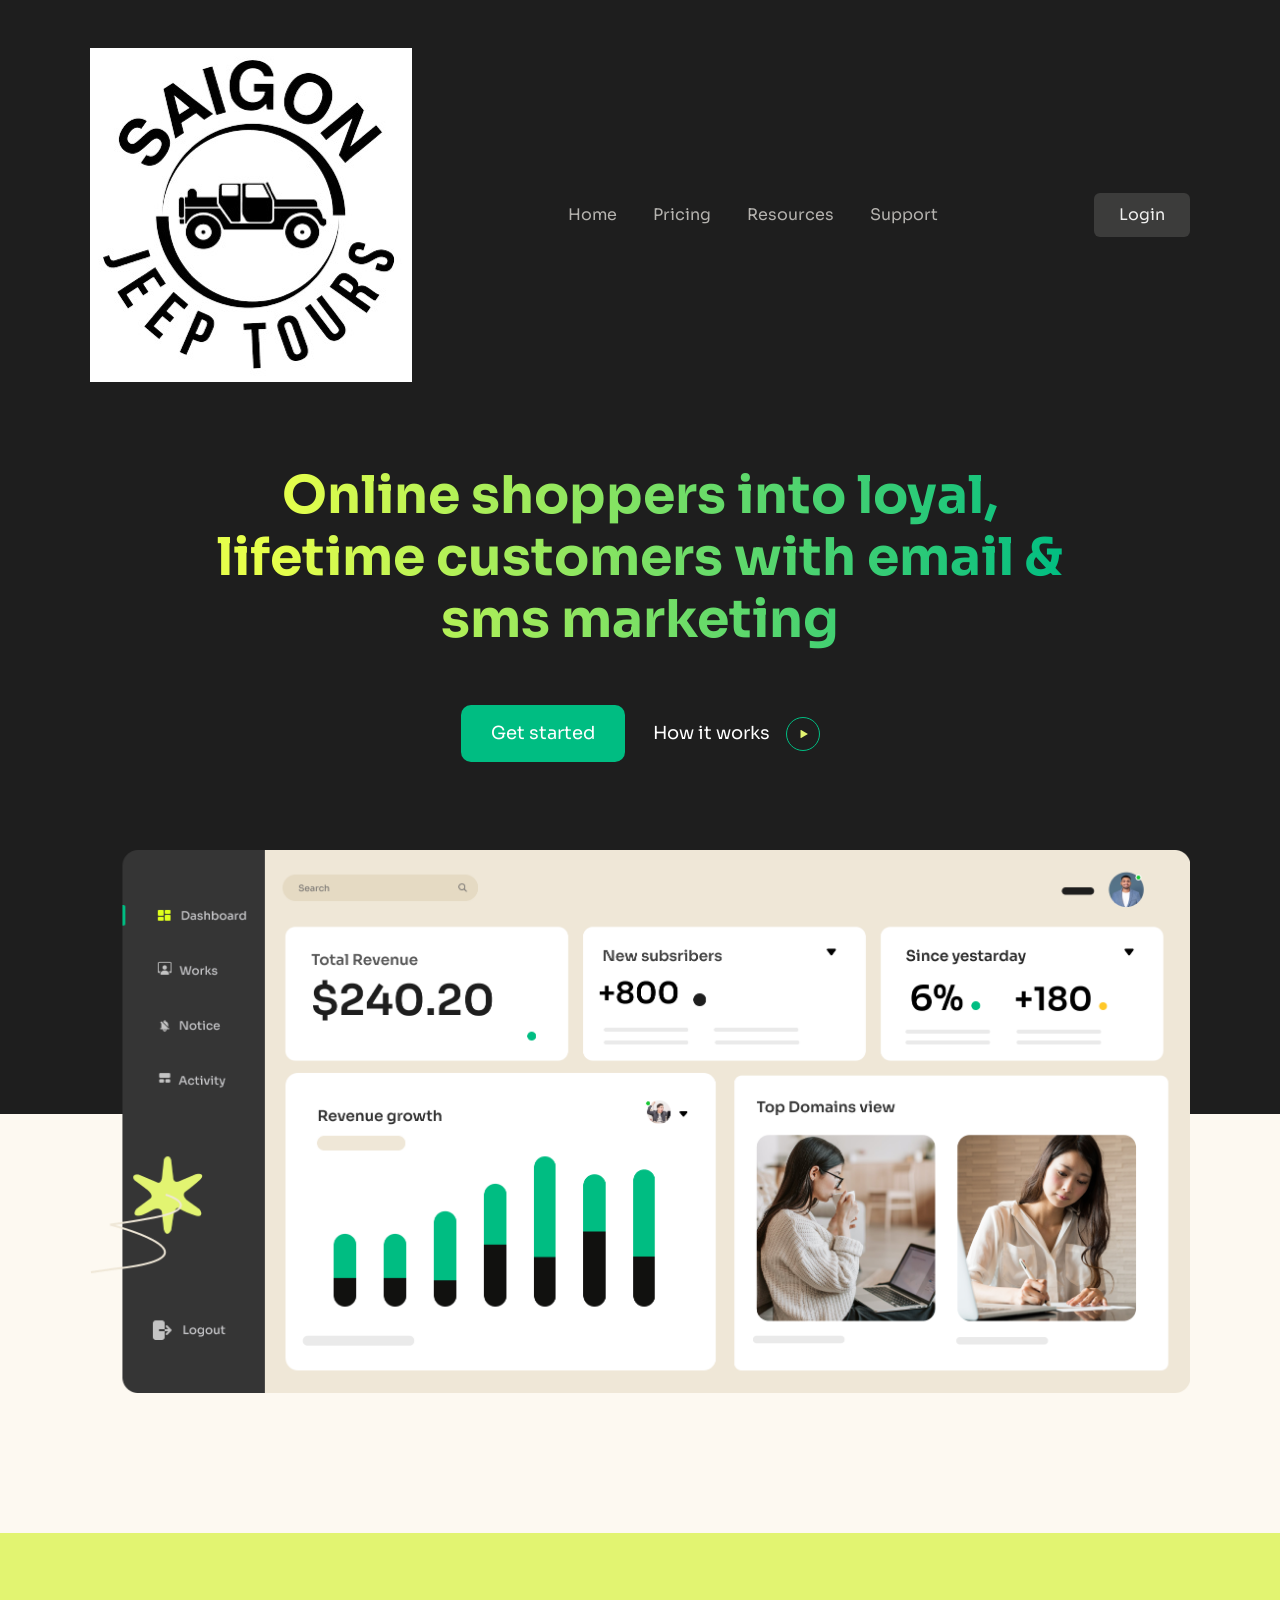
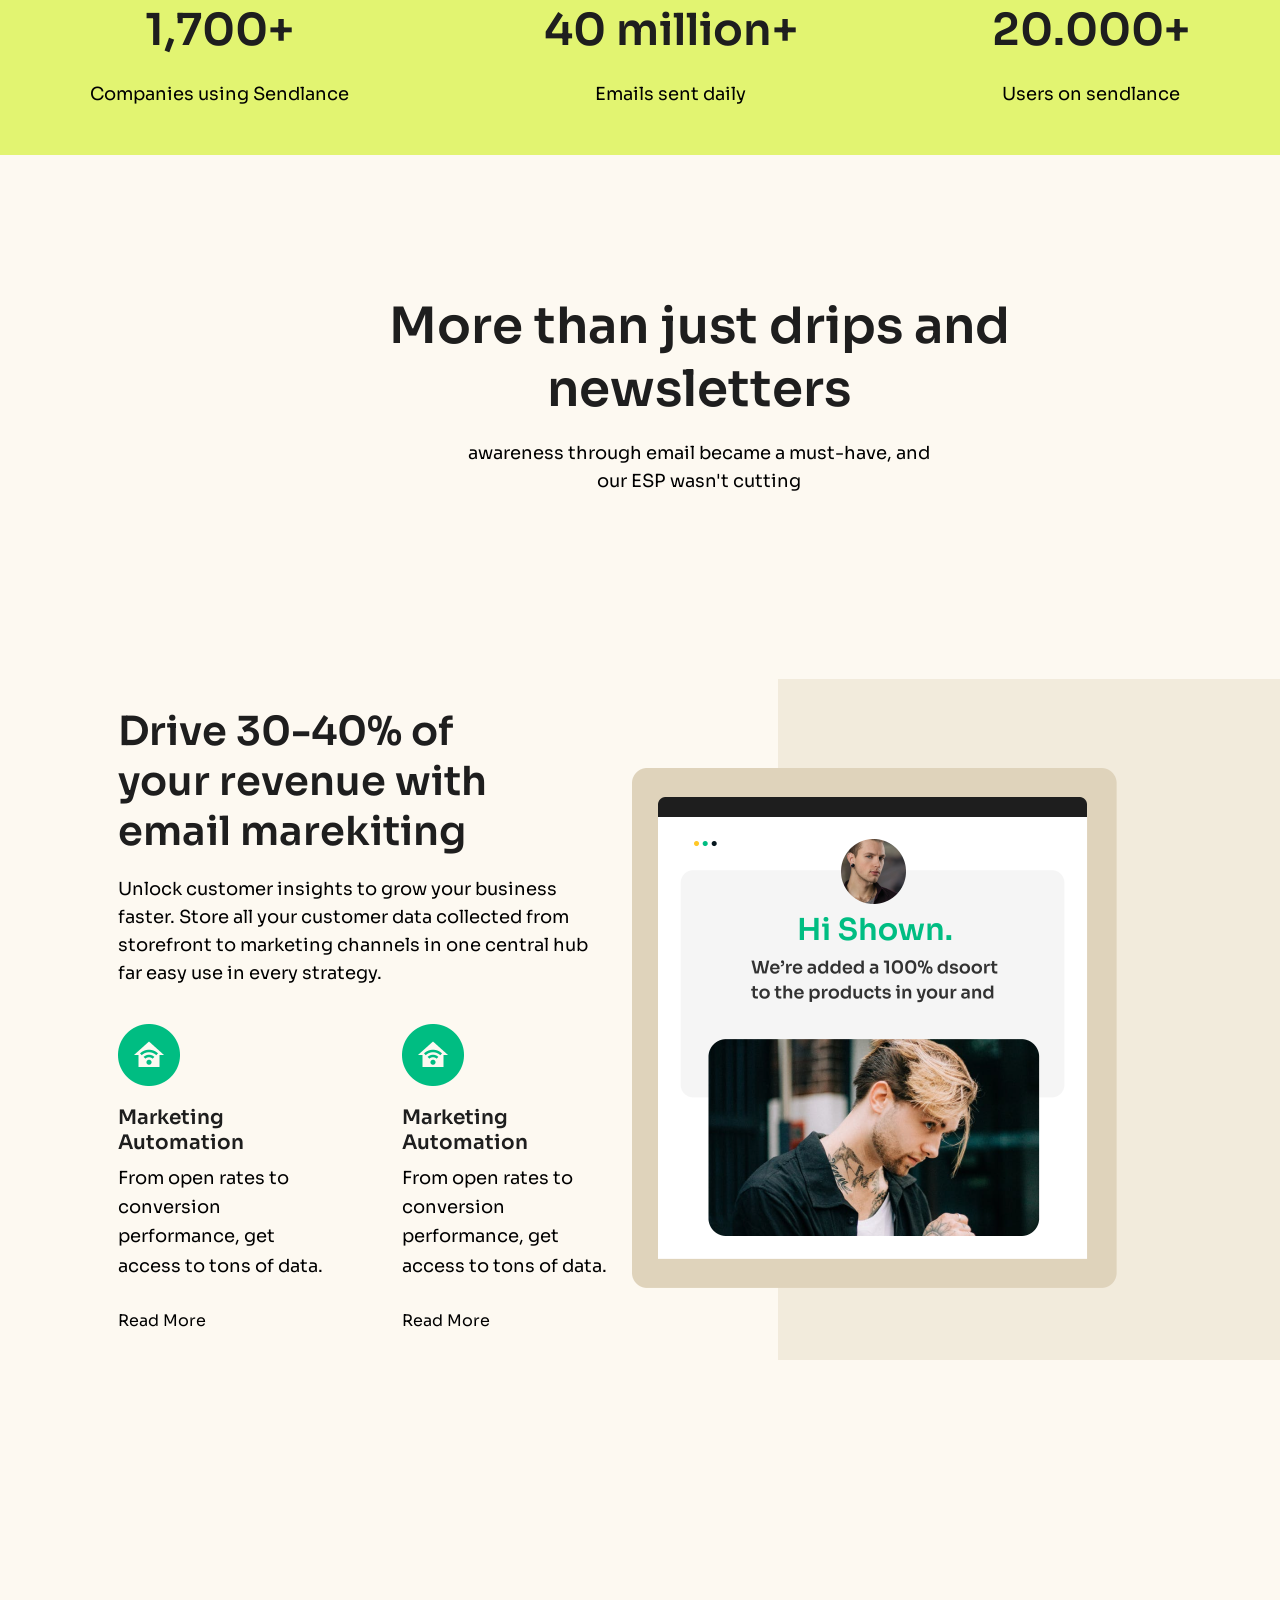
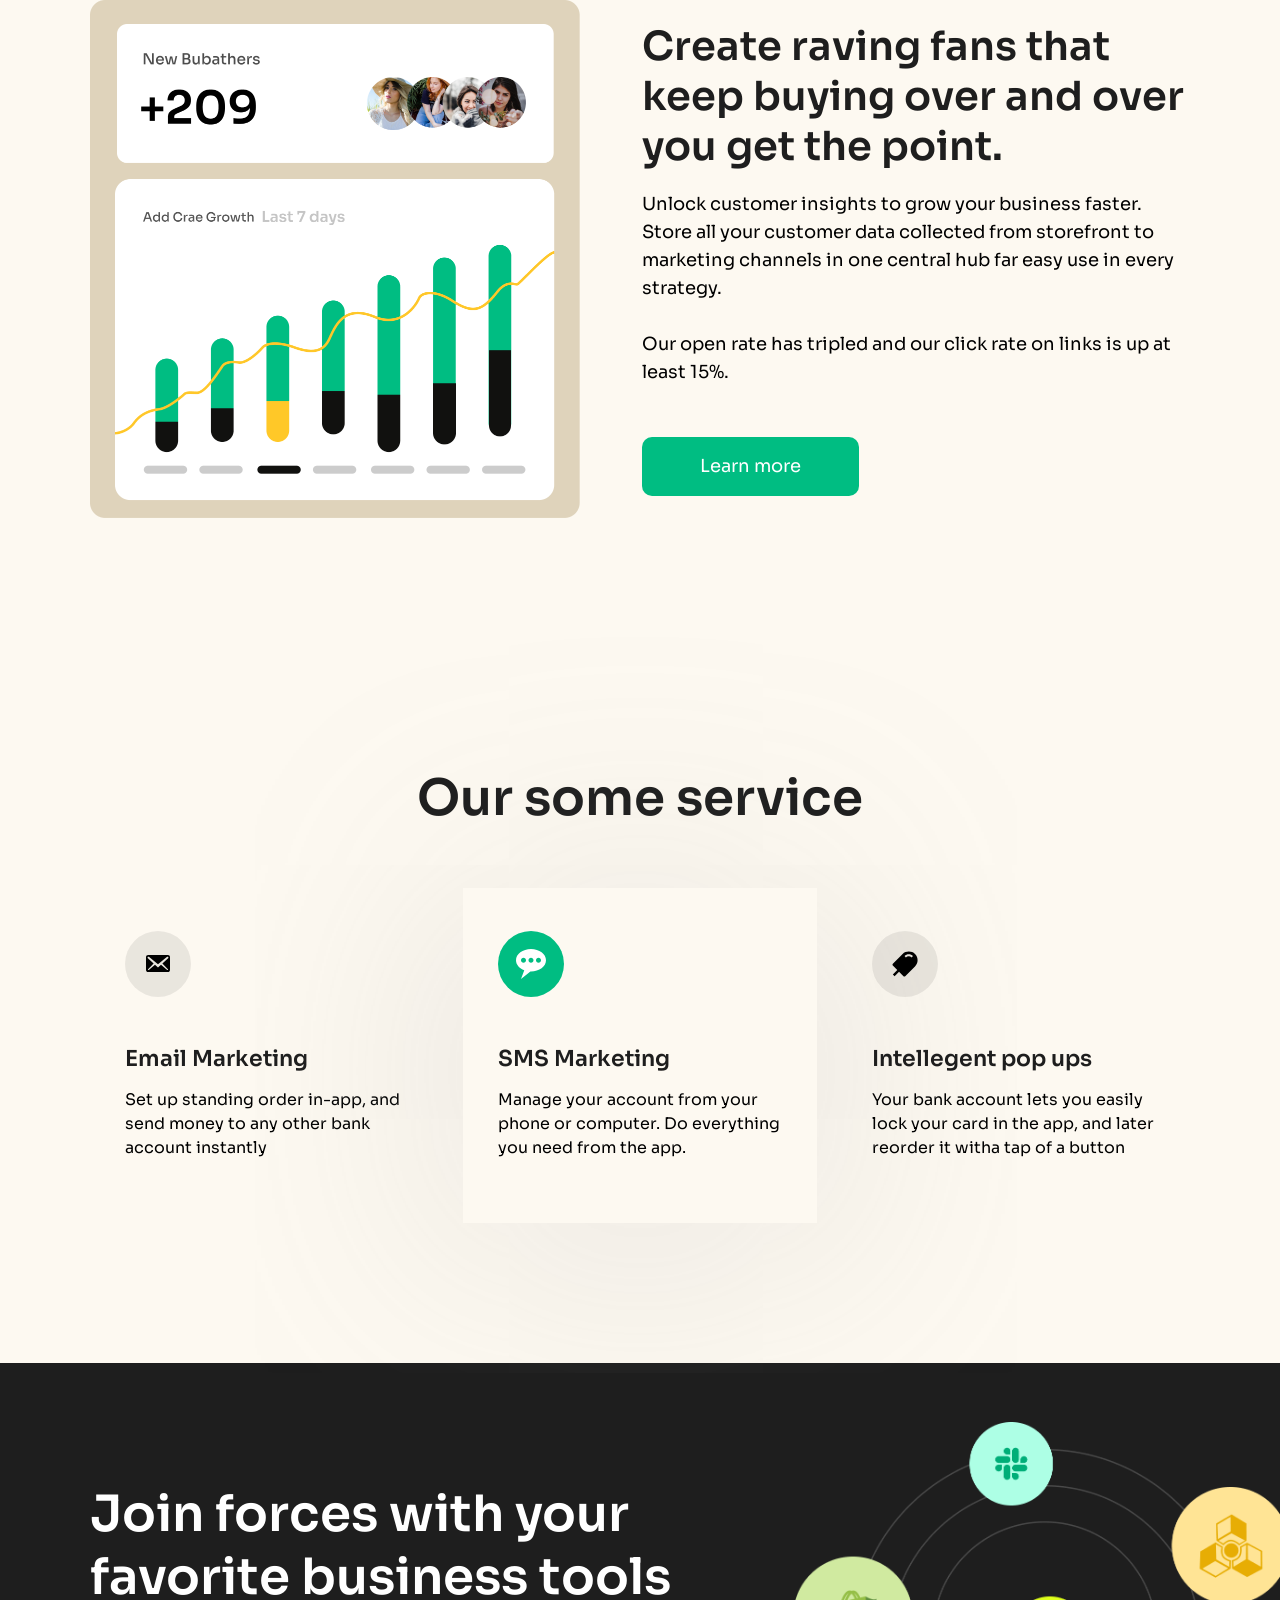
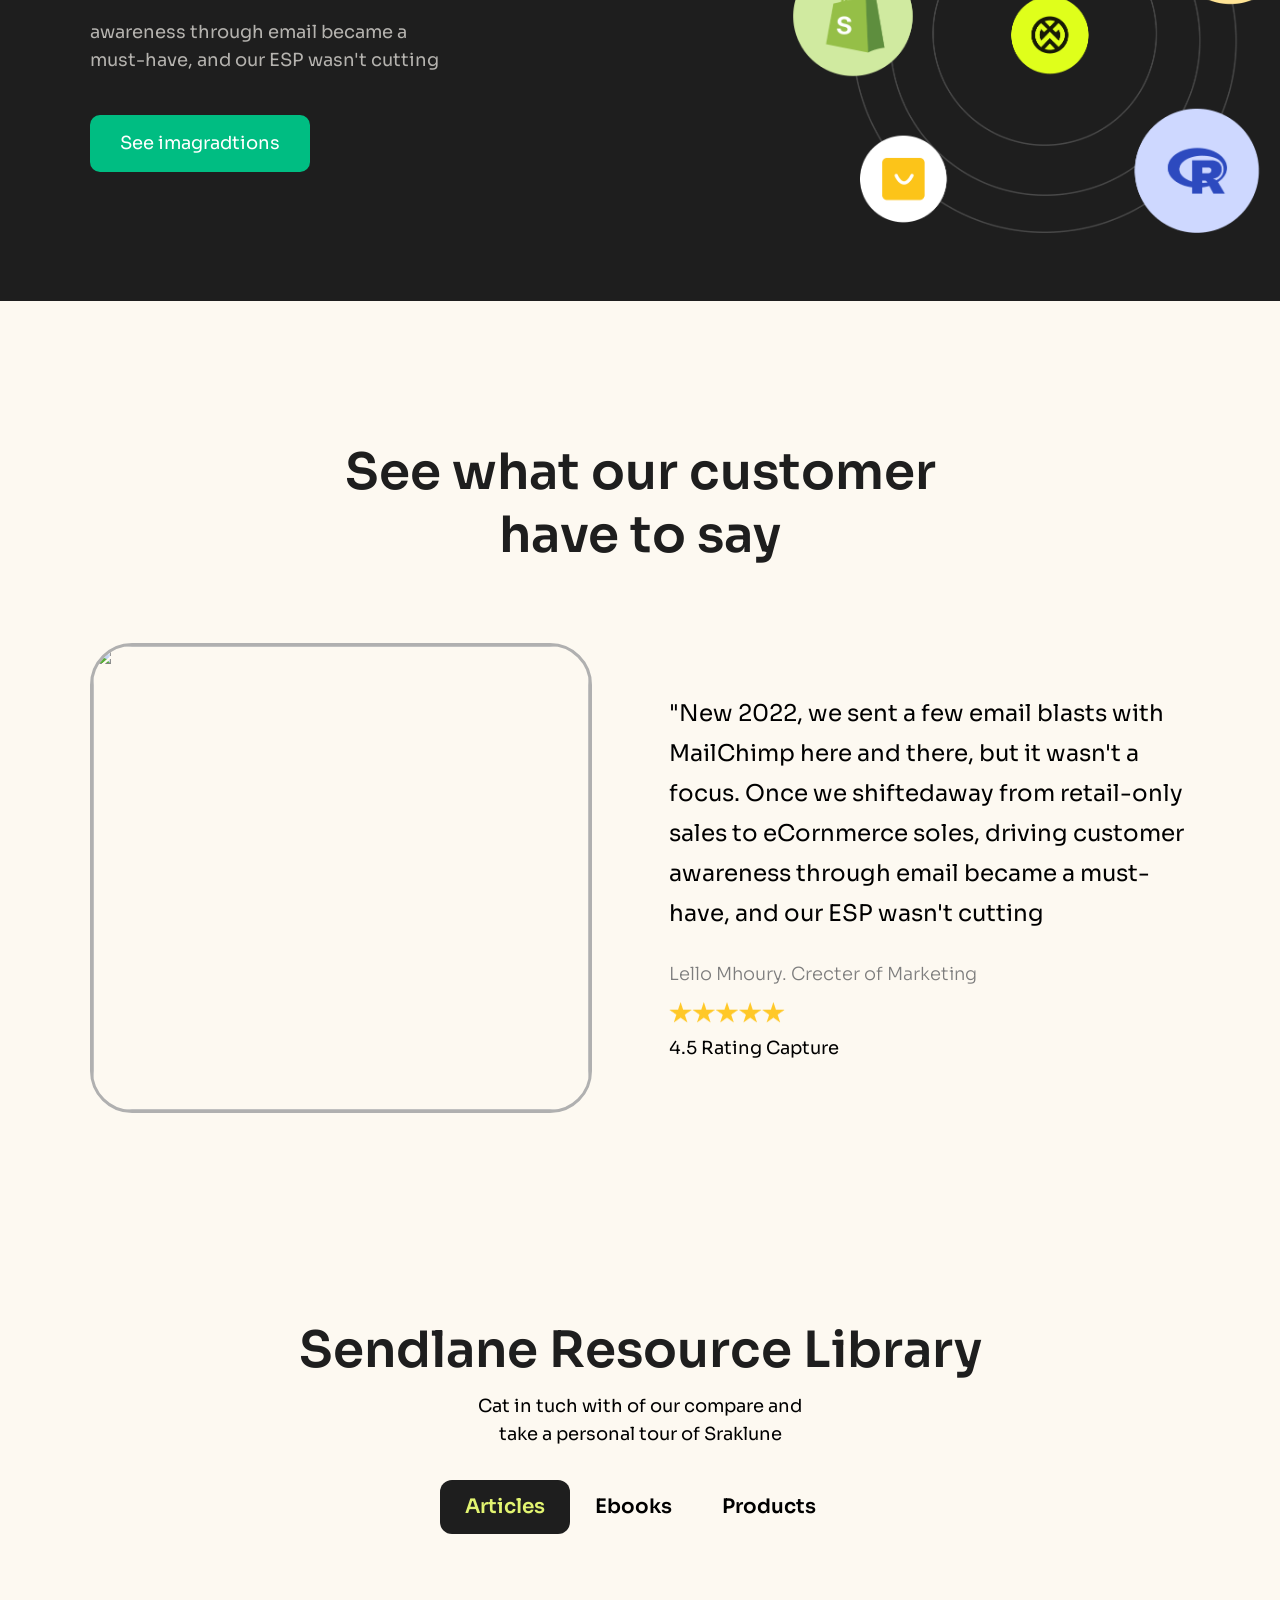
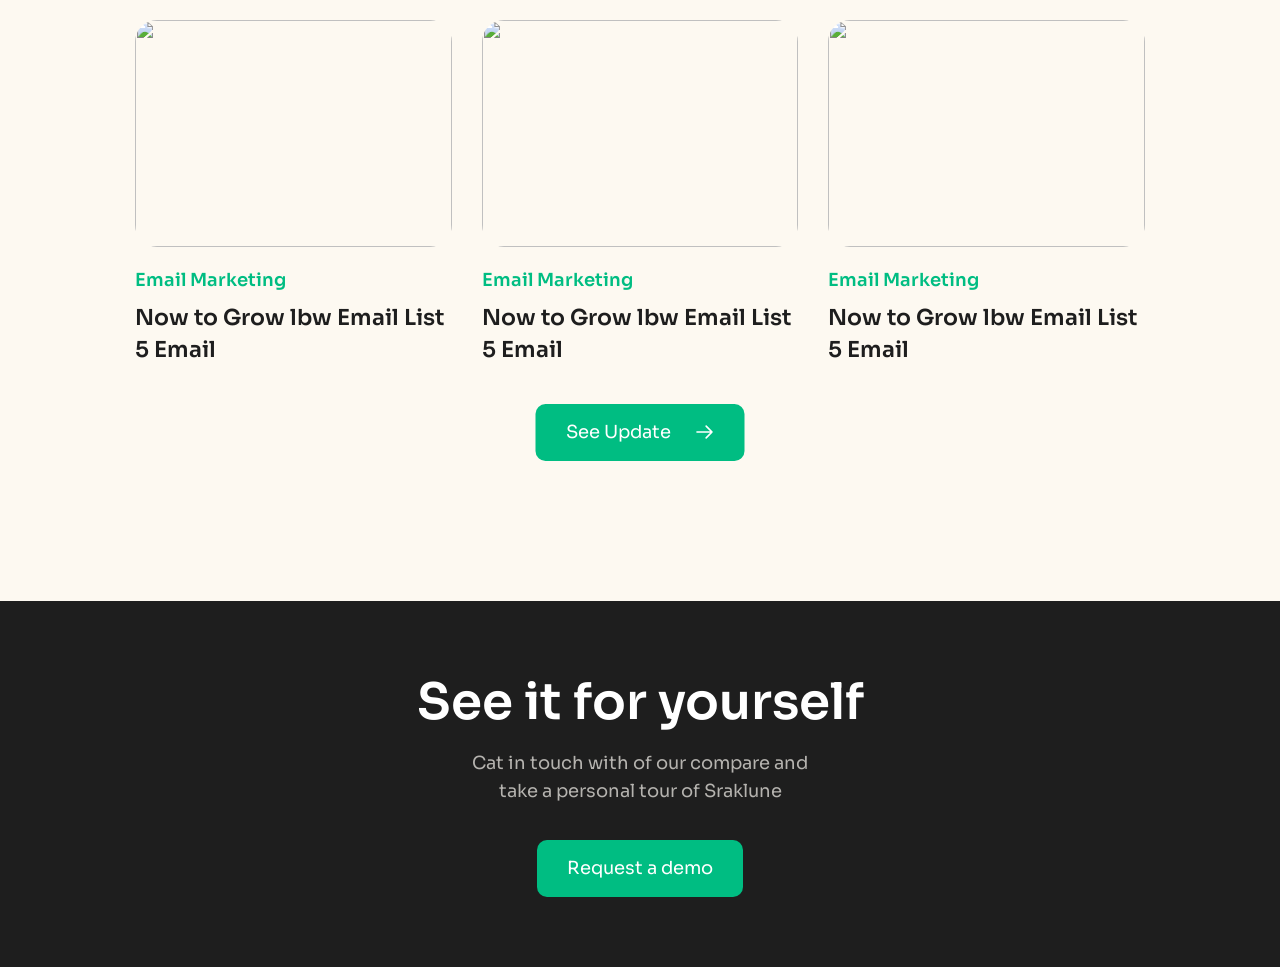
==== index.html @ c2d42497 "tádbnasd" ====
<!DOCTYPE html>
<html lang="en">
  <head>
    <meta charset="UTF-8" />
    <meta http-equiv="X-UA-Compatible" content="IE=edge" />
    <meta name="viewport" content="width=device-width, initial-scale=1.0" />
    <title>Saigon Jeep Tour, Saigon Jeep Tour, Saigon Jeep Tour</title>
    <link rel="preconnect" href="https://fonts.googleapis.com" />
    <link rel="preconnect" href="https://fonts.gstatic.com" crossorigin />
    <link
      href="https://fonts.googleapis.com/css2?family=Sora:wght@300;400;600&display=swap"
      rel="stylesheet"
    />
    <link rel="stylesheet" href="./css/main.css" />
  </head>
  <body>
    <div class="wrapper">
      <!-- Header -->
      <header class="header">
        <div class="container">
          <div class="header-top">
            <a href="index.html" class="header-logo">
              <img class="header-logo-image" src="/images/header/logo.jpg" alt="" />
              <!-- <span class="header-logo-text">Type Email</span> -->
            </a>
            <ul class="menu">
              <li class="menu-item">
                <a href="#" class="menu-link">Home</a>
              </li>
              <li class="menu-item">
                <a href="#" class="menu-link">Pricing</a>
              </li>
              <li class="menu-item">
                <a href="#" class="menu-link">Resources</a>
              </li>
              <li class="menu-item">
                <a href="#" class="menu-link">Support</a>
              </li>
            </ul>
            <a href="#" class="header-login">Login</a>
            <span class="menu-toggle">
              <svg
                width="13"
                height="12"
                viewBox="0 0 13 12"
                fill="none"
                xmlns="http://www.w3.org/2000/svg"
              >
                <rect width="13" height="2" fill="#82E263" />
                <rect y="5" width="13" height="2" fill="#82E263" />
                <rect y="10" width="13" height="2" fill="#82E263" />
              </svg>
            </span>
          </div>
          <div class="header-content">
            <h1 class="header-heading text-primary">
              Online shoppers into loyal, lifetime customers with email & sms
              marketing
            </h1>
            <div class="header-buttons">
              <a href="#" class="header-started button button--primary"
                >Get started</a
              >
              <a href="#" class="header-works">
                <span>How it works</span>
                <img src="/images/icon-play.svg" alt="" />
              </a>
            </div>
          </div>
          <div class="header-image">
            <img srcset="/images/img1.png 2x" alt="" />
          </div>
        </div>
      </header>
      <!-- End Header -->
      <main>
        <section class="countdown">
          <div class="container">
            <div class="countdown-list">
              <div class="countdown-item">
                <h3 class="countdown-title">1,700+</h3>
                <p class="countdown-text">Companies using Sendlance</p>
              </div>
              <div class="countdown-item">
                <h3 class="countdown-title">40 million+</h3>
                <p class="countdown-text">Emails sent daily</p>
              </div>
              <div class="countdown-item">
                <h3 class="countdown-title">20.000+</h3>
                <p class="countdown-text">Users on sendlance</p>
              </div>
            </div>
          </div>
        </section>
        <section class="newsletter">
          <div class="container">
            <div class="newsletter-header">
              <h2 class="heading heading--big">
                More than just drips and newsletters
              </h2>
              <p class="text">
                awareness through email became a must-have, and our ESP wasn't
                cutting
              </p>
            </div>
          </div>
          <div class="newsletter-main">
            <div class="newsletter-container">
              <div class="newsletter-content">
                <h3 class="heading heading--normal newsletter-title">
                  Drive 30-40% of your revenue with email marekiting
                </h3>
                <p class="text newsletter-desc">
                  Unlock customer insights to grow your business faster. Store
                  all your customer data collected from storefront to marketing
                  channels in one central hub far easy use in every strategy.
                </p>
                <div class="newsletter-list">
                  <div class="newsletter-item">
                    <img
                      srcset="/images/icon-home.png 2x"
                      alt=""
                      class="newsletter-icon"
                    />
                    <h4 class="heading heading--small newsletter-name">
                      Marketing Automation
                    </h4>
                    <p class="text newsletter-text">
                      From open rates to conversion performance, get access to
                      tons of data.
                    </p>
                    <a href="#" class="newsletter-link">Read More</a>
                  </div>
                  <div class="newsletter-item">
                    <img
                      srcset="/images/icon-home.png 2x"
                      alt=""
                      class="newsletter-icon"
                    />
                    <h4 class="heading heading--small newsletter-name">
                      Marketing Automation
                    </h4>
                    <p class="text newsletter-text">
                      From open rates to conversion performance, get access to
                      tons of data.
                    </p>
                    <a href="#" class="newsletter-link">Read More</a>
                  </div>
                </div>
              </div>
              <div class="newsletter-image">
                <img srcset="/images/img2.png 2x" alt="" />
              </div>
            </div>
          </div>
        </section>
        <section class="feature">
          <div class="container">
            <div class="feature-main">
              <div class="feature-image">
                <img srcset="/images/img3.png 2x" alt="" />
              </div>
              <div class="feature-content">
                <h3 class="heading heading--normal feature-title">
                  Create raving fans that keep buying over and over you get the
                  point.
                </h3>
                <p class="text feature-text">
                  Unlock customer insights to grow your business faster. Store
                  all your customer data collected from storefront to marketing
                  channels in one central hub far easy use in every strategy.
                </p>
                <p class="text">
                  Our open rate has tripled and our click rate on links is up at
                  least 15%.
                </p>
                <a href="#" class="button button--primary feature-link"
                  >Learn more</a
                >
              </div>
            </div>
          </div>
        </section>
        <section class="service">
          <div class="container">
            <h2 class="heading heading--big service-heading">
              Our some service
            </h2>
            <div class="service-list">
              <div class="service-item">
                <div class="service-icon">
                  <svg
                    width="24"
                    height="17"
                    viewBox="0 0 24 17"
                    fill="none"
                    xmlns="http://www.w3.org/2000/svg"
                  >
                    <path
                      d="M24 14.875V2.125C24 0.949167 23.0547 0 21.8836 0H2.1164C0.945326 0 0 0.949167 0 2.125V14.875C0 16.0508 0.945326 17 2.1164 17H21.8836C23.0547 17 24 16.0508 24 14.875ZM22.1517 1.96917C22.6173 2.43667 22.3633 2.91833 22.1093 3.15917L16.381 8.42917L21.8836 14.1808C22.0529 14.3792 22.1658 14.6908 21.9683 14.9033C21.7848 15.13 21.3616 15.1158 21.1781 14.9742L15.0123 9.69L11.9929 12.4525L8.98765 9.69L2.82187 14.9742C2.63845 15.1158 2.21517 15.13 2.03175 14.9033C1.83422 14.6908 1.94709 14.3792 2.1164 14.1808L7.61905 8.42917L1.89065 3.15917C1.63668 2.91833 1.38272 2.43667 1.84832 1.96917C2.31393 1.50167 2.79365 1.72833 3.18871 2.06833L11.9929 9.20833L20.8113 2.06833C21.2063 1.72833 21.6861 1.50167 22.1517 1.96917Z"
                      fill="currentColor"
                    />
                  </svg>
                </div>
                <h3 class="heading heading--small service-title">
                  Email Marketing
                </h3>
                <p class="service-desc">
                  Set up standing order in-app, and send money to any other bank
                  account instantly
                </p>
              </div>
              <div class="service-item is-active">
                <div class="service-icon">
                  <svg
                    width="30"
                    height="30"
                    viewBox="0 0 30 30"
                    fill="none"
                    xmlns="http://www.w3.org/2000/svg"
                  >
                    <path
                      d="M15 0C6.71484 0 0 5.0332 0 11.25C0 15.6445 3.36914 19.4414 8.26758 21.293L4.99805 30L14.4023 22.4766C14.6016 22.4824 14.7949 22.5 15 22.5C23.2852 22.5 30 17.4668 30 11.25C30 5.0332 23.2852 0 15 0ZM7.5 13.752C6.12305 13.752 4.99805 12.6328 4.99805 11.25C4.99805 9.86719 6.11719 8.74805 7.5 8.74805C8.87695 8.74805 10.002 9.86719 10.002 11.25C10.002 12.6328 8.87695 13.752 7.5 13.752ZM15 13.752C13.623 13.752 12.498 12.6328 12.498 11.25C12.498 9.86719 13.6172 8.74805 15 8.74805C16.377 8.74805 17.502 9.86719 17.502 11.25C17.502 12.6328 16.377 13.752 15 13.752ZM22.5 13.752C21.123 13.752 19.998 12.6328 19.998 11.25C19.998 9.86719 21.1172 8.74805 22.5 8.74805C23.877 8.74805 25.002 9.86719 25.002 11.25C25.002 12.6328 23.877 13.752 22.5 13.752Z"
                      fill="currentColor"
                    />
                  </svg>
                </div>
                <h3 class="heading heading--small service-title">
                  SMS Marketing
                </h3>
                <p class="service-desc">
                  Manage your account from your phone or computer. Do everything
                  you need from the app.
                </p>
              </div>
              <div class="service-item">
                <div class="service-icon">
                  <svg
                    width="26"
                    height="26"
                    viewBox="0 0 26 26"
                    fill="none"
                    xmlns="http://www.w3.org/2000/svg"
                  >
                    <path
                      d="M23 3.00002C22.1875 2.18741 21.2228 1.54281 20.1612 1.10303C19.0995 0.663245 17.9616 0.43689 16.8125 0.43689C15.6634 0.43689 14.5255 0.663245 13.4638 1.10303C12.4022 1.54281 11.4375 2.18741 10.625 3.00002L0.849998 12.775C0.617185 13.0092 0.486507 13.326 0.486507 13.6563C0.486507 13.9865 0.617185 14.3033 0.849998 14.5375L5.275 18.9625L0.849998 23.375L2.625 25.15L7.0375 20.725L11.4625 25.15C11.6967 25.3828 12.0135 25.5135 12.3437 25.5135C12.674 25.5135 12.9908 25.3828 13.225 25.15L23 15.425C23.8201 14.6116 24.4711 13.6438 24.9153 12.5776C25.3595 11.5113 25.5882 10.3676 25.5882 9.21252C25.5882 8.05742 25.3595 6.91374 24.9153 5.84748C24.4711 4.78121 23.8201 3.81345 23 3.00002ZM19.625 6.37502C18.8506 5.63537 17.8209 5.22263 16.75 5.22263C15.6791 5.22263 14.6494 5.63537 13.875 6.37502L12.55 5.05002C13.6652 3.93863 15.1755 3.31458 16.75 3.31458C18.3245 3.31458 19.8347 3.93863 20.95 5.05002L19.625 6.37502Z"
                      fill="currentColor"
                    />
                  </svg>
                </div>
                <h3 class="heading heading--small service-title">
                  Intellegent pop ups
                </h3>
                <p class="service-desc">
                  Your bank account lets you easily lock your card in the app,
                  and later reorder it witha tap of a button
                </p>
              </div>
            </div>
          </div>
        </section>
        <section class="tools">
          <div class="container">
            <div class="tools-main">
              <div class="tools-content">
                <h2 class="heading heading--big tools-heading">
                  Join forces with your favorite business tools
                </h2>
                <p class="text tools-text">
                  awareness through email became a must-have, and our ESP wasn't
                  cutting
                </p>
                <a href="#" class="button button--primary tools-button"
                  >See imagradtions</a
                >
              </div>
              <div class="tools-image">
                <img srcset="/images/img4.png 2x" alt="" />
              </div>
            </div>
          </div>
        </section>
        <section class="testimonial">
          <div class="container">
            <h2 class="heading heading--big testimonial-heading">
              See what our customer have to say
            </h2>
            <div class="testimonial-main">
              <div class="testimonial-image">
                <img
                  src="https://images.unsplash.com/photo-1616763355548-1b606f439f86?ixlib=rb-1.2.1&ixid=MnwxMjA3fDB8MHxwaG90by1wYWdlfHx8fGVufDB8fHx8&auto=format&fit=crop&w=1470&q=80"
                  alt=""
                />
              </div>
              <div class="testimonial-content">
                <div class="testimonial-text">
                  "New 2022, we sent a few email blasts with MailChimp here and
                  there, but it wasn't a focus. Once we shiftedaway from
                  retail-only sales to eCornmerce soles, driving customer
                  awareness through email became a must-have, and our ESP wasn't
                  cutting
                </div>
                <h4 class="testimonial-author">
                  Lello Mhoury. Crecter of Marketing
                </h4>
                <img
                  srcset="/images/img-star.png 2x"
                  alt=""
                  class="testimonal-star"
                />
                <p class="testimonial-rating">4.5 Rating Capture</p>
              </div>
            </div>
          </div>
        </section>
        <section class="library">
          <div class="container">
            <div class="library-header">
              <h2 class="heading heading--big">Sendlane Resource Library</h2>
              <p class="text">
                Cat in tuch with of our compare and take a personal tour of
                Sraklune
              </p>
            </div>
            <div class="library-tabs">
              <div class="library-tab is-active">Articles</div>
              <div class="library-tab">Ebooks</div>
              <div class="library-tab">Products</div>
            </div>
            <div class="library-list">
              <div class="library-item">
                <a href="#" class="library-image">
                  <img
                    src="https://images.unsplash.com/photo-1570993492881-25240ce854f4?ixlib=rb-1.2.1&ixid=MnwxMjA3fDB8MHxwaG90by1wYWdlfHx8fGVufDB8fHx8&auto=format&fit=crop&w=1445&q=80"
                    alt=""
                  />
                </a>
                <a href="#" class="library-category">Email Marketing</a>
                <h3>
                  <a href="#" class="library-title heading heading--small">
                    Now to Grow lbw Email List 5 Email
                  </a>
                </h3>
              </div>
              <div class="library-item">
                <a href="#" class="library-image">
                  <img
                    src="https://images.unsplash.com/photo-1570993492881-25240ce854f4?ixlib=rb-1.2.1&ixid=MnwxMjA3fDB8MHxwaG90by1wYWdlfHx8fGVufDB8fHx8&auto=format&fit=crop&w=1445&q=80"
                    alt=""
                  />
                </a>
                <a href="#" class="library-category">Email Marketing</a>
                <h3>
                  <a href="#" class="library-title heading heading--small">
                    Now to Grow lbw Email List 5 Email
                  </a>
                </h3>
              </div>
              <div class="library-item">
                <a href="#" class="library-image">
                  <img
                    src="https://images.unsplash.com/photo-1570993492881-25240ce854f4?ixlib=rb-1.2.1&ixid=MnwxMjA3fDB8MHxwaG90by1wYWdlfHx8fGVufDB8fHx8&auto=format&fit=crop&w=1445&q=80"
                    alt=""
                  />
                </a>
                <a href="#" class="library-category">Email Marketing</a>
                <h3>
                  <a href="#" class="library-title heading heading--small">
                    Now to Grow lbw Email List 5 Email
                  </a>
                </h3>
              </div>
            </div>
            <a href="#" class="button button--primary library-more">
              <span>See Update</span>
              <span class="icon">
                <svg
                  xmlns="http://www.w3.org/2000/svg"
                  fill="none"
                  viewBox="0 0 24 24"
                  stroke="currentColor"
                  stroke-width="2"
                  style="max-height: 24px"
                >
                  <path
                    stroke-linecap="round"
                    stroke-linejoin="round"
                    d="M14 5l7 7m0 0l-7 7m7-7H3"
                  />
                </svg>
              </span>
            </a>
          </div>
        </section>
      </main>
      <footer class="footer">
        <div class="container">
          <div class="footer-header">
            <h2 class="heading heading--big">See it for yourself</h2>
            <p class="text">
              Cat in touch with of our compare and take a personal tour of
              Sraklune
            </p>
            <a href="#" class="button button--primary footer-button">
              Request a demo
            </a>
          </div>
        </div>
      </footer>
    </div>
    <script src="./app.js"></script>
  </body>
</html>
---- css/main.css ----
*,
*::before,
*::after {
  box-sizing: border-box;
}

* {
  margin: 0;
}

html,
body {
  height: 100%;
}

body {
  line-height: 1.5;
}

img,
picture,
video,
canvas,
svg {
  display: block;
  max-width: 100%;
}

input,
button,
textarea,
select {
  font: inherit;
  outline: none;
  border: none;
}

p,
h1,
h2,
h3,
h4,
h5,
h6 {
  overflow-wrap: break-word;
}

:root {
  --primary-font: "Sora", sans-serif;
  --body-bg: #fdf9f1;
  --gray1e: #1e1e1e;
  --grayb5: #b5b3af;
  --gray7d: #7d7d7d;
  --white: #fff;
  --body-size: 1440px;
  --container: 1100px;
  --gap: 15px;
  --primary-color: #00bd82;
  --primary-yellow: #e2f471;
}

body {
  background-color: var(--body-bg);
  font-family: var(--primary-font);
  font-weight: 400;
}

.wrapper {
  max-width: var(--body-size);
  margin: 0 auto;
}

.container {
  max-width: calc(var(--container) + var(--gap) * 2);
  padding: 0 var(--gap);
  margin: 0 auto;
}

.text-primary {
  background: linear-gradient(93.52deg, #e6ff4b 8.71%, #00bd82 98.16%);
  color: transparent;
  background-clip: text;
  -webkit-background-clip: text;
}

.button {
  display: inline-block;
  color: white;
  border-radius: 10px;
  line-height: 1.5;
  cursor: pointer;
  border: 0;
  outline: none;
  padding: 15px 30px;
  font-size: 18px;
}
.button--primary {
  background-color: var(--primary-color);
}
@media screen and (max-width: 1023px) {
  .button {
    font-size: 14px;
    padding: 10px 20px;
  }
}

.heading {
  font-weight: 600;
  color: var(--gray1e);
}
.heading--big {
  font-size: 50px;
  line-height: calc(63 / 50);
}
.heading--normal {
  font-size: 40px;
  line-height: calc(50 / 40);
}
.heading--small {
  font-size: 22px;
  line-height: calc(32 / 22);
}
@media screen and (max-width: 1023px) {
  .heading--big {
    font-size: 30px;
  }
  .heading--normal {
    font-size: 24px;
  }
  .heading--small {
    font-size: 20px;
  }
}

.text {
  font-size: 18px;
  line-height: calc(28 / 18);
}
@media screen and (max-width: 1023px) {
  .text {
    font-size: 14px;
  }
}

a {
  text-decoration: none;
  color: inherit;
}

.header {
  background-image: linear-gradient(to bottom, var(--gray1e) 80%, var(--body-bg) 80%);
  margin-bottom: 140px;
}
.header-top {
  display: flex;
  justify-content: space-between;
  align-items: center;
  padding: 48px 0 83px;
}
.header-logo {
  display: flex;
  align-items: center;
  gap: 0 15px;
  font-size: 25px;
  font-weight: 600;
}
.header-logo-text {
  background: linear-gradient(93.52deg, #e6ff4b 8.71%, #00bd82 98.16%);
  color: transparent;
  background-clip: text;
  -webkit-background-clip: text;
  display: inline-block;
}
.header-login {
  display: inline-block;
  color: white;
  padding: 9px 25px;
  border-radius: 6px;
  line-height: 1.625;
  position: relative;
}
.header-login:before {
  content: "";
  position: absolute;
  inset: 0;
  border-radius: inherit;
  background-color: var(--grayb5);
  opacity: 0.2;
}
.header-content {
  max-width: 873px;
  margin: 0 auto;
  text-align: center;
}
.header-heading {
  font-size: 52px;
  line-height: calc(62 / 52);
  margin-bottom: 54px;
}
.header-buttons {
  display: flex;
  align-items: center;
  justify-content: center;
  gap: 0 28px;
  margin-bottom: 88px;
}
.header-works {
  display: flex;
  align-items: center;
  gap: 0 16px;
  color: white;
  font-size: 18px;
}
@media screen and (max-width: 1023px) {
  .header {
    margin-bottom: 60px;
  }
  .header-top {
    justify-content: flex-start;
  }
  .header-logo {
    font-size: 20px;
  }
  .header-top {
    padding: 25px 0 55px;
  }
  .header-heading {
    font-size: 30px;
    line-height: 1.5;
    margin-bottom: 35px;
  }
  .header-login {
    font-size: 12px;
    margin-left: auto;
    margin-right: 40px;
  }
  .header-buttons {
    gap: 0 20px;
    margin-bottom: 64px;
  }
  .header-works span {
    display: none;
  }
}

.menu {
  display: flex;
  align-items: center;
  gap: 0 36px;
  list-style: none;
  padding: 0;
}
.menu-toggle {
  display: none;
}
.menu-toggle * {
  pointer-events: none;
}
.menu-link {
  color: var(--grayb5);
  position: relative;
  display: inline-block;
  transition: color 0.25s ease-out;
}
.menu-link:before {
  content: "";
  height: 2px;
  width: 0;
  background-image: linear-gradient(to right bottom, var(--primary-color), var(--primary-yellow));
  position: absolute;
  bottom: -2px;
  left: 0;
  transition: width 0.25s ease-in;
}
.menu-link:hover {
  color: var(--white);
}
.menu-link:hover:before {
  width: 100%;
}
@media screen and (max-width: 1023px) {
  .menu {
    position: fixed;
    right: 0;
    top: 0;
    bottom: 0;
    width: 300px;
    background-color: var(--gray1e);
    z-index: 9;
    flex-direction: column;
    align-items: stretch;
    transform: translate(150%, 0);
    transition: transform 0.25s ease-in;
  }
  .menu.is-show {
    transform: none;
  }
  .menu-item {
    margin-bottom: 15px;
  }
  .menu-link {
    display: block;
    padding: 15px;
  }
  .menu-link:before {
    display: none;
  }
  .menu-toggle {
    display: inline-block;
  }
}

.countdown {
  background-color: var(--primary-yellow);
  padding: 70px 0 47px;
}
.countdown-list {
  display: flex;
  justify-content: space-between;
  align-items: flex-start;
  gap: 20px;
  text-align: center;
}
.countdown-title {
  color: var(--gray1e);
  font-weight: 600;
  font-size: 44px;
  margin-bottom: 22px;
  line-height: calc(55 / 44);
}
.countdown-text {
  font-size: 18px;
  line-height: calc(28 / 18);
}
@media screen and (max-width: 1023px) {
  .countdown {
    padding: 60px 0;
  }
  .countdown-list {
    flex-direction: column;
    row-gap: 64px;
    align-items: center;
  }
}

.newsletter {
  padding: 140px 0 66px 9.236%;
}
.newsletter-header {
  text-align: center;
  margin-bottom: 95px;
}
.newsletter-header .heading--big {
  max-width: 629px;
  margin: 0 auto 18px;
}
.newsletter-header .text {
  max-width: 475px;
  margin: 0 auto;
}
.newsletter-main {
  padding: 89px 0 72px;
}
.newsletter-container {
  display: flex;
  justify-content: space-between;
  align-items: center;
  gap: 20px;
  width: 100%;
}
.newsletter-content {
  flex: 1;
  max-width: 555px;
}
.newsletter-title {
  margin-bottom: 18px;
  max-width: 378px;
}
.newsletter-desc {
  margin-bottom: 37px;
  max-width: 508px;
}
.newsletter-list {
  display: flex;
  justify-content: space-between;
  align-items: flex-start;
  gap: 74px;
}
.newsletter-icon {
  margin-bottom: 19px;
}
.newsletter-name {
  font-size: 20px;
  font-weight: 600;
  line-height: calc(25 / 20);
  margin-bottom: 9px;
}
.newsletter-text {
  margin-bottom: 28px;
  line-height: calc(26 / 16);
}
.newsletter-link {
  text-underline-offset: 2px;
}
.newsletter-link:hover {
  text-decoration: underline;
  text-decoration-color: var(--primary-color);
}
.newsletter-image {
  flex-shrink: 0;
}
@media screen and (max-width: 1023px) {
  .newsletter {
    padding: 60px 20px;
  }
  .newsletter-main {
    padding: 0;
  }
  .newsletter-header {
    margin-bottom: 60px;
  }
  .newsletter-container {
    flex-direction: column-reverse;
  }
  .newsletter-image {
    margin-bottom: 45px;
  }
  .newsletter-desc {
    margin-bottom: 65px;
  }
  .newsletter-list {
    flex-direction: column;
  }
}

.feature {
  padding: 102px 0 83px;
}
.feature-main {
  display: flex;
  justify-content: space-between;
  align-items: center;
  gap: 20px;
}
.feature-image {
  flex-shrink: 0;
}
.feature-content {
  width: 100%;
  flex: 1;
  max-width: 548px;
}
.feature-title {
  margin-bottom: 18px;
}
.feature-text {
  margin-bottom: 28px;
}
.feature-link {
  margin-top: 51px;
  padding: 16px 58px;
}
@media screen and (max-width: 1023px) {
  .feature {
    padding: 0;
  }
  .feature-main {
    flex-direction: column;
    gap: 64px 0;
  }
}

.service {
  padding: 166px 0 140px;
}
.service-heading {
  text-align: center;
  margin-bottom: 58px;
}
.service-list {
  display: grid;
  grid-template-columns: repeat(3, minmax(0, 1fr));
  gap: 20px;
}
.service-item {
  padding: 43px 35px 63px;
  background-color: transparent;
  transition: all 0.2s linear;
}
.service-item.is-active, .service-item:hover {
  background-color: var(--body-bg);
  box-shadow: 0px 16px 250px 10px rgba(155, 155, 155, 0.25);
}
.service-item.is-active .service-icon, .service-item:hover .service-icon {
  background-color: var(--primary-color);
  color: white;
}
.service-icon {
  width: 66px;
  height: 66px;
  border-radius: 100rem;
  display: flex;
  justify-content: center;
  align-items: center;
  margin-bottom: 46px;
  background-color: rgba(0, 0, 0, 0.08);
  transition: all 0.2s linear;
}
.service-title {
  margin-bottom: 13px;
}
@media screen and (max-width: 1023px) {
  .service {
    padding: 60px 0;
  }
  .service-heading {
    margin-bottom: 35px;
  }
  .service-list {
    grid-template-columns: 100%;
    gap: 22px 0;
  }
  .service-item {
    padding: 43px 63px 63px 35px;
  }
}

.tools {
  padding: 59px 0 68px;
  background-color: var(--gray1e);
}
.tools-main {
  display: flex;
  justify-content: space-between;
  align-items: center;
  gap: 20px;
}
.tools-image {
  transform: translateX(20%);
}
.tools-content {
  width: 100%;
  max-width: 584px;
  color: var(--grayb5);
}
.tools-heading {
  color: white;
  margin-bottom: 9px;
}
.tools-text {
  max-width: 362px;
  margin-bottom: 41px;
}
@media screen and (max-width: 1023px) {
  .tools {
    padding: 60px 0;
  }
  .tools-main {
    flex-direction: column;
    gap: 40px 0;
  }
  .tools-image {
    margin: 0 auto;
    transform: none;
  }
}

.testimonial {
  padding: 140px 0 52px;
}
.testimonial-heading {
  text-align: center;
  margin: 0 auto 76px;
  max-width: 596px;
}
.testimonial-main {
  display: flex;
  justify-content: space-between;
  align-items: center;
  gap: 0 77px;
}
.testimonial-image {
  height: 470px;
  width: 100%;
  max-width: 502px;
}
.testimonial-image img {
  width: 100%;
  height: 100%;
  object-fit: cover;
  border: 3px solid #b0b0b0;
  border-radius: 42px;
}
.testimonial-content {
  flex: 1;
}
.testimonial-text {
  font-size: 23px;
  line-height: calc(40 / 23);
  margin-bottom: 27px;
}
.testimonial-author {
  color: var(--gray7d);
  font-size: 18px;
  margin-bottom: 14px;
  font-weight: 300;
}
.testimonial-rating {
  font-size: 18px;
  margin-top: 10px;
}
@media screen and (max-width: 1023px) {
  .testimonial {
    padding: 60px 0;
  }
  .testimonial-heading {
    margin-bottom: 40px;
  }
  .testimonial-main {
    flex-direction: column;
    gap: 40px 0;
  }
  .testimonial-image {
    height: auto;
  }
  .testimonial-text {
    font-size: 16px;
  }
}

.library {
  padding: 154px 0 140px;
}
.library-header {
  text-align: center;
  margin-bottom: 32px;
}
.library-header .text {
  max-width: 327px;
  margin: 10px auto 0;
}
.library-tabs {
  display: flex;
  justify-content: center;
  align-items: center;
  margin-bottom: 86px;
}
.library-tab {
  cursor: pointer;
  font-size: 20px;
  font-weight: 600;
  padding: 12px 25px;
  border-radius: 12px;
  transition: all 0.2s linear;
}
.library-tab.is-active {
  color: var(--primary-yellow);
  background-color: var(--gray1e);
}
.library-list {
  display: grid;
  grid-template-columns: repeat(3, minmax(0, 1fr));
  grid-gap: 30px;
  max-width: 1010px;
  margin: 0 auto 38px;
}
.library-image {
  display: block;
  height: 227px;
  margin-bottom: 20px;
}
.library-image img {
  width: 100%;
  height: 100%;
  object-fit: cover;
  border-radius: 22px;
}
.library-category {
  font-size: 18px;
  font-weight: 600;
  display: inline-block;
  color: var(--primary-color);
  margin-bottom: 8px;
}
.library-more {
  display: inline-flex;
  align-items: center;
  justify-content: center;
  gap: 0 24px;
  margin: 0 auto;
  white-space: nowrap;
  position: relative;
  left: 50%;
  transform: translateX(-50%);
}
.library-more .icon {
  width: 20px;
}
@media screen and (max-width: 1023px) {
  .library {
    padding: 60px 0;
  }
  .library-tabs {
    margin-bottom: 40px;
  }
  .library-tab {
    font-size: 14px;
  }
  .library-list {
    grid-template-columns: 100%;
  }
}

.footer {
  padding: 70px 0;
  background-color: var(--gray1e);
}
.footer-header {
  text-align: center;
}
.footer-header .heading--big {
  margin-bottom: 15px;
  color: white;
}
.footer-header .text {
  max-width: 339px;
  margin: 0 auto 35px;
  color: var(--grayb5);
}

/*# sourceMappingURL=main.css.map */
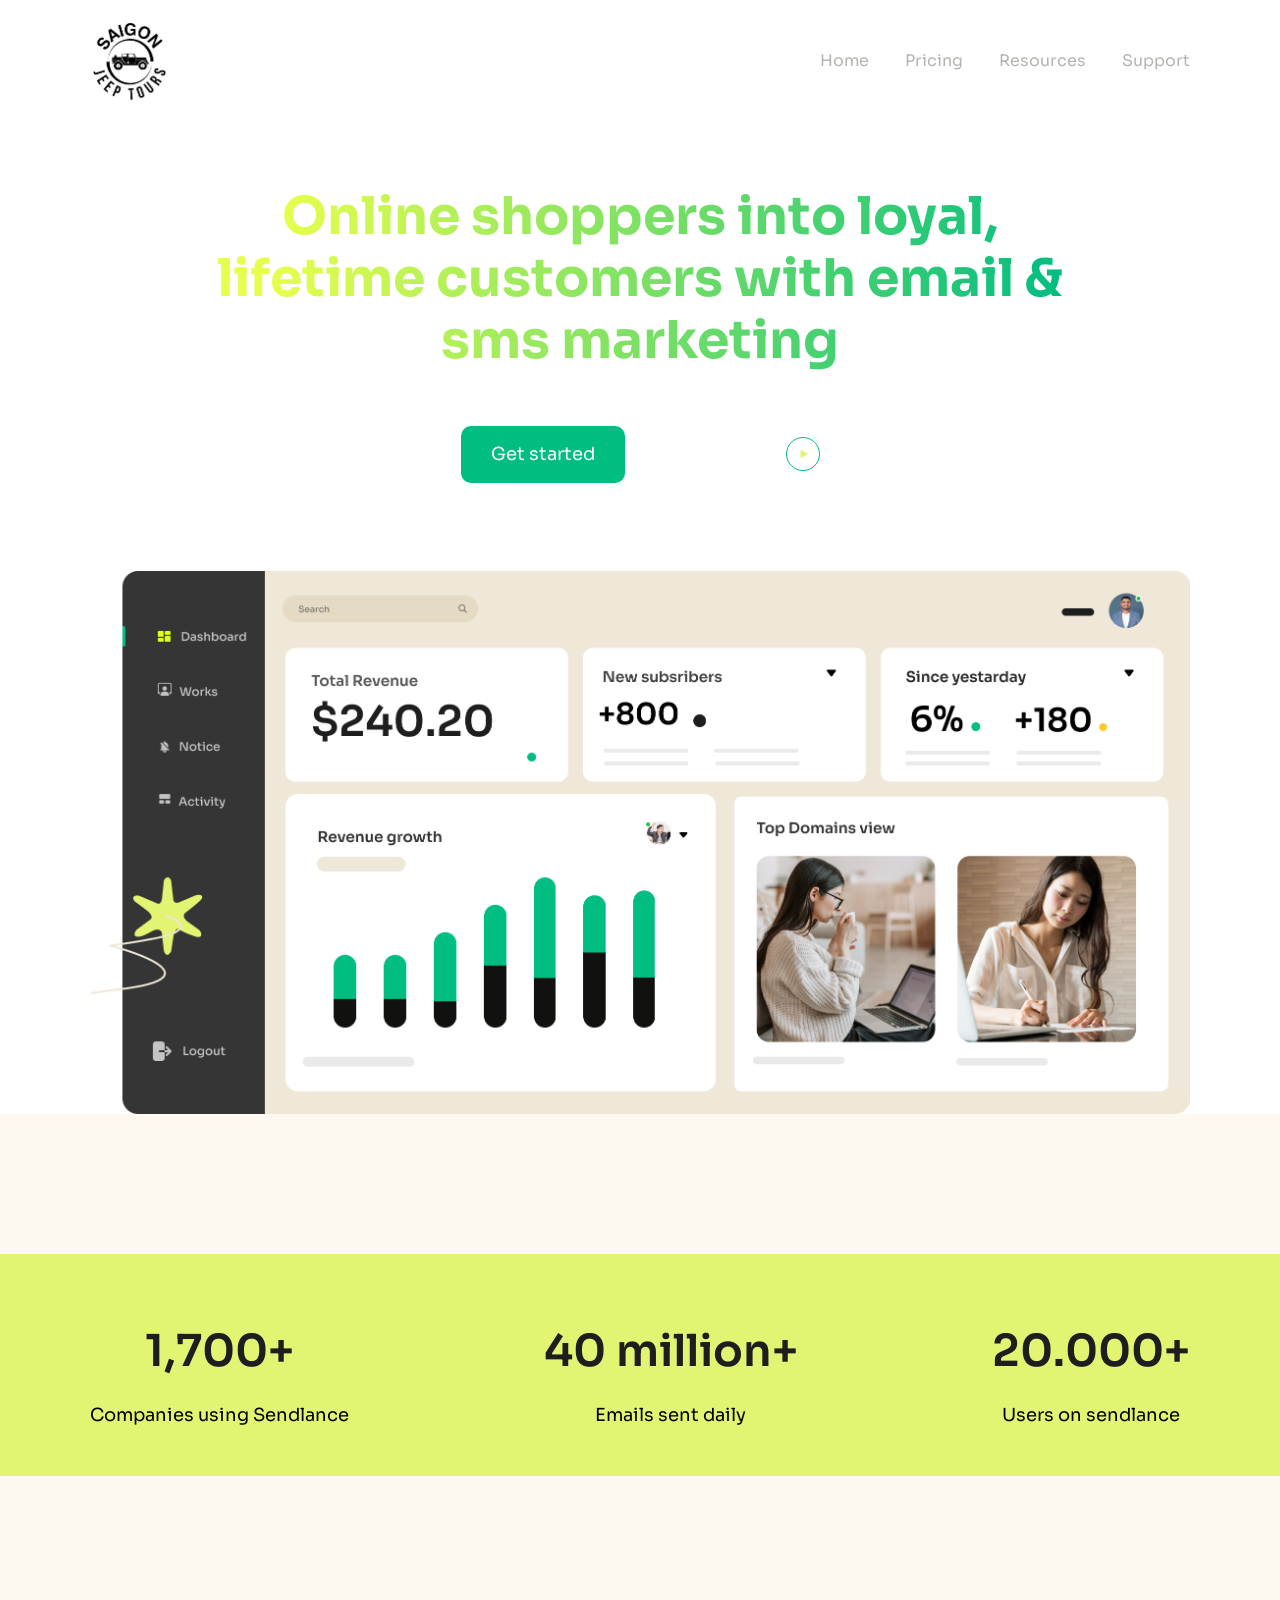
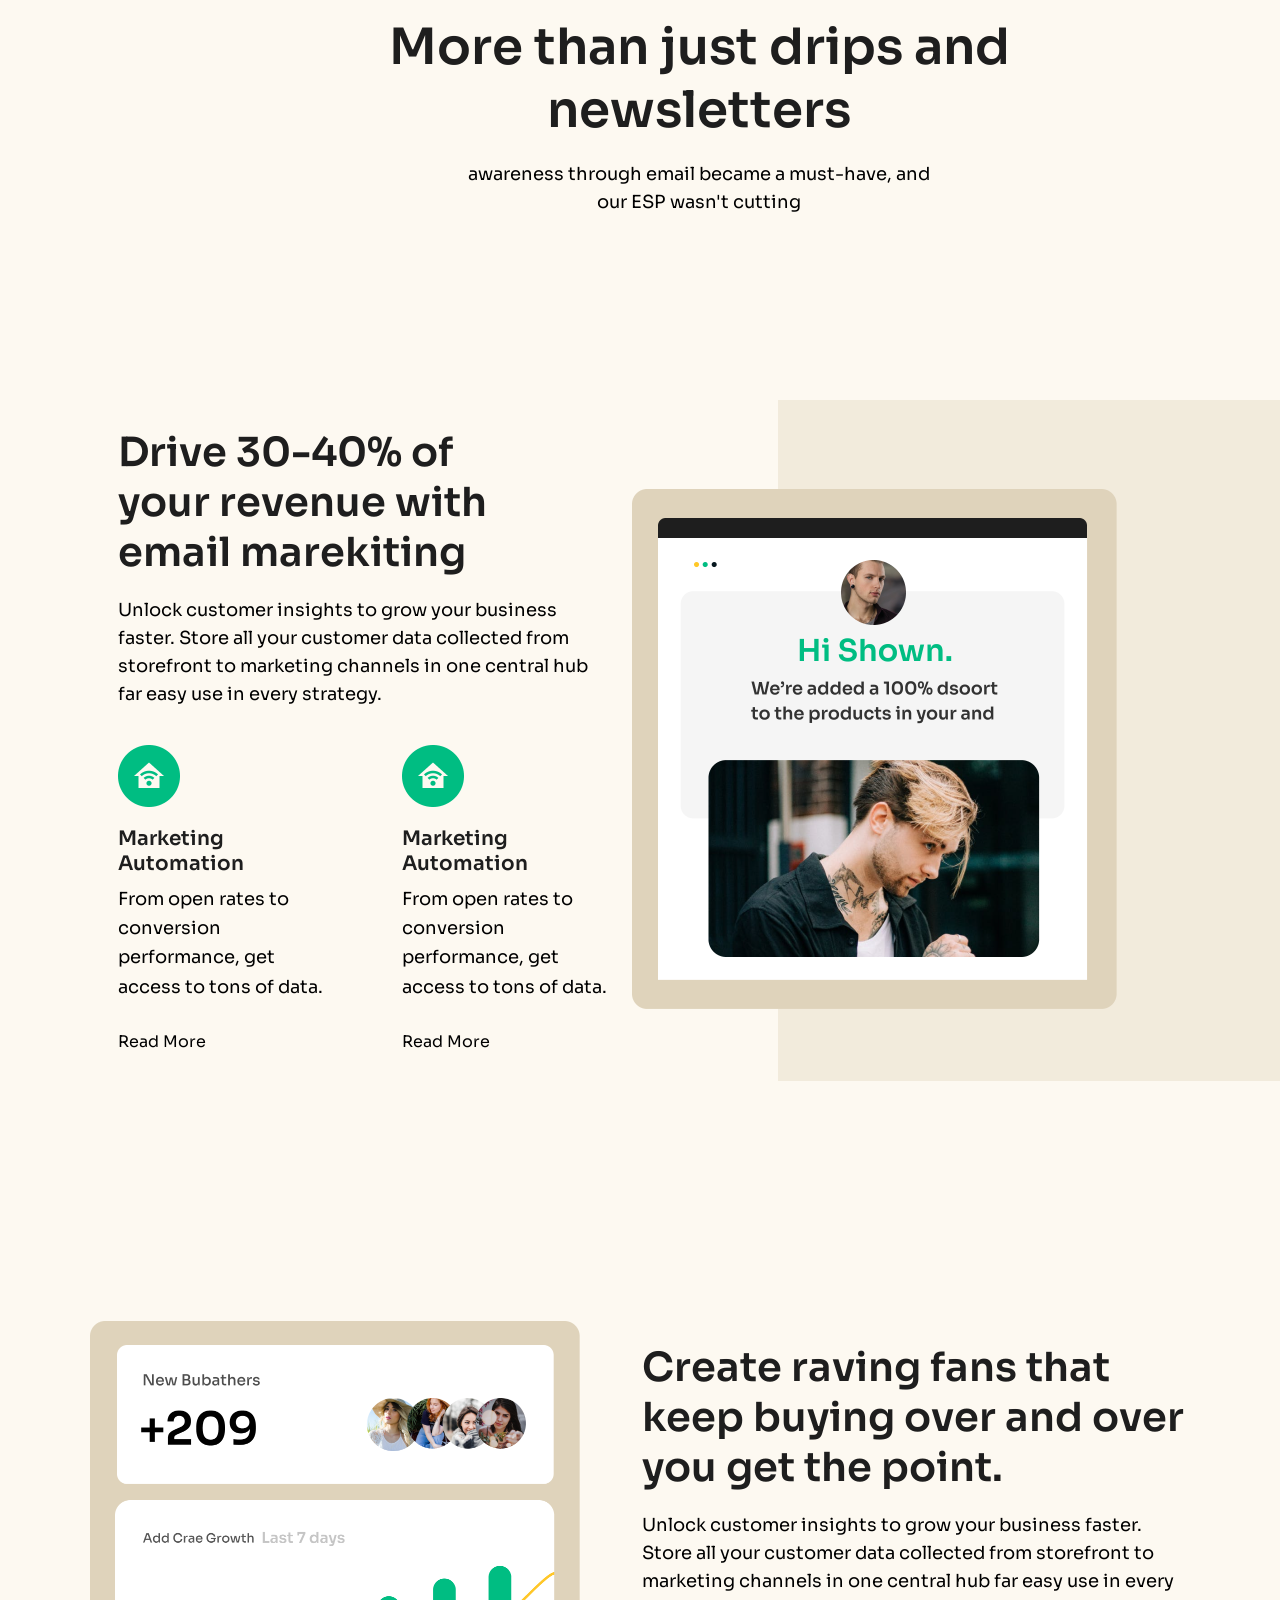
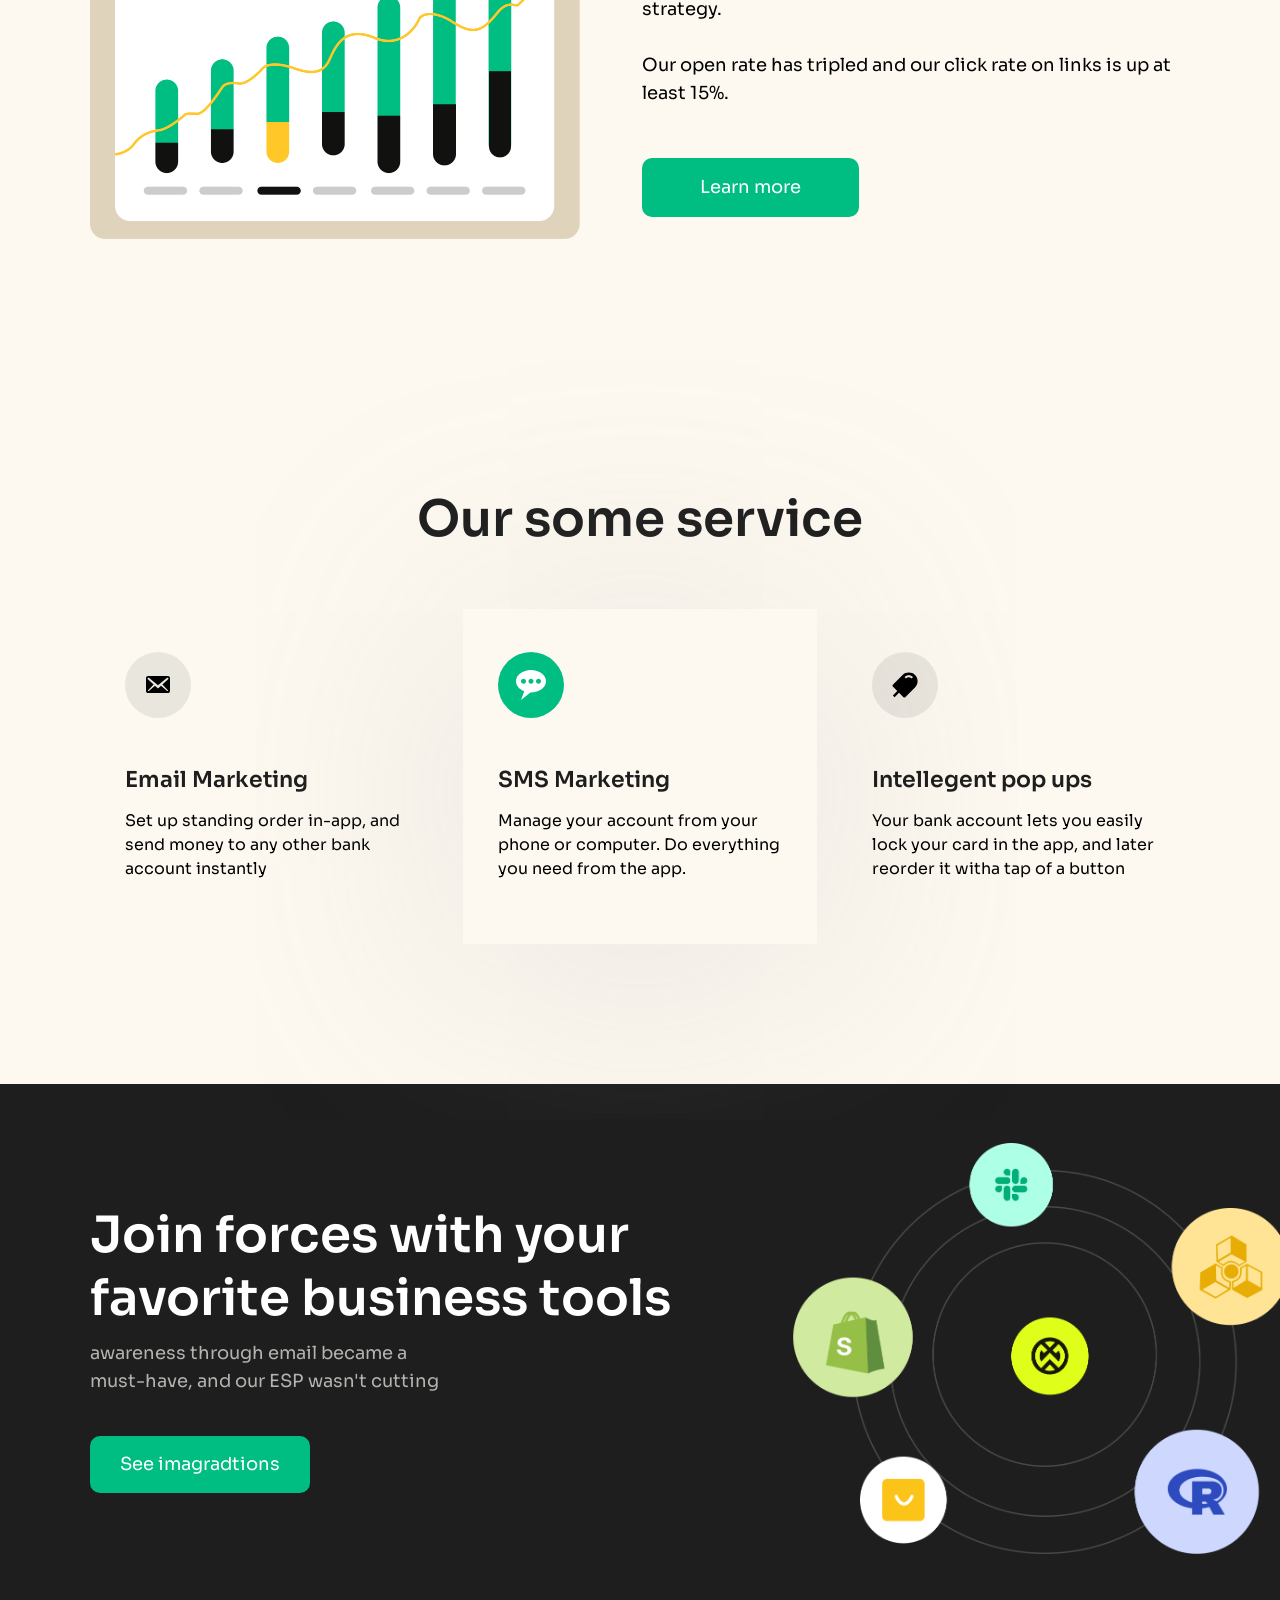
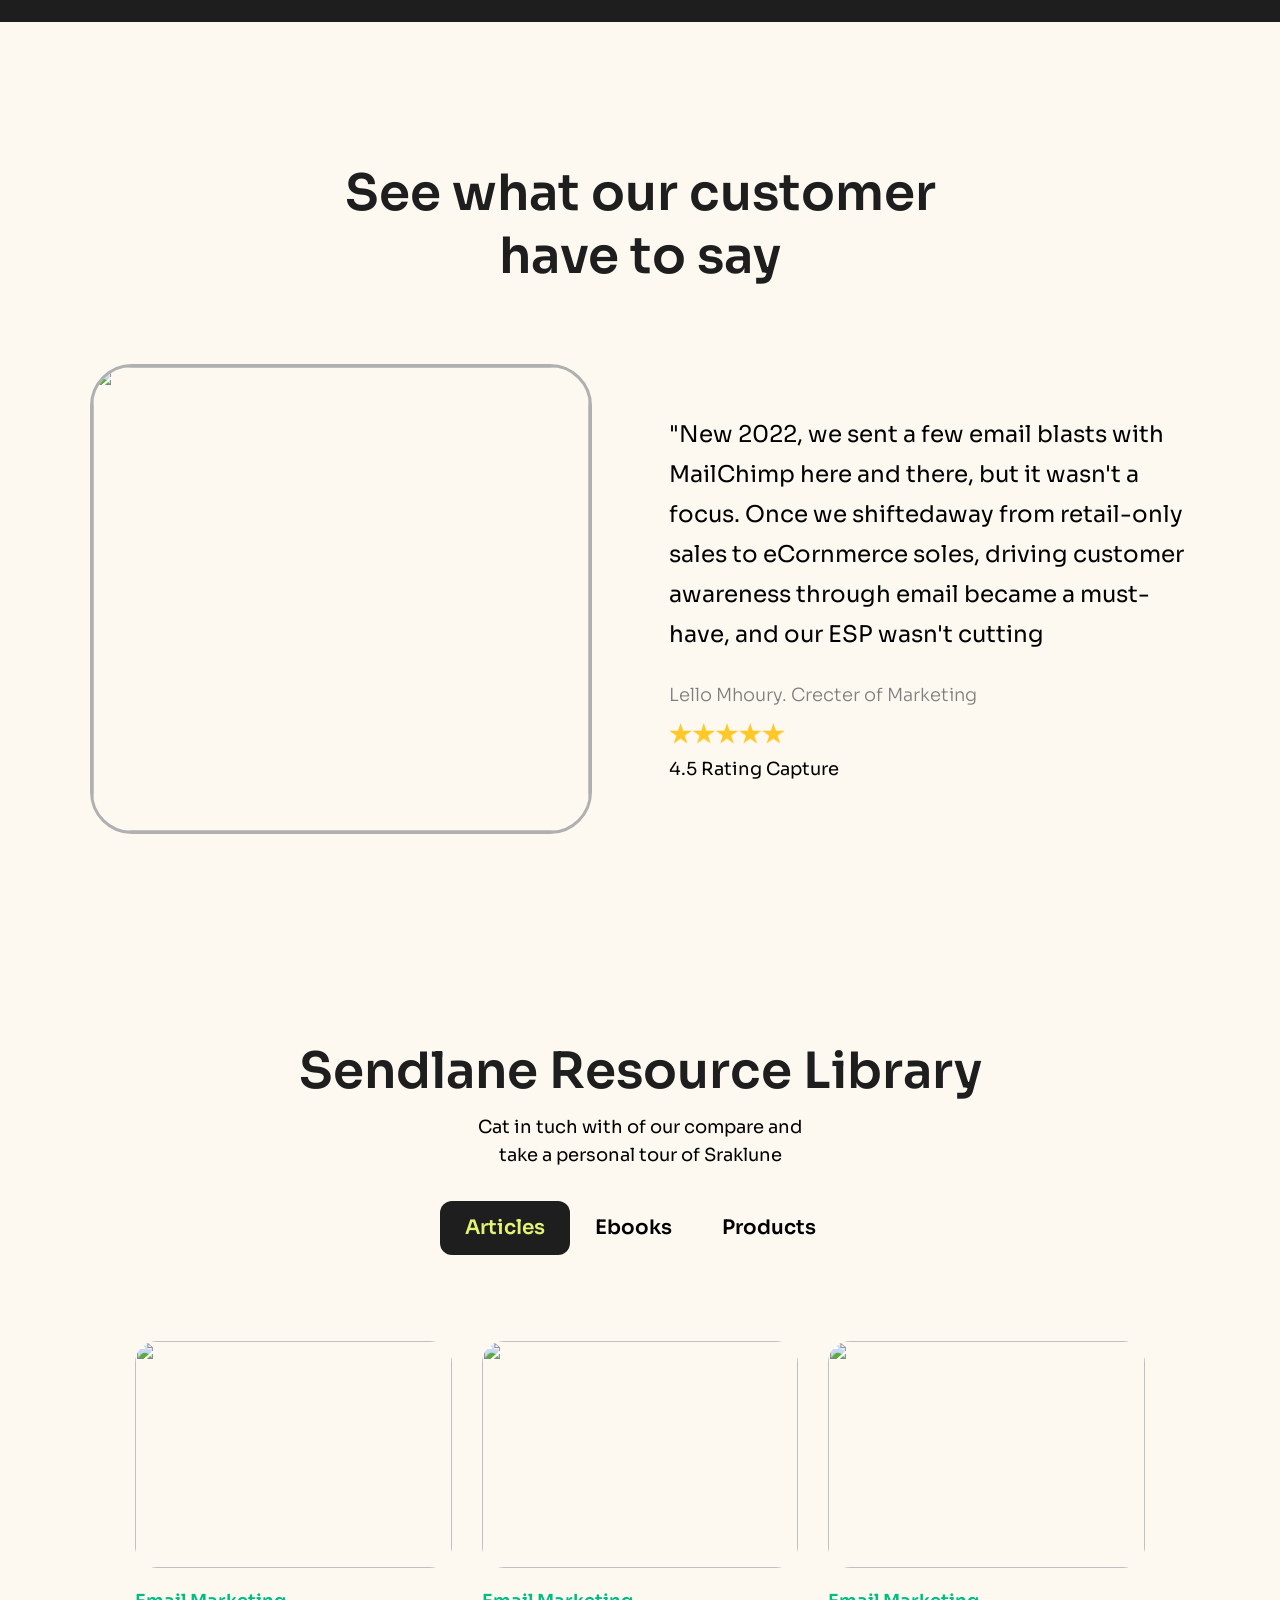
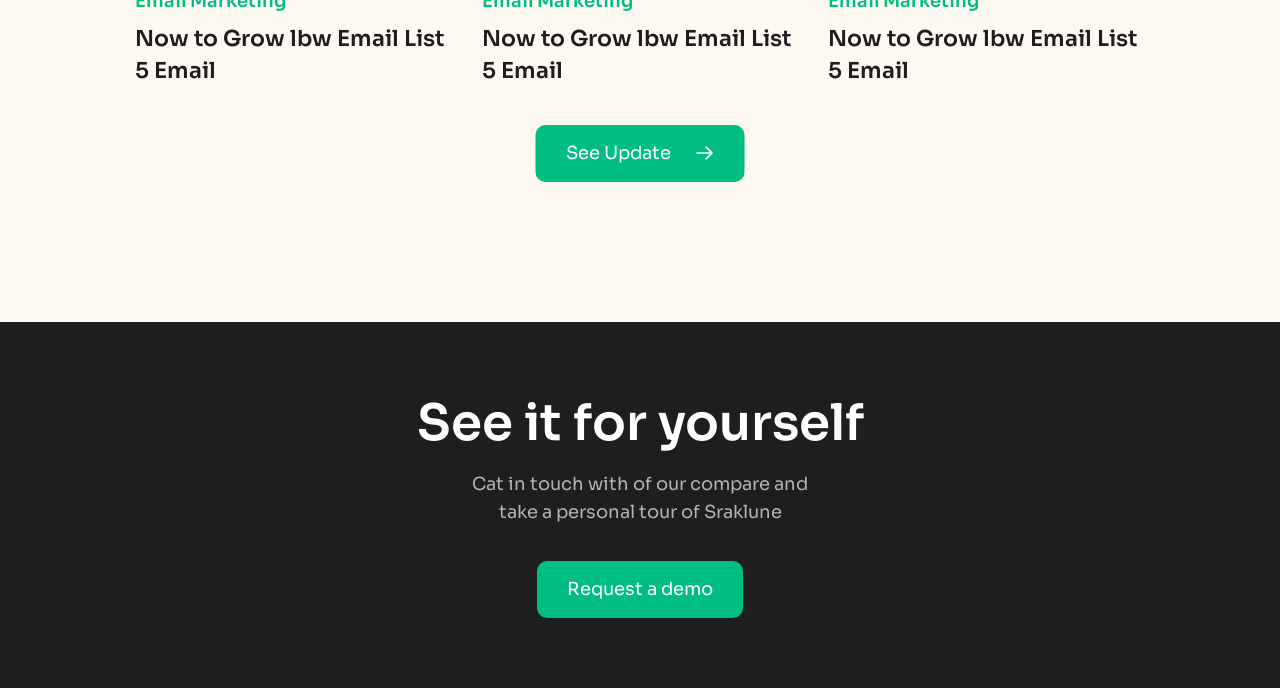
==== commit 0f3b4029: "tándbasd" ====
--- a/index.html
+++ b/index.html
@@ -11,7 +11,7 @@
       href="https://fonts.googleapis.com/css2?family=Sora:wght@300;400;600&display=swap"
       rel="stylesheet"
     />
-    <link rel="stylesheet" href="./css/main.css" />
+    <link rel="stylesheet" href="sass/main.css" />
   </head>
   <body>
     <div class="wrapper">
@@ -37,11 +37,10 @@
                 <a href="#" class="menu-link">Support</a>
               </li>
             </ul>
-            <a href="#" class="header-login">Login</a>
             <span class="menu-toggle">
               <svg
-                width="13"
-                height="12"
+                width="20"
+                height="20"
                 viewBox="0 0 13 12"
                 fill="none"
                 xmlns="http://www.w3.org/2000/svg"
--- a/sass/main.css
+++ b/sass/main.css
@@ -0,0 +1,734 @@
+*,
+*::before,
+*::after {
+  box-sizing: border-box;
+}
+
+* {
+  margin: 0;
+}
+
+html,
+body {
+  height: 100%;
+}
+
+body {
+  line-height: 1.5;
+}
+
+img,
+picture,
+video,
+canvas,
+svg {
+  display: block;
+  max-width: 100%;
+}
+
+input,
+button,
+textarea,
+select {
+  font: inherit;
+  outline: none;
+  border: none;
+}
+
+p,
+h1,
+h2,
+h3,
+h4,
+h5,
+h6 {
+  overflow-wrap: break-word;
+}
+
+:root {
+  --primary-font: "Sora", sans-serif;
+  --body-bg: #fdf9f1;
+  --gray1e: #1e1e1e;
+  --grayb5: #b5b3af;
+  --gray7d: #7d7d7d;
+  --white: #fff;
+  --body-size: 1440px;
+  --container: 1100px;
+  --gap: 15px;
+  --primary-color: #00bd82;
+  --primary-yellow: #e2f471;
+}
+
+body {
+  background-color: var(--body-bg);
+  font-family: var(--primary-font);
+  font-weight: 400;
+}
+
+.wrapper {
+  max-width: var(--body-size);
+  margin: 0 auto;
+}
+
+.container {
+  max-width: calc(var(--container) + var(--gap) * 2);
+  padding: 0 var(--gap);
+  margin: 0 auto;
+}
+
+.text-primary {
+  background: linear-gradient(93.52deg, #e6ff4b 8.71%, #00bd82 98.16%);
+  color: transparent;
+  background-clip: text;
+  -webkit-background-clip: text;
+}
+
+.button {
+  display: inline-block;
+  color: white;
+  border-radius: 10px;
+  line-height: 1.5;
+  cursor: pointer;
+  border: 0;
+  outline: none;
+  padding: 15px 30px;
+  font-size: 18px;
+}
+.button--primary {
+  background-color: var(--primary-color);
+}
+@media screen and (max-width: 1023px) {
+  .button {
+    font-size: 14px;
+    padding: 10px 20px;
+  }
+}
+
+.heading {
+  font-weight: 600;
+  color: var(--gray1e);
+}
+.heading--big {
+  font-size: 50px;
+  line-height: 1.26;
+}
+.heading--normal {
+  font-size: 40px;
+  line-height: 1.25;
+}
+.heading--small {
+  font-size: 22px;
+  line-height: 1.4545454545;
+}
+@media screen and (max-width: 1023px) {
+  .heading--big {
+    font-size: 30px;
+  }
+  .heading--normal {
+    font-size: 24px;
+  }
+  .heading--small {
+    font-size: 20px;
+  }
+}
+
+.text {
+  font-size: 18px;
+  line-height: 1.5555555556;
+}
+@media screen and (max-width: 1023px) {
+  .text {
+    font-size: 14px;
+  }
+}
+
+a {
+  text-decoration: none;
+  color: inherit;
+}
+
+.header {
+  background: white;
+  margin-bottom: 140px;
+}
+.header-top {
+  display: flex;
+  justify-content: space-between;
+  align-items: center;
+  padding: 20px 0 83px;
+}
+.header-logo {
+  display: flex;
+  align-items: center;
+  gap: 0 15px;
+  font-size: 25px;
+  font-weight: 600;
+}
+.header-logo-text {
+  background: linear-gradient(93.52deg, #e6ff4b 8.71%, #00bd82 98.16%);
+  color: transparent;
+  background-clip: text;
+  -webkit-background-clip: text;
+  display: inline-block;
+}
+.header-logo-image {
+  width: 80px;
+}
+.header-login {
+  display: inline-block;
+  color: white;
+  padding: 9px 25px;
+  border-radius: 6px;
+  line-height: 1.625;
+  position: relative;
+}
+.header-login:before {
+  content: "";
+  position: absolute;
+  inset: 0;
+  border-radius: inherit;
+  background-color: var(--grayb5);
+  opacity: 0.2;
+}
+.header-content {
+  max-width: 873px;
+  margin: 0 auto;
+  text-align: center;
+}
+.header-heading {
+  font-size: 52px;
+  line-height: 1.1923076923;
+  margin-bottom: 54px;
+}
+.header-buttons {
+  display: flex;
+  align-items: center;
+  justify-content: center;
+  gap: 0 28px;
+  margin-bottom: 88px;
+}
+.header-works {
+  display: flex;
+  align-items: center;
+  gap: 0 16px;
+  color: white;
+  font-size: 18px;
+}
+@media screen and (max-width: 1023px) {
+  .header {
+    margin-bottom: 60px;
+  }
+  .header-top {
+    justify-content: space-between;
+  }
+  .header-logo {
+    font-size: 20px;
+  }
+  .header-top {
+    padding: 25px 0 55px;
+  }
+  .header-heading {
+    font-size: 30px;
+    line-height: 1.5;
+    margin-bottom: 35px;
+  }
+  .header-login {
+    font-size: 12px;
+    margin-left: auto;
+    margin-right: 40px;
+  }
+  .header-buttons {
+    gap: 0 20px;
+    margin-bottom: 64px;
+  }
+  .header-works span {
+    display: none;
+  }
+}
+
+.menu {
+  display: flex;
+  align-items: center;
+  gap: 0 36px;
+  list-style: none;
+  padding: 0;
+}
+.menu-toggle {
+  display: none;
+}
+.menu-toggle * {
+  pointer-events: none;
+}
+.menu-link {
+  color: var(--grayb5);
+  position: relative;
+  display: inline-block;
+  transition: color 0.25s ease-out;
+}
+.menu-link:before {
+  content: "";
+  height: 2px;
+  width: 0;
+  background-image: linear-gradient(to right bottom, var(--primary-color), var(--primary-yellow));
+  position: absolute;
+  bottom: -2px;
+  left: 0;
+  transition: width 0.25s ease-in;
+}
+.menu-link:hover {
+  color: var(--white);
+}
+.menu-link:hover:before {
+  width: 100%;
+}
+@media screen and (max-width: 1023px) {
+  .menu {
+    position: fixed;
+    right: 0;
+    top: 0;
+    bottom: 0;
+    width: 300px;
+    background-color: var(--gray1e);
+    z-index: 9;
+    flex-direction: column;
+    align-items: stretch;
+    transform: translate(150%, 0);
+    transition: transform 0.25s ease-in;
+  }
+  .menu.is-show {
+    transform: none;
+  }
+  .menu-item {
+    margin-bottom: 15px;
+  }
+  .menu-link {
+    display: block;
+    padding: 15px;
+  }
+  .menu-link:before {
+    display: none;
+  }
+  .menu-toggle {
+    display: inline-block;
+  }
+}
+
+.countdown {
+  background-color: var(--primary-yellow);
+  padding: 70px 0 47px;
+}
+.countdown-list {
+  display: flex;
+  justify-content: space-between;
+  align-items: flex-start;
+  gap: 20px;
+  text-align: center;
+}
+.countdown-title {
+  color: var(--gray1e);
+  font-weight: 600;
+  font-size: 44px;
+  margin-bottom: 22px;
+  line-height: 1.25;
+}
+.countdown-text {
+  font-size: 18px;
+  line-height: 1.5555555556;
+}
+@media screen and (max-width: 1023px) {
+  .countdown {
+    padding: 60px 0;
+  }
+  .countdown-list {
+    flex-direction: column;
+    row-gap: 64px;
+    align-items: center;
+  }
+}
+
+.newsletter {
+  padding: 140px 0 66px 9.236%;
+}
+.newsletter-header {
+  text-align: center;
+  margin-bottom: 95px;
+}
+.newsletter-header .heading--big {
+  max-width: 629px;
+  margin: 0 auto 18px;
+}
+.newsletter-header .text {
+  max-width: 475px;
+  margin: 0 auto;
+}
+.newsletter-main {
+  padding: 89px 0 72px;
+}
+.newsletter-container {
+  display: flex;
+  justify-content: space-between;
+  align-items: center;
+  gap: 20px;
+  width: 100%;
+}
+.newsletter-content {
+  flex: 1;
+  max-width: 555px;
+}
+.newsletter-title {
+  margin-bottom: 18px;
+  max-width: 378px;
+}
+.newsletter-desc {
+  margin-bottom: 37px;
+  max-width: 508px;
+}
+.newsletter-list {
+  display: flex;
+  justify-content: space-between;
+  align-items: flex-start;
+  gap: 74px;
+}
+.newsletter-icon {
+  margin-bottom: 19px;
+}
+.newsletter-name {
+  font-size: 20px;
+  font-weight: 600;
+  line-height: 1.25;
+  margin-bottom: 9px;
+}
+.newsletter-text {
+  margin-bottom: 28px;
+  line-height: 1.625;
+}
+.newsletter-link {
+  text-underline-offset: 2px;
+}
+.newsletter-link:hover {
+  text-decoration: underline;
+  text-decoration-color: var(--primary-color);
+}
+.newsletter-image {
+  flex-shrink: 0;
+}
+@media screen and (max-width: 1023px) {
+  .newsletter {
+    padding: 60px 20px;
+  }
+  .newsletter-main {
+    padding: 0;
+  }
+  .newsletter-header {
+    margin-bottom: 60px;
+  }
+  .newsletter-container {
+    flex-direction: column-reverse;
+  }
+  .newsletter-image {
+    margin-bottom: 45px;
+  }
+  .newsletter-desc {
+    margin-bottom: 65px;
+  }
+  .newsletter-list {
+    flex-direction: column;
+  }
+}
+
+.feature {
+  padding: 102px 0 83px;
+}
+.feature-main {
+  display: flex;
+  justify-content: space-between;
+  align-items: center;
+  gap: 20px;
+}
+.feature-image {
+  flex-shrink: 0;
+}
+.feature-content {
+  width: 100%;
+  flex: 1;
+  max-width: 548px;
+}
+.feature-title {
+  margin-bottom: 18px;
+}
+.feature-text {
+  margin-bottom: 28px;
+}
+.feature-link {
+  margin-top: 51px;
+  padding: 16px 58px;
+}
+@media screen and (max-width: 1023px) {
+  .feature {
+    padding: 0;
+  }
+  .feature-main {
+    flex-direction: column;
+    gap: 64px 0;
+  }
+}
+
+.service {
+  padding: 166px 0 140px;
+}
+.service-heading {
+  text-align: center;
+  margin-bottom: 58px;
+}
+.service-list {
+  display: grid;
+  grid-template-columns: repeat(3, minmax(0, 1fr));
+  gap: 20px;
+}
+.service-item {
+  padding: 43px 35px 63px;
+  background-color: transparent;
+  transition: all 0.2s linear;
+}
+.service-item.is-active, .service-item:hover {
+  background-color: var(--body-bg);
+  box-shadow: 0px 16px 250px 10px rgba(155, 155, 155, 0.25);
+}
+.service-item.is-active .service-icon, .service-item:hover .service-icon {
+  background-color: var(--primary-color);
+  color: white;
+}
+.service-icon {
+  width: 66px;
+  height: 66px;
+  border-radius: 100rem;
+  display: flex;
+  justify-content: center;
+  align-items: center;
+  margin-bottom: 46px;
+  background-color: rgba(0, 0, 0, 0.08);
+  transition: all 0.2s linear;
+}
+.service-title {
+  margin-bottom: 13px;
+}
+@media screen and (max-width: 1023px) {
+  .service {
+    padding: 60px 0;
+  }
+  .service-heading {
+    margin-bottom: 35px;
+  }
+  .service-list {
+    grid-template-columns: 100%;
+    gap: 22px 0;
+  }
+  .service-item {
+    padding: 43px 63px 63px 35px;
+  }
+}
+
+.tools {
+  padding: 59px 0 68px;
+  background-color: var(--gray1e);
+}
+.tools-main {
+  display: flex;
+  justify-content: space-between;
+  align-items: center;
+  gap: 20px;
+}
+.tools-image {
+  transform: translateX(20%);
+}
+.tools-content {
+  width: 100%;
+  max-width: 584px;
+  color: var(--grayb5);
+}
+.tools-heading {
+  color: white;
+  margin-bottom: 9px;
+}
+.tools-text {
+  max-width: 362px;
+  margin-bottom: 41px;
+}
+@media screen and (max-width: 1023px) {
+  .tools {
+    padding: 60px 0;
+  }
+  .tools-main {
+    flex-direction: column;
+    gap: 40px 0;
+  }
+  .tools-image {
+    margin: 0 auto;
+    transform: none;
+  }
+}
+
+.testimonial {
+  padding: 140px 0 52px;
+}
+.testimonial-heading {
+  text-align: center;
+  margin: 0 auto 76px;
+  max-width: 596px;
+}
+.testimonial-main {
+  display: flex;
+  justify-content: space-between;
+  align-items: center;
+  gap: 0 77px;
+}
+.testimonial-image {
+  height: 470px;
+  width: 100%;
+  max-width: 502px;
+}
+.testimonial-image img {
+  width: 100%;
+  height: 100%;
+  -o-object-fit: cover;
+     object-fit: cover;
+  border: 3px solid #b0b0b0;
+  border-radius: 42px;
+}
+.testimonial-content {
+  flex: 1;
+}
+.testimonial-text {
+  font-size: 23px;
+  line-height: 1.7391304348;
+  margin-bottom: 27px;
+}
+.testimonial-author {
+  color: var(--gray7d);
+  font-size: 18px;
+  margin-bottom: 14px;
+  font-weight: 300;
+}
+.testimonial-rating {
+  font-size: 18px;
+  margin-top: 10px;
+}
+@media screen and (max-width: 1023px) {
+  .testimonial {
+    padding: 60px 0;
+  }
+  .testimonial-heading {
+    margin-bottom: 40px;
+  }
+  .testimonial-main {
+    flex-direction: column;
+    gap: 40px 0;
+  }
+  .testimonial-image {
+    height: auto;
+  }
+  .testimonial-text {
+    font-size: 16px;
+  }
+}
+
+.library {
+  padding: 154px 0 140px;
+}
+.library-header {
+  text-align: center;
+  margin-bottom: 32px;
+}
+.library-header .text {
+  max-width: 327px;
+  margin: 10px auto 0;
+}
+.library-tabs {
+  display: flex;
+  justify-content: center;
+  align-items: center;
+  margin-bottom: 86px;
+}
+.library-tab {
+  cursor: pointer;
+  font-size: 20px;
+  font-weight: 600;
+  padding: 12px 25px;
+  border-radius: 12px;
+  transition: all 0.2s linear;
+}
+.library-tab.is-active {
+  color: var(--primary-yellow);
+  background-color: var(--gray1e);
+}
+.library-list {
+  display: grid;
+  grid-template-columns: repeat(3, minmax(0, 1fr));
+  grid-gap: 30px;
+  max-width: 1010px;
+  margin: 0 auto 38px;
+}
+.library-image {
+  display: block;
+  height: 227px;
+  margin-bottom: 20px;
+}
+.library-image img {
+  width: 100%;
+  height: 100%;
+  -o-object-fit: cover;
+     object-fit: cover;
+  border-radius: 22px;
+}
+.library-category {
+  font-size: 18px;
+  font-weight: 600;
+  display: inline-block;
+  color: var(--primary-color);
+  margin-bottom: 8px;
+}
+.library-more {
+  display: inline-flex;
+  align-items: center;
+  justify-content: center;
+  gap: 0 24px;
+  margin: 0 auto;
+  white-space: nowrap;
+  position: relative;
+  left: 50%;
+  transform: translateX(-50%);
+}
+.library-more .icon {
+  width: 20px;
+}
+@media screen and (max-width: 1023px) {
+  .library {
+    padding: 60px 0;
+  }
+  .library-tabs {
+    margin-bottom: 40px;
+  }
+  .library-tab {
+    font-size: 14px;
+  }
+  .library-list {
+    grid-template-columns: 100%;
+  }
+}
+
+.footer {
+  padding: 70px 0;
+  background-color: var(--gray1e);
+}
+.footer-header {
+  text-align: center;
+}
+.footer-header .heading--big {
+  margin-bottom: 15px;
+  color: white;
+}
+.footer-header .text {
+  max-width: 339px;
+  margin: 0 auto 35px;
+  color: var(--grayb5);
+}/*# sourceMappingURL=main.css.map */
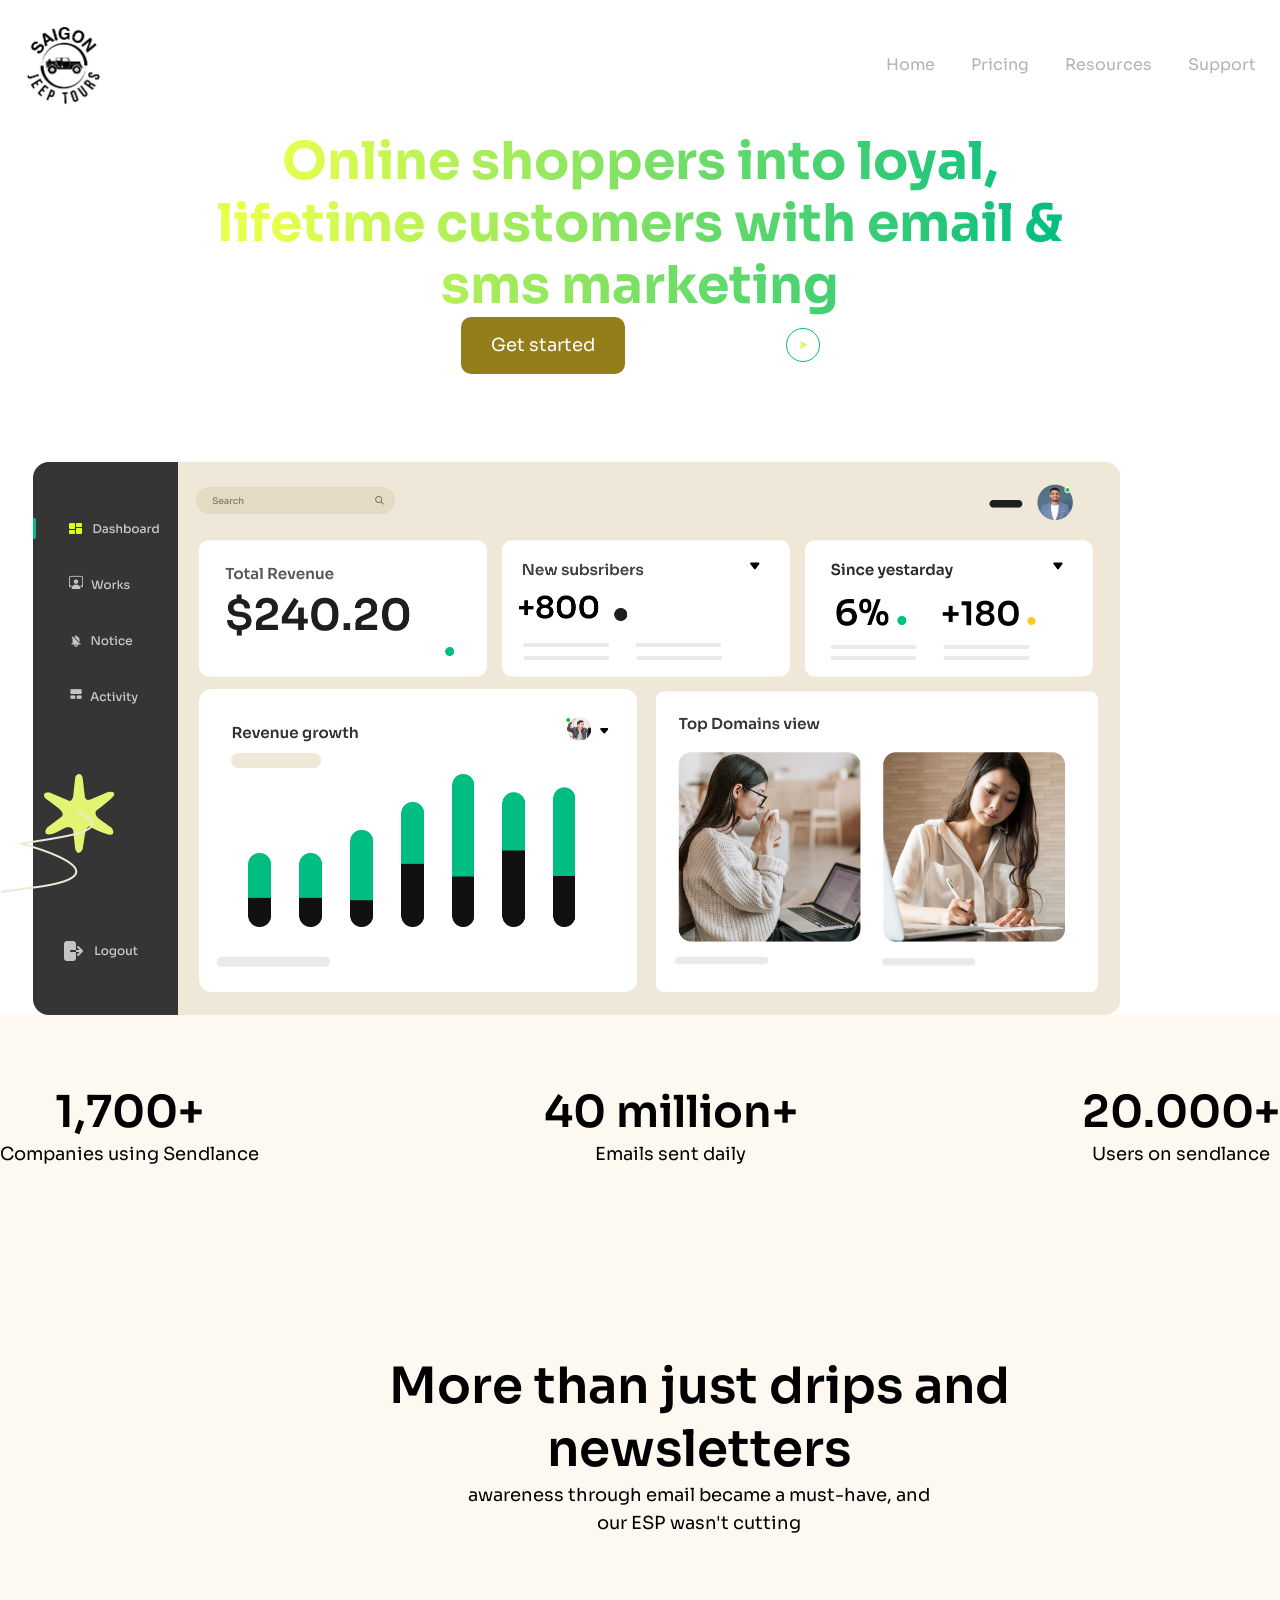
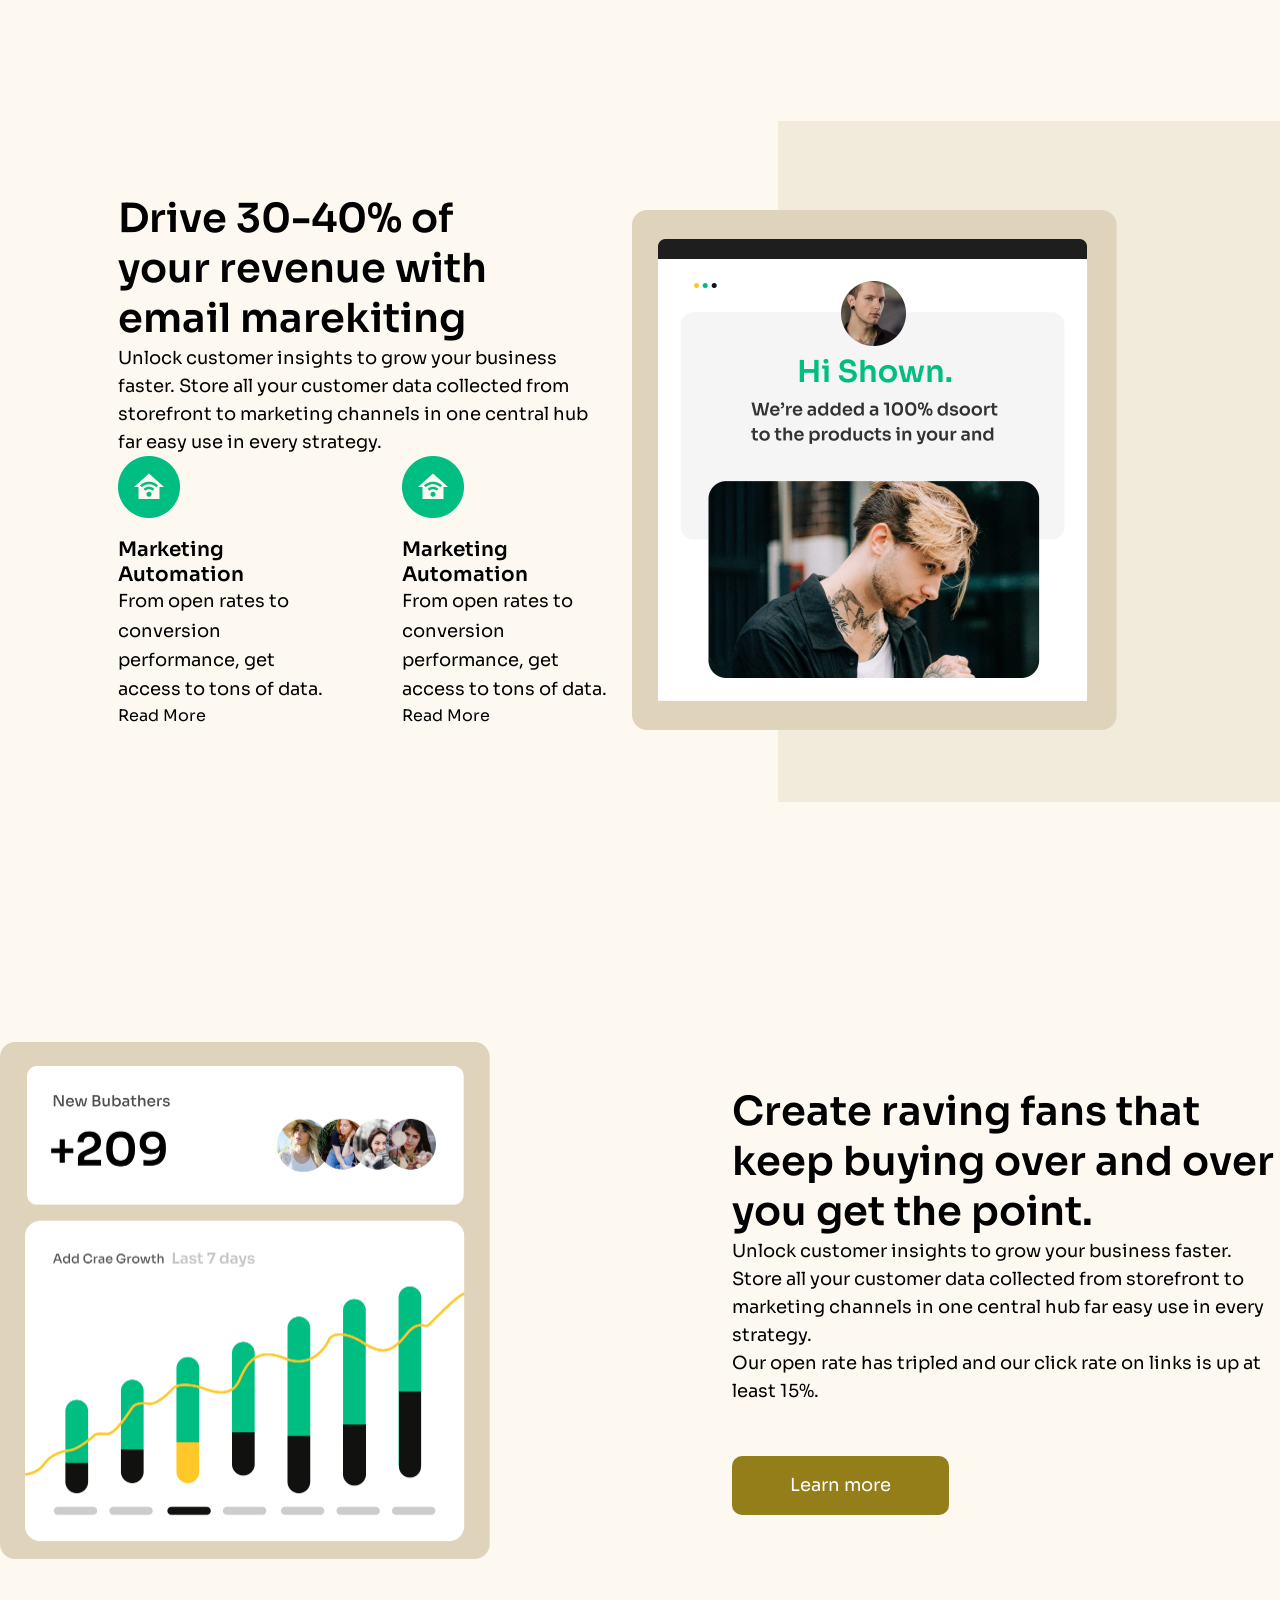
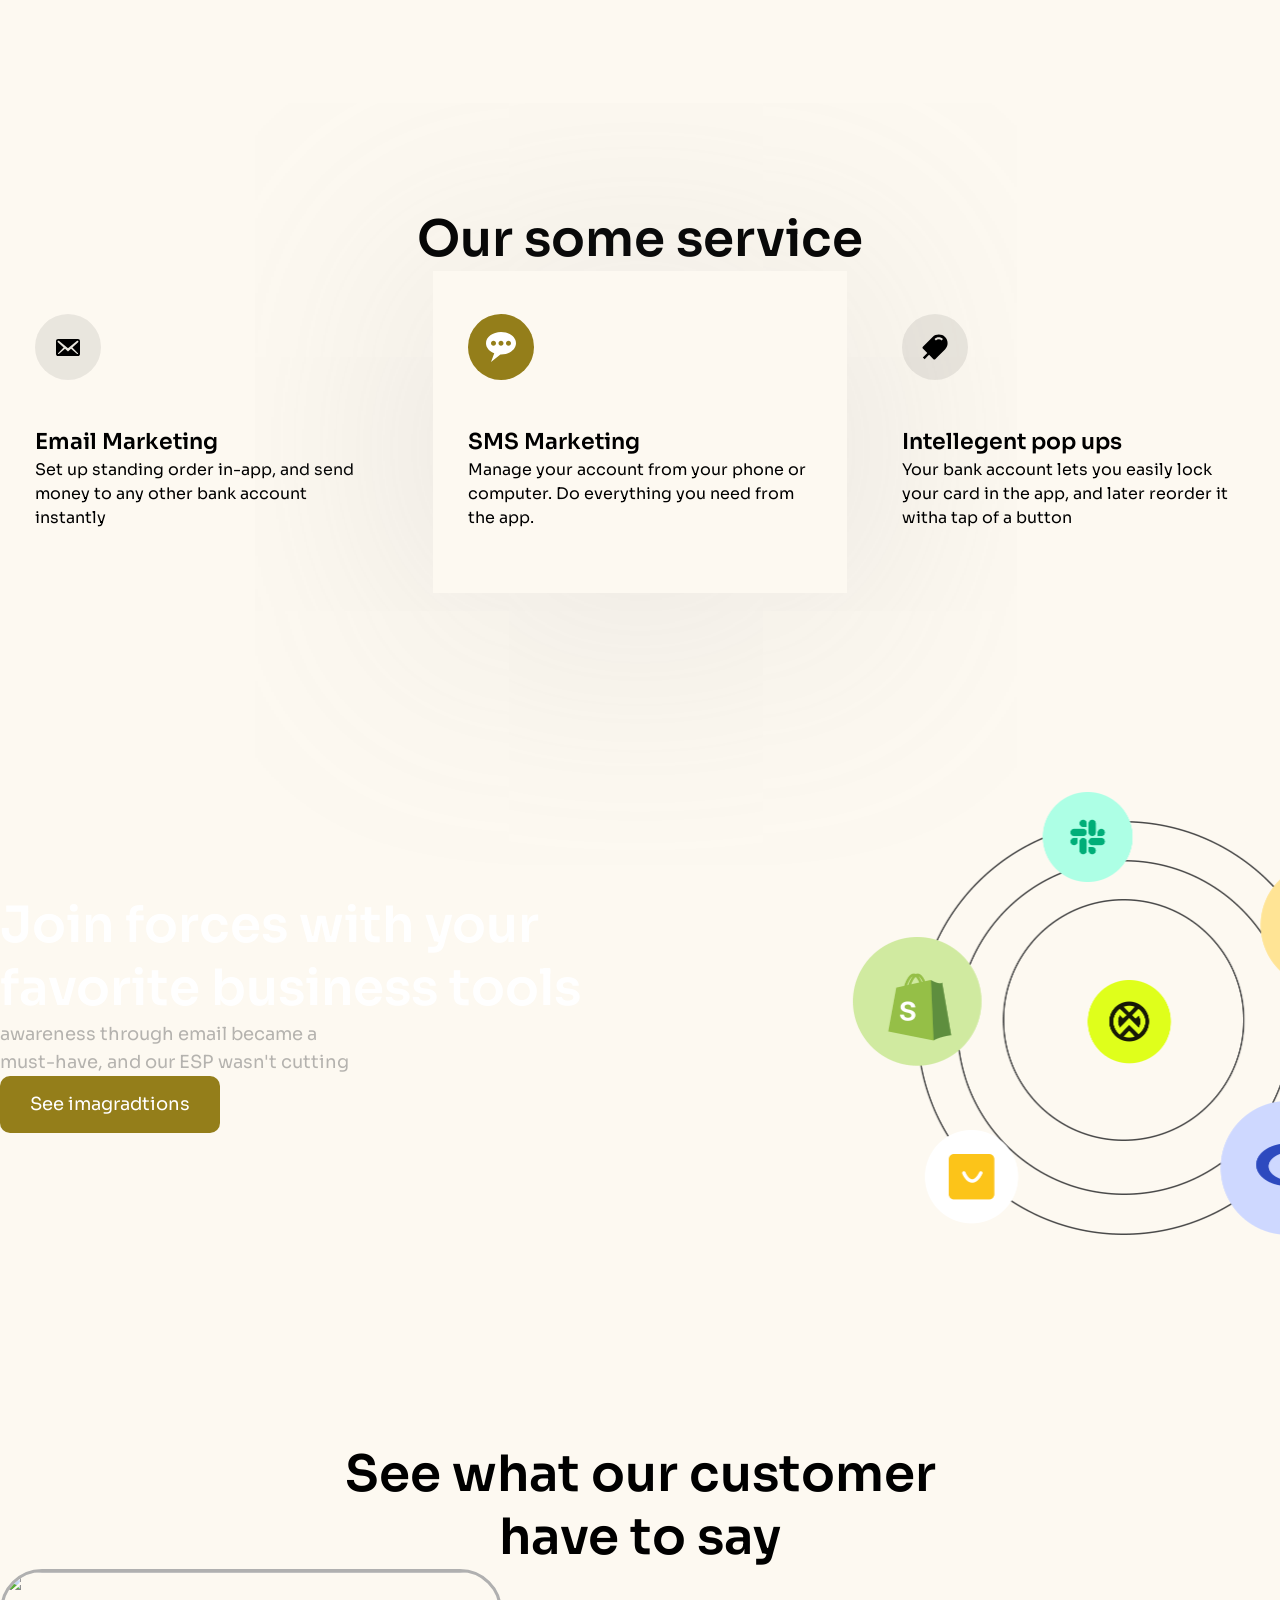
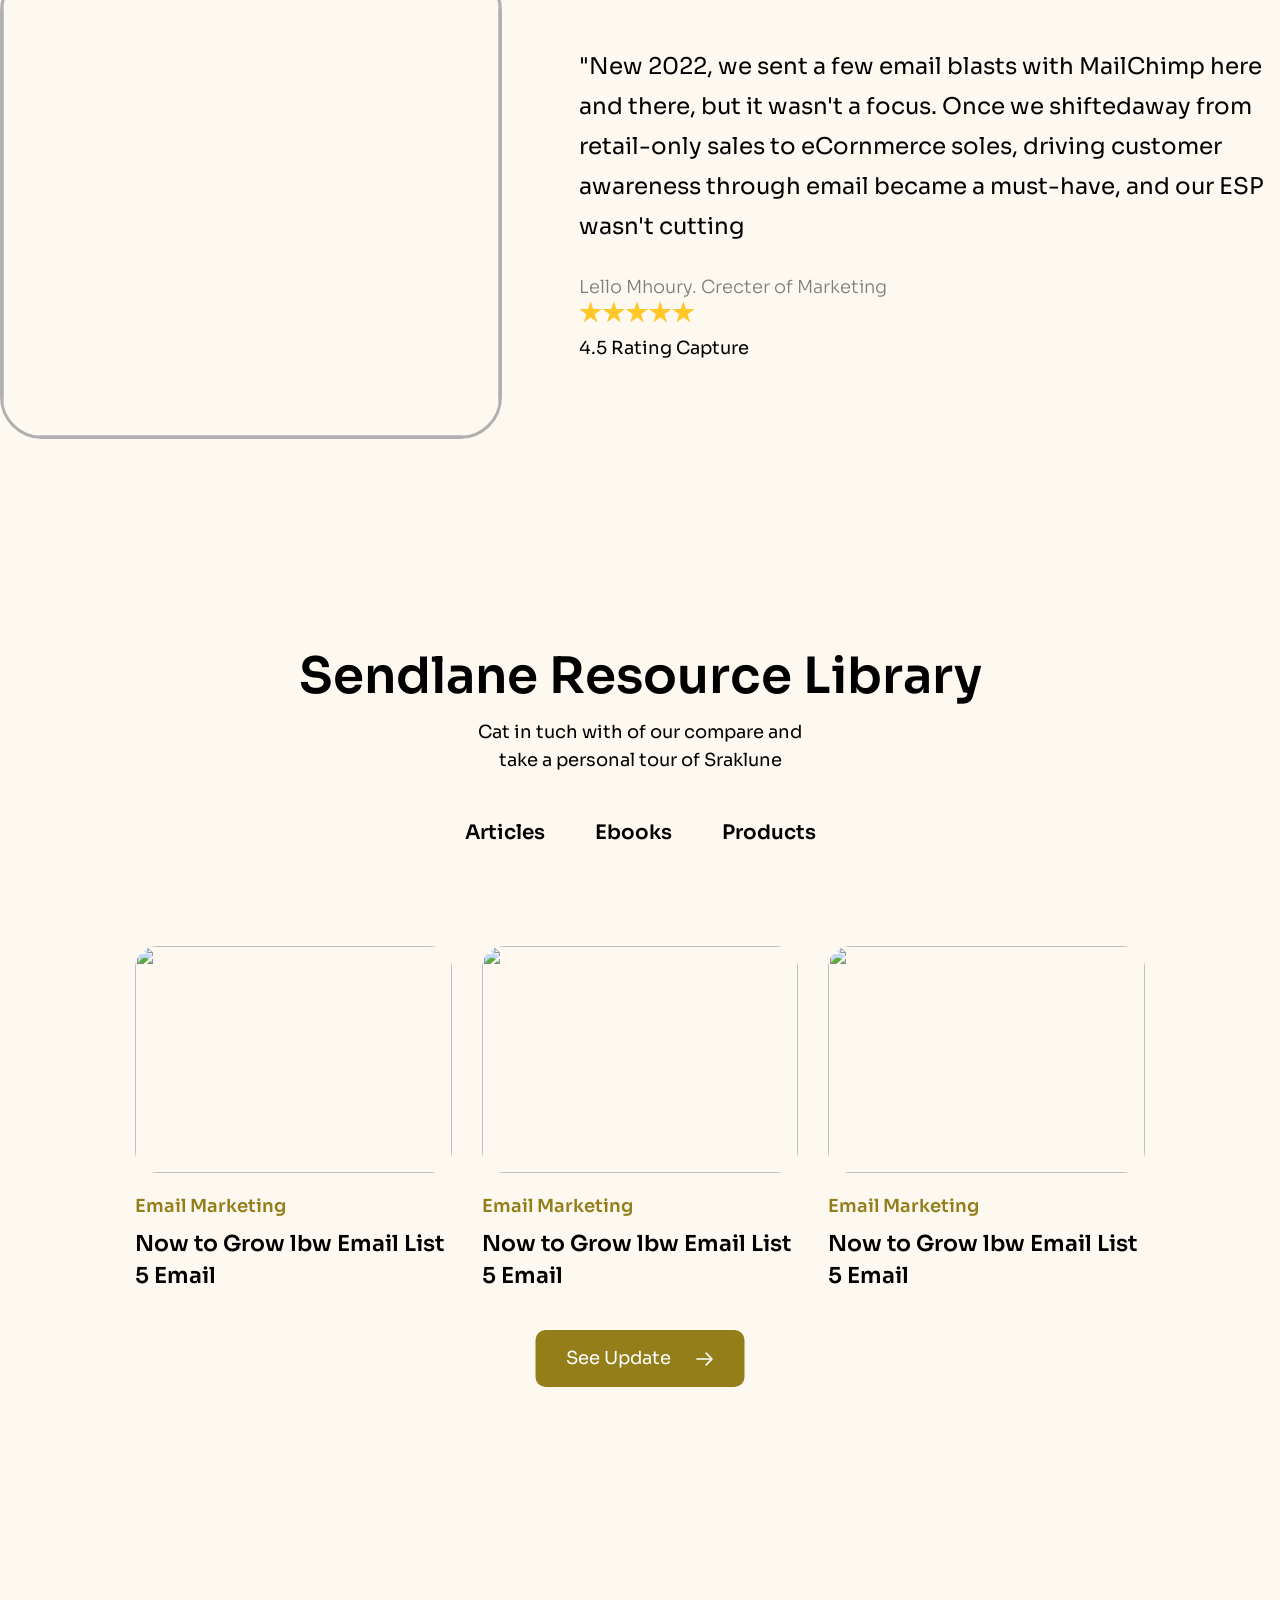
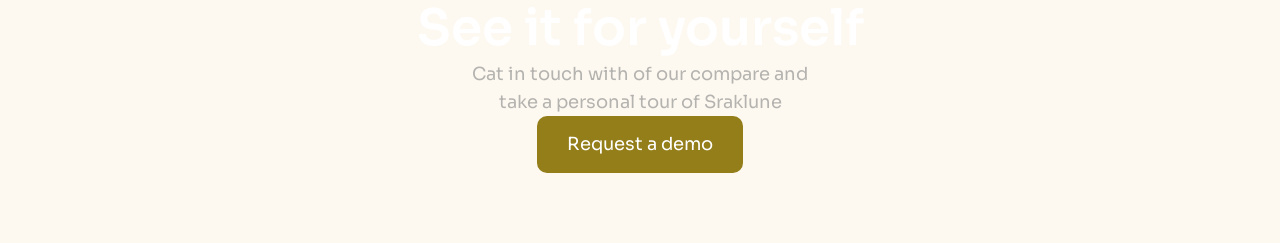
==== commit 53bb674b: "tádnasbd" ====
--- a/index.html
+++ b/index.html
@@ -1,412 +1,351 @@
 <!DOCTYPE html>
 <html lang="en">
-  <head>
-    <meta charset="UTF-8" />
-    <meta http-equiv="X-UA-Compatible" content="IE=edge" />
-    <meta name="viewport" content="width=device-width, initial-scale=1.0" />
-    <title>Saigon Jeep Tour, Saigon Jeep Tour, Saigon Jeep Tour</title>
-    <link rel="preconnect" href="https://fonts.googleapis.com" />
-    <link rel="preconnect" href="https://fonts.gstatic.com" crossorigin />
-    <link
-      href="https://fonts.googleapis.com/css2?family=Sora:wght@300;400;600&display=swap"
-      rel="stylesheet"
-    />
-    <link rel="stylesheet" href="sass/main.css" />
-  </head>
-  <body>
-    <div class="wrapper">
-      <!-- Header -->
-      <header class="header">
-        <div class="container">
-          <div class="header-top">
-            <a href="index.html" class="header-logo">
-              <img class="header-logo-image" src="/images/header/logo.jpg" alt="" />
-              <!-- <span class="header-logo-text">Type Email</span> -->
-            </a>
-            <ul class="menu">
-              <li class="menu-item">
-                <a href="#" class="menu-link">Home</a>
-              </li>
-              <li class="menu-item">
-                <a href="#" class="menu-link">Pricing</a>
-              </li>
-              <li class="menu-item">
-                <a href="#" class="menu-link">Resources</a>
-              </li>
-              <li class="menu-item">
-                <a href="#" class="menu-link">Support</a>
-              </li>
-            </ul>
-            <span class="menu-toggle">
-              <svg
-                width="20"
-                height="20"
-                viewBox="0 0 13 12"
-                fill="none"
-                xmlns="http://www.w3.org/2000/svg"
-              >
-                <rect width="13" height="2" fill="#82E263" />
-                <rect y="5" width="13" height="2" fill="#82E263" />
-                <rect y="10" width="13" height="2" fill="#82E263" />
+
+<head>
+  <meta charset="UTF-8" />
+  <meta http-equiv="X-UA-Compatible" content="IE=edge" />
+  <meta name="viewport" content="width=device-width, initial-scale=1.0" />
+  <title>Saigon Jeep Tour, Saigon Jeep Tour, Saigon Jeep Tour</title>
+  <link rel="preconnect" href="https://fonts.googleapis.com" />
+  <link rel="preconnect" href="https://fonts.gstatic.com" crossorigin />
+  <link href="https://fonts.googleapis.com/css2?family=Sora:wght@300;400;600&display=swap" rel="stylesheet" />
+  <link rel="stylesheet" href="sass/main.css" />
+</head>
+
+<body>
+  <div class="wrapper">
+    <!-- Header -->
+    <header class="header">
+      <div class="header-top">
+        <a href="index.html" class="header-logo">
+          <img class="header-logo-image" src="/images/header/logo.jpg" alt="" />
+          <!-- <span class="header-logo-text">Type Email</span> -->
+        </a>
+        <ul class="menu">
+          <li class="menu-item">
+            <a href="#" class="menu-link">Home</a>
+          </li>
+          <li class="menu-item">
+            <a href="#" class="menu-link">Pricing</a>
+          </li>
+          <li class="menu-item">
+            <a href="#" class="menu-link">Resources</a>
+          </li>
+          <li class="menu-item">
+            <a href="#" class="menu-link">Support</a>
+          </li>
+        </ul>
+        <span class="menu-toggle">
+          <svg width="20" height="20" viewBox="0 0 13 12" fill="none" xmlns="http://www.w3.org/2000/svg">
+            <rect width="13" height="2" fill="#82E263" />
+            <rect y="5" width="13" height="2" fill="#82E263" />
+            <rect y="10" width="13" height="2" fill="#82E263" />
+          </svg>
+        </span>
+      </div>
+      <div class="header-content">
+        <h1 class="header-heading text-primary">
+          Online shoppers into loyal, lifetime customers with email & sms
+          marketing
+        </h1>
+        <div class="header-buttons">
+          <a href="#" class="header-started button button--primary">Get started</a>
+          <a href="#" class="header-works">
+            <span>How it works</span>
+            <img src="/images/icon-play.svg" alt="" />
+          </a>
+        </div>
+      </div>
+      <div class="header-image">
+        <img srcset="/images/img1.png 2x" alt="" />
+      </div>
+    </header>
+    <!-- End Header -->
+    <main>
+      <section class="countdown">
+        <div class="container">
+          <div class="countdown-list">
+            <div class="countdown-item">
+              <h3 class="countdown-title">1,700+</h3>
+              <p class="countdown-text">Companies using Sendlance</p>
+            </div>
+            <div class="countdown-item">
+              <h3 class="countdown-title">40 million+</h3>
+              <p class="countdown-text">Emails sent daily</p>
+            </div>
+            <div class="countdown-item">
+              <h3 class="countdown-title">20.000+</h3>
+              <p class="countdown-text">Users on sendlance</p>
+            </div>
+          </div>
+        </div>
+      </section>
+      <section class="newsletter">
+        <div class="container">
+          <div class="newsletter-header">
+            <h2 class="heading heading--big">
+              More than just drips and newsletters
+            </h2>
+            <p class="text">
+              awareness through email became a must-have, and our ESP wasn't
+              cutting
+            </p>
+          </div>
+        </div>
+        <div class="newsletter-main">
+          <div class="newsletter-container">
+            <div class="newsletter-content">
+              <h3 class="heading heading--normal newsletter-title">
+                Drive 30-40% of your revenue with email marekiting
+              </h3>
+              <p class="text newsletter-desc">
+                Unlock customer insights to grow your business faster. Store
+                all your customer data collected from storefront to marketing
+                channels in one central hub far easy use in every strategy.
+              </p>
+              <div class="newsletter-list">
+                <div class="newsletter-item">
+                  <img srcset="/images/icon-home.png 2x" alt="" class="newsletter-icon" />
+                  <h4 class="heading heading--small newsletter-name">
+                    Marketing Automation
+                  </h4>
+                  <p class="text newsletter-text">
+                    From open rates to conversion performance, get access to
+                    tons of data.
+                  </p>
+                  <a href="#" class="newsletter-link">Read More</a>
+                </div>
+                <div class="newsletter-item">
+                  <img srcset="/images/icon-home.png 2x" alt="" class="newsletter-icon" />
+                  <h4 class="heading heading--small newsletter-name">
+                    Marketing Automation
+                  </h4>
+                  <p class="text newsletter-text">
+                    From open rates to conversion performance, get access to
+                    tons of data.
+                  </p>
+                  <a href="#" class="newsletter-link">Read More</a>
+                </div>
+              </div>
+            </div>
+            <div class="newsletter-image">
+              <img srcset="/images/img2.png 2x" alt="" />
+            </div>
+          </div>
+        </div>
+      </section>
+      <section class="feature">
+        <div class="container">
+          <div class="feature-main">
+            <div class="feature-image">
+              <img srcset="/images/img3.png 2x" alt="" />
+            </div>
+            <div class="feature-content">
+              <h3 class="heading heading--normal feature-title">
+                Create raving fans that keep buying over and over you get the
+                point.
+              </h3>
+              <p class="text feature-text">
+                Unlock customer insights to grow your business faster. Store
+                all your customer data collected from storefront to marketing
+                channels in one central hub far easy use in every strategy.
+              </p>
+              <p class="text">
+                Our open rate has tripled and our click rate on links is up at
+                least 15%.
+              </p>
+              <a href="#" class="button button--primary feature-link">Learn more</a>
+            </div>
+          </div>
+        </div>
+      </section>
+      <section class="service">
+        <div class="container">
+          <h2 class="heading heading--big service-heading">
+            Our some service
+          </h2>
+          <div class="service-list">
+            <div class="service-item">
+              <div class="service-icon">
+                <svg width="24" height="17" viewBox="0 0 24 17" fill="none" xmlns="http://www.w3.org/2000/svg">
+                  <path
+                    d="M24 14.875V2.125C24 0.949167 23.0547 0 21.8836 0H2.1164C0.945326 0 0 0.949167 0 2.125V14.875C0 16.0508 0.945326 17 2.1164 17H21.8836C23.0547 17 24 16.0508 24 14.875ZM22.1517 1.96917C22.6173 2.43667 22.3633 2.91833 22.1093 3.15917L16.381 8.42917L21.8836 14.1808C22.0529 14.3792 22.1658 14.6908 21.9683 14.9033C21.7848 15.13 21.3616 15.1158 21.1781 14.9742L15.0123 9.69L11.9929 12.4525L8.98765 9.69L2.82187 14.9742C2.63845 15.1158 2.21517 15.13 2.03175 14.9033C1.83422 14.6908 1.94709 14.3792 2.1164 14.1808L7.61905 8.42917L1.89065 3.15917C1.63668 2.91833 1.38272 2.43667 1.84832 1.96917C2.31393 1.50167 2.79365 1.72833 3.18871 2.06833L11.9929 9.20833L20.8113 2.06833C21.2063 1.72833 21.6861 1.50167 22.1517 1.96917Z"
+                    fill="currentColor" />
+                </svg>
+              </div>
+              <h3 class="heading heading--small service-title">
+                Email Marketing
+              </h3>
+              <p class="service-desc">
+                Set up standing order in-app, and send money to any other bank
+                account instantly
+              </p>
+            </div>
+            <div class="service-item is-active">
+              <div class="service-icon">
+                <svg width="30" height="30" viewBox="0 0 30 30" fill="none" xmlns="http://www.w3.org/2000/svg">
+                  <path
+                    d="M15 0C6.71484 0 0 5.0332 0 11.25C0 15.6445 3.36914 19.4414 8.26758 21.293L4.99805 30L14.4023 22.4766C14.6016 22.4824 14.7949 22.5 15 22.5C23.2852 22.5 30 17.4668 30 11.25C30 5.0332 23.2852 0 15 0ZM7.5 13.752C6.12305 13.752 4.99805 12.6328 4.99805 11.25C4.99805 9.86719 6.11719 8.74805 7.5 8.74805C8.87695 8.74805 10.002 9.86719 10.002 11.25C10.002 12.6328 8.87695 13.752 7.5 13.752ZM15 13.752C13.623 13.752 12.498 12.6328 12.498 11.25C12.498 9.86719 13.6172 8.74805 15 8.74805C16.377 8.74805 17.502 9.86719 17.502 11.25C17.502 12.6328 16.377 13.752 15 13.752ZM22.5 13.752C21.123 13.752 19.998 12.6328 19.998 11.25C19.998 9.86719 21.1172 8.74805 22.5 8.74805C23.877 8.74805 25.002 9.86719 25.002 11.25C25.002 12.6328 23.877 13.752 22.5 13.752Z"
+                    fill="currentColor" />
+                </svg>
+              </div>
+              <h3 class="heading heading--small service-title">
+                SMS Marketing
+              </h3>
+              <p class="service-desc">
+                Manage your account from your phone or computer. Do everything
+                you need from the app.
+              </p>
+            </div>
+            <div class="service-item">
+              <div class="service-icon">
+                <svg width="26" height="26" viewBox="0 0 26 26" fill="none" xmlns="http://www.w3.org/2000/svg">
+                  <path
+                    d="M23 3.00002C22.1875 2.18741 21.2228 1.54281 20.1612 1.10303C19.0995 0.663245 17.9616 0.43689 16.8125 0.43689C15.6634 0.43689 14.5255 0.663245 13.4638 1.10303C12.4022 1.54281 11.4375 2.18741 10.625 3.00002L0.849998 12.775C0.617185 13.0092 0.486507 13.326 0.486507 13.6563C0.486507 13.9865 0.617185 14.3033 0.849998 14.5375L5.275 18.9625L0.849998 23.375L2.625 25.15L7.0375 20.725L11.4625 25.15C11.6967 25.3828 12.0135 25.5135 12.3437 25.5135C12.674 25.5135 12.9908 25.3828 13.225 25.15L23 15.425C23.8201 14.6116 24.4711 13.6438 24.9153 12.5776C25.3595 11.5113 25.5882 10.3676 25.5882 9.21252C25.5882 8.05742 25.3595 6.91374 24.9153 5.84748C24.4711 4.78121 23.8201 3.81345 23 3.00002ZM19.625 6.37502C18.8506 5.63537 17.8209 5.22263 16.75 5.22263C15.6791 5.22263 14.6494 5.63537 13.875 6.37502L12.55 5.05002C13.6652 3.93863 15.1755 3.31458 16.75 3.31458C18.3245 3.31458 19.8347 3.93863 20.95 5.05002L19.625 6.37502Z"
+                    fill="currentColor" />
+                </svg>
+              </div>
+              <h3 class="heading heading--small service-title">
+                Intellegent pop ups
+              </h3>
+              <p class="service-desc">
+                Your bank account lets you easily lock your card in the app,
+                and later reorder it witha tap of a button
+              </p>
+            </div>
+          </div>
+        </div>
+      </section>
+      <section class="tools">
+        <div class="container">
+          <div class="tools-main">
+            <div class="tools-content">
+              <h2 class="heading heading--big tools-heading">
+                Join forces with your favorite business tools
+              </h2>
+              <p class="text tools-text">
+                awareness through email became a must-have, and our ESP wasn't
+                cutting
+              </p>
+              <a href="#" class="button button--primary tools-button">See imagradtions</a>
+            </div>
+            <div class="tools-image">
+              <img srcset="/images/img4.png 2x" alt="" />
+            </div>
+          </div>
+        </div>
+      </section>
+      <section class="testimonial">
+        <div class="container">
+          <h2 class="heading heading--big testimonial-heading">
+            See what our customer have to say
+          </h2>
+          <div class="testimonial-main">
+            <div class="testimonial-image">
+              <img
+                src="https://images.unsplash.com/photo-1616763355548-1b606f439f86?ixlib=rb-1.2.1&ixid=MnwxMjA3fDB8MHxwaG90by1wYWdlfHx8fGVufDB8fHx8&auto=format&fit=crop&w=1470&q=80"
+                alt="" />
+            </div>
+            <div class="testimonial-content">
+              <div class="testimonial-text">
+                "New 2022, we sent a few email blasts with MailChimp here and
+                there, but it wasn't a focus. Once we shiftedaway from
+                retail-only sales to eCornmerce soles, driving customer
+                awareness through email became a must-have, and our ESP wasn't
+                cutting
+              </div>
+              <h4 class="testimonial-author">
+                Lello Mhoury. Crecter of Marketing
+              </h4>
+              <img srcset="/images/img-star.png 2x" alt="" class="testimonal-star" />
+              <p class="testimonial-rating">4.5 Rating Capture</p>
+            </div>
+          </div>
+        </div>
+      </section>
+      <section class="library">
+        <div class="container">
+          <div class="library-header">
+            <h2 class="heading heading--big">Sendlane Resource Library</h2>
+            <p class="text">
+              Cat in tuch with of our compare and take a personal tour of
+              Sraklune
+            </p>
+          </div>
+          <div class="library-tabs">
+            <div class="library-tab is-active">Articles</div>
+            <div class="library-tab">Ebooks</div>
+            <div class="library-tab">Products</div>
+          </div>
+          <div class="library-list">
+            <div class="library-item">
+              <a href="#" class="library-image">
+                <img
+                  src="https://images.unsplash.com/photo-1570993492881-25240ce854f4?ixlib=rb-1.2.1&ixid=MnwxMjA3fDB8MHxwaG90by1wYWdlfHx8fGVufDB8fHx8&auto=format&fit=crop&w=1445&q=80"
+                  alt="" />
+              </a>
+              <a href="#" class="library-category">Email Marketing</a>
+              <h3>
+                <a href="#" class="library-title heading heading--small">
+                  Now to Grow lbw Email List 5 Email
+                </a>
+              </h3>
+            </div>
+            <div class="library-item">
+              <a href="#" class="library-image">
+                <img
+                  src="https://images.unsplash.com/photo-1570993492881-25240ce854f4?ixlib=rb-1.2.1&ixid=MnwxMjA3fDB8MHxwaG90by1wYWdlfHx8fGVufDB8fHx8&auto=format&fit=crop&w=1445&q=80"
+                  alt="" />
+              </a>
+              <a href="#" class="library-category">Email Marketing</a>
+              <h3>
+                <a href="#" class="library-title heading heading--small">
+                  Now to Grow lbw Email List 5 Email
+                </a>
+              </h3>
+            </div>
+            <div class="library-item">
+              <a href="#" class="library-image">
+                <img
+                  src="https://images.unsplash.com/photo-1570993492881-25240ce854f4?ixlib=rb-1.2.1&ixid=MnwxMjA3fDB8MHxwaG90by1wYWdlfHx8fGVufDB8fHx8&auto=format&fit=crop&w=1445&q=80"
+                  alt="" />
+              </a>
+              <a href="#" class="library-category">Email Marketing</a>
+              <h3>
+                <a href="#" class="library-title heading heading--small">
+                  Now to Grow lbw Email List 5 Email
+                </a>
+              </h3>
+            </div>
+          </div>
+          <a href="#" class="button button--primary library-more">
+            <span>See Update</span>
+            <span class="icon">
+              <svg xmlns="http://www.w3.org/2000/svg" fill="none" viewBox="0 0 24 24" stroke="currentColor"
+                stroke-width="2" style="max-height: 24px">
+                <path stroke-linecap="round" stroke-linejoin="round" d="M14 5l7 7m0 0l-7 7m7-7H3" />
               </svg>
             </span>
-          </div>
-          <div class="header-content">
-            <h1 class="header-heading text-primary">
-              Online shoppers into loyal, lifetime customers with email & sms
-              marketing
-            </h1>
-            <div class="header-buttons">
-              <a href="#" class="header-started button button--primary"
-                >Get started</a
-              >
-              <a href="#" class="header-works">
-                <span>How it works</span>
-                <img src="/images/icon-play.svg" alt="" />
-              </a>
-            </div>
-          </div>
-          <div class="header-image">
-            <img srcset="/images/img1.png 2x" alt="" />
-          </div>
-        </div>
-      </header>
-      <!-- End Header -->
-      <main>
-        <section class="countdown">
-          <div class="container">
-            <div class="countdown-list">
-              <div class="countdown-item">
-                <h3 class="countdown-title">1,700+</h3>
-                <p class="countdown-text">Companies using Sendlance</p>
-              </div>
-              <div class="countdown-item">
-                <h3 class="countdown-title">40 million+</h3>
-                <p class="countdown-text">Emails sent daily</p>
-              </div>
-              <div class="countdown-item">
-                <h3 class="countdown-title">20.000+</h3>
-                <p class="countdown-text">Users on sendlance</p>
-              </div>
-            </div>
-          </div>
-        </section>
-        <section class="newsletter">
-          <div class="container">
-            <div class="newsletter-header">
-              <h2 class="heading heading--big">
-                More than just drips and newsletters
-              </h2>
-              <p class="text">
-                awareness through email became a must-have, and our ESP wasn't
-                cutting
-              </p>
-            </div>
-          </div>
-          <div class="newsletter-main">
-            <div class="newsletter-container">
-              <div class="newsletter-content">
-                <h3 class="heading heading--normal newsletter-title">
-                  Drive 30-40% of your revenue with email marekiting
-                </h3>
-                <p class="text newsletter-desc">
-                  Unlock customer insights to grow your business faster. Store
-                  all your customer data collected from storefront to marketing
-                  channels in one central hub far easy use in every strategy.
-                </p>
-                <div class="newsletter-list">
-                  <div class="newsletter-item">
-                    <img
-                      srcset="/images/icon-home.png 2x"
-                      alt=""
-                      class="newsletter-icon"
-                    />
-                    <h4 class="heading heading--small newsletter-name">
-                      Marketing Automation
-                    </h4>
-                    <p class="text newsletter-text">
-                      From open rates to conversion performance, get access to
-                      tons of data.
-                    </p>
-                    <a href="#" class="newsletter-link">Read More</a>
-                  </div>
-                  <div class="newsletter-item">
-                    <img
-                      srcset="/images/icon-home.png 2x"
-                      alt=""
-                      class="newsletter-icon"
-                    />
-                    <h4 class="heading heading--small newsletter-name">
-                      Marketing Automation
-                    </h4>
-                    <p class="text newsletter-text">
-                      From open rates to conversion performance, get access to
-                      tons of data.
-                    </p>
-                    <a href="#" class="newsletter-link">Read More</a>
-                  </div>
-                </div>
-              </div>
-              <div class="newsletter-image">
-                <img srcset="/images/img2.png 2x" alt="" />
-              </div>
-            </div>
-          </div>
-        </section>
-        <section class="feature">
-          <div class="container">
-            <div class="feature-main">
-              <div class="feature-image">
-                <img srcset="/images/img3.png 2x" alt="" />
-              </div>
-              <div class="feature-content">
-                <h3 class="heading heading--normal feature-title">
-                  Create raving fans that keep buying over and over you get the
-                  point.
-                </h3>
-                <p class="text feature-text">
-                  Unlock customer insights to grow your business faster. Store
-                  all your customer data collected from storefront to marketing
-                  channels in one central hub far easy use in every strategy.
-                </p>
-                <p class="text">
-                  Our open rate has tripled and our click rate on links is up at
-                  least 15%.
-                </p>
-                <a href="#" class="button button--primary feature-link"
-                  >Learn more</a
-                >
-              </div>
-            </div>
-          </div>
-        </section>
-        <section class="service">
-          <div class="container">
-            <h2 class="heading heading--big service-heading">
-              Our some service
-            </h2>
-            <div class="service-list">
-              <div class="service-item">
-                <div class="service-icon">
-                  <svg
-                    width="24"
-                    height="17"
-                    viewBox="0 0 24 17"
-                    fill="none"
-                    xmlns="http://www.w3.org/2000/svg"
-                  >
-                    <path
-                      d="M24 14.875V2.125C24 0.949167 23.0547 0 21.8836 0H2.1164C0.945326 0 0 0.949167 0 2.125V14.875C0 16.0508 0.945326 17 2.1164 17H21.8836C23.0547 17 24 16.0508 24 14.875ZM22.1517 1.96917C22.6173 2.43667 22.3633 2.91833 22.1093 3.15917L16.381 8.42917L21.8836 14.1808C22.0529 14.3792 22.1658 14.6908 21.9683 14.9033C21.7848 15.13 21.3616 15.1158 21.1781 14.9742L15.0123 9.69L11.9929 12.4525L8.98765 9.69L2.82187 14.9742C2.63845 15.1158 2.21517 15.13 2.03175 14.9033C1.83422 14.6908 1.94709 14.3792 2.1164 14.1808L7.61905 8.42917L1.89065 3.15917C1.63668 2.91833 1.38272 2.43667 1.84832 1.96917C2.31393 1.50167 2.79365 1.72833 3.18871 2.06833L11.9929 9.20833L20.8113 2.06833C21.2063 1.72833 21.6861 1.50167 22.1517 1.96917Z"
-                      fill="currentColor"
-                    />
-                  </svg>
-                </div>
-                <h3 class="heading heading--small service-title">
-                  Email Marketing
-                </h3>
-                <p class="service-desc">
-                  Set up standing order in-app, and send money to any other bank
-                  account instantly
-                </p>
-              </div>
-              <div class="service-item is-active">
-                <div class="service-icon">
-                  <svg
-                    width="30"
-                    height="30"
-                    viewBox="0 0 30 30"
-                    fill="none"
-                    xmlns="http://www.w3.org/2000/svg"
-                  >
-                    <path
-                      d="M15 0C6.71484 0 0 5.0332 0 11.25C0 15.6445 3.36914 19.4414 8.26758 21.293L4.99805 30L14.4023 22.4766C14.6016 22.4824 14.7949 22.5 15 22.5C23.2852 22.5 30 17.4668 30 11.25C30 5.0332 23.2852 0 15 0ZM7.5 13.752C6.12305 13.752 4.99805 12.6328 4.99805 11.25C4.99805 9.86719 6.11719 8.74805 7.5 8.74805C8.87695 8.74805 10.002 9.86719 10.002 11.25C10.002 12.6328 8.87695 13.752 7.5 13.752ZM15 13.752C13.623 13.752 12.498 12.6328 12.498 11.25C12.498 9.86719 13.6172 8.74805 15 8.74805C16.377 8.74805 17.502 9.86719 17.502 11.25C17.502 12.6328 16.377 13.752 15 13.752ZM22.5 13.752C21.123 13.752 19.998 12.6328 19.998 11.25C19.998 9.86719 21.1172 8.74805 22.5 8.74805C23.877 8.74805 25.002 9.86719 25.002 11.25C25.002 12.6328 23.877 13.752 22.5 13.752Z"
-                      fill="currentColor"
-                    />
-                  </svg>
-                </div>
-                <h3 class="heading heading--small service-title">
-                  SMS Marketing
-                </h3>
-                <p class="service-desc">
-                  Manage your account from your phone or computer. Do everything
-                  you need from the app.
-                </p>
-              </div>
-              <div class="service-item">
-                <div class="service-icon">
-                  <svg
-                    width="26"
-                    height="26"
-                    viewBox="0 0 26 26"
-                    fill="none"
-                    xmlns="http://www.w3.org/2000/svg"
-                  >
-                    <path
-                      d="M23 3.00002C22.1875 2.18741 21.2228 1.54281 20.1612 1.10303C19.0995 0.663245 17.9616 0.43689 16.8125 0.43689C15.6634 0.43689 14.5255 0.663245 13.4638 1.10303C12.4022 1.54281 11.4375 2.18741 10.625 3.00002L0.849998 12.775C0.617185 13.0092 0.486507 13.326 0.486507 13.6563C0.486507 13.9865 0.617185 14.3033 0.849998 14.5375L5.275 18.9625L0.849998 23.375L2.625 25.15L7.0375 20.725L11.4625 25.15C11.6967 25.3828 12.0135 25.5135 12.3437 25.5135C12.674 25.5135 12.9908 25.3828 13.225 25.15L23 15.425C23.8201 14.6116 24.4711 13.6438 24.9153 12.5776C25.3595 11.5113 25.5882 10.3676 25.5882 9.21252C25.5882 8.05742 25.3595 6.91374 24.9153 5.84748C24.4711 4.78121 23.8201 3.81345 23 3.00002ZM19.625 6.37502C18.8506 5.63537 17.8209 5.22263 16.75 5.22263C15.6791 5.22263 14.6494 5.63537 13.875 6.37502L12.55 5.05002C13.6652 3.93863 15.1755 3.31458 16.75 3.31458C18.3245 3.31458 19.8347 3.93863 20.95 5.05002L19.625 6.37502Z"
-                      fill="currentColor"
-                    />
-                  </svg>
-                </div>
-                <h3 class="heading heading--small service-title">
-                  Intellegent pop ups
-                </h3>
-                <p class="service-desc">
-                  Your bank account lets you easily lock your card in the app,
-                  and later reorder it witha tap of a button
-                </p>
-              </div>
-            </div>
-          </div>
-        </section>
-        <section class="tools">
-          <div class="container">
-            <div class="tools-main">
-              <div class="tools-content">
-                <h2 class="heading heading--big tools-heading">
-                  Join forces with your favorite business tools
-                </h2>
-                <p class="text tools-text">
-                  awareness through email became a must-have, and our ESP wasn't
-                  cutting
-                </p>
-                <a href="#" class="button button--primary tools-button"
-                  >See imagradtions</a
-                >
-              </div>
-              <div class="tools-image">
-                <img srcset="/images/img4.png 2x" alt="" />
-              </div>
-            </div>
-          </div>
-        </section>
-        <section class="testimonial">
-          <div class="container">
-            <h2 class="heading heading--big testimonial-heading">
-              See what our customer have to say
-            </h2>
-            <div class="testimonial-main">
-              <div class="testimonial-image">
-                <img
-                  src="https://images.unsplash.com/photo-1616763355548-1b606f439f86?ixlib=rb-1.2.1&ixid=MnwxMjA3fDB8MHxwaG90by1wYWdlfHx8fGVufDB8fHx8&auto=format&fit=crop&w=1470&q=80"
-                  alt=""
-                />
-              </div>
-              <div class="testimonial-content">
-                <div class="testimonial-text">
-                  "New 2022, we sent a few email blasts with MailChimp here and
-                  there, but it wasn't a focus. Once we shiftedaway from
-                  retail-only sales to eCornmerce soles, driving customer
-                  awareness through email became a must-have, and our ESP wasn't
-                  cutting
-                </div>
-                <h4 class="testimonial-author">
-                  Lello Mhoury. Crecter of Marketing
-                </h4>
-                <img
-                  srcset="/images/img-star.png 2x"
-                  alt=""
-                  class="testimonal-star"
-                />
-                <p class="testimonial-rating">4.5 Rating Capture</p>
-              </div>
-            </div>
-          </div>
-        </section>
-        <section class="library">
-          <div class="container">
-            <div class="library-header">
-              <h2 class="heading heading--big">Sendlane Resource Library</h2>
-              <p class="text">
-                Cat in tuch with of our compare and take a personal tour of
-                Sraklune
-              </p>
-            </div>
-            <div class="library-tabs">
-              <div class="library-tab is-active">Articles</div>
-              <div class="library-tab">Ebooks</div>
-              <div class="library-tab">Products</div>
-            </div>
-            <div class="library-list">
-              <div class="library-item">
-                <a href="#" class="library-image">
-                  <img
-                    src="https://images.unsplash.com/photo-1570993492881-25240ce854f4?ixlib=rb-1.2.1&ixid=MnwxMjA3fDB8MHxwaG90by1wYWdlfHx8fGVufDB8fHx8&auto=format&fit=crop&w=1445&q=80"
-                    alt=""
-                  />
-                </a>
-                <a href="#" class="library-category">Email Marketing</a>
-                <h3>
-                  <a href="#" class="library-title heading heading--small">
-                    Now to Grow lbw Email List 5 Email
-                  </a>
-                </h3>
-              </div>
-              <div class="library-item">
-                <a href="#" class="library-image">
-                  <img
-                    src="https://images.unsplash.com/photo-1570993492881-25240ce854f4?ixlib=rb-1.2.1&ixid=MnwxMjA3fDB8MHxwaG90by1wYWdlfHx8fGVufDB8fHx8&auto=format&fit=crop&w=1445&q=80"
-                    alt=""
-                  />
-                </a>
-                <a href="#" class="library-category">Email Marketing</a>
-                <h3>
-                  <a href="#" class="library-title heading heading--small">
-                    Now to Grow lbw Email List 5 Email
-                  </a>
-                </h3>
-              </div>
-              <div class="library-item">
-                <a href="#" class="library-image">
-                  <img
-                    src="https://images.unsplash.com/photo-1570993492881-25240ce854f4?ixlib=rb-1.2.1&ixid=MnwxMjA3fDB8MHxwaG90by1wYWdlfHx8fGVufDB8fHx8&auto=format&fit=crop&w=1445&q=80"
-                    alt=""
-                  />
-                </a>
-                <a href="#" class="library-category">Email Marketing</a>
-                <h3>
-                  <a href="#" class="library-title heading heading--small">
-                    Now to Grow lbw Email List 5 Email
-                  </a>
-                </h3>
-              </div>
-            </div>
-            <a href="#" class="button button--primary library-more">
-              <span>See Update</span>
-              <span class="icon">
-                <svg
-                  xmlns="http://www.w3.org/2000/svg"
-                  fill="none"
-                  viewBox="0 0 24 24"
-                  stroke="currentColor"
-                  stroke-width="2"
-                  style="max-height: 24px"
-                >
-                  <path
-                    stroke-linecap="round"
-                    stroke-linejoin="round"
-                    d="M14 5l7 7m0 0l-7 7m7-7H3"
-                  />
-                </svg>
-              </span>
-            </a>
-          </div>
-        </section>
-      </main>
-      <footer class="footer">
-        <div class="container">
-          <div class="footer-header">
-            <h2 class="heading heading--big">See it for yourself</h2>
-            <p class="text">
-              Cat in touch with of our compare and take a personal tour of
-              Sraklune
-            </p>
-            <a href="#" class="button button--primary footer-button">
-              Request a demo
-            </a>
-          </div>
-        </div>
-      </footer>
-    </div>
-    <script src="./app.js"></script>
-  </body>
-</html>
+          </a>
+        </div>
+      </section>
+    </main>
+    <footer class="footer">
+      <div class="container">
+        <div class="footer-header">
+          <h2 class="heading heading--big">See it for yourself</h2>
+          <p class="text">
+            Cat in touch with of our compare and take a personal tour of
+            Sraklune
+          </p>
+          <a href="#" class="button button--primary footer-button">
+            Request a demo
+          </a>
+        </div>
+      </div>
+    </footer>
+  </div>
+  <script src="./app.js"></script>
+</body>
+
+</html>
--- a/sass/main.css
+++ b/sass/main.css
@@ -43,20 +43,28 @@
 h5,
 h6 {
   overflow-wrap: break-word;
+  margin-bottom: 0 !important;
+}
+
+ul,
+ol {
+  margin-bottom: 0 !important;
 }
 
 :root {
   --primary-font: "Sora", sans-serif;
+  --primary-color: #947e1a;
+  --secondary-color: #c7aa23;
+  --third-color: #f6f1e3fc;
+  --text-primary:#000000;
   --body-bg: #fdf9f1;
-  --gray1e: #1e1e1e;
+  --black: #1e1e1e;
   --grayb5: #b5b3af;
   --gray7d: #7d7d7d;
   --white: #fff;
   --body-size: 1440px;
   --container: 1100px;
   --gap: 15px;
-  --primary-color: #00bd82;
-  --primary-yellow: #e2f471;
 }
 
 body {
@@ -71,8 +79,6 @@
 }
 
 .container {
-  max-width: calc(var(--container) + var(--gap) * 2);
-  padding: 0 var(--gap);
   margin: 0 auto;
 }
 
@@ -148,14 +154,170 @@
 }
 
 .header {
+  position: relative;
+  z-index: 100;
+  transition: transform 0.3s ease, box-shadow 0.3s ease, background-color 0.3s ease;
   background: white;
-  margin-bottom: 140px;
+}
+.header.header--sticky {
+  position: fixed;
+  top: 0;
+  left: 0;
+  right: 0;
+  margin-bottom: 0;
+  background: white;
+  box-shadow: 0 4px 15px rgba(0, 0, 0, 0.06);
+  animation: headerSlideDown 0.8s ease-out;
 }
 .header-top {
+  transition: padding 0.3s ease;
+}
+.header.header--sticky .header-top {
+  padding-top: 12px;
+  padding-bottom: 12px;
+}
+.header .header.header--sticky {
+  padding-top: 140px;
+  transition: padding-top 0.3s ease;
+  background: transparent;
+}
+@keyframes headerSlideDown {
+  from {
+    transform: translateY(-100%);
+    opacity: 0;
+  }
+  to {
+    transform: translateY(0);
+    opacity: 1;
+  }
+}
+.header .dropdown-item:active {
+  background-color: var(--primary-color) !important;
+}
+.header .dropdown-item:hover {
+  color: var(--white);
+  background-color: var(--primary-color);
+}
+.header .dropdown-item.focus {
+  background-color: var(--primary-color);
+}
+.header-wapper {
+  width: 100%;
+}
+.header-top {
+  padding: 24px;
   display: flex;
   justify-content: space-between;
   align-items: center;
-  padding: 20px 0 83px;
+  gap: 16px;
+}
+.header-top--img {
+  width: 50px;
+  height: 50px;
+}
+.header-top--menu {
+  display: none !important;
+}
+@media (min-width: 0) and (max-width: 767px) {
+  .header-top--menu {
+    display: block !important;
+  }
+}
+@media (min-width: 0) and (max-width: 767px) {
+  .header-top--search {
+    display: none;
+  }
+}
+.header-top--group .box {
+  display: flex;
+  align-items: center;
+  cursor: pointer;
+  padding: 4px 8px;
+  background-color: var(--primary-color);
+  border-radius: 6px;
+}
+.header-top--group .box-icon {
+  color: white;
+}
+.header .line {
+  align-self: stretch;
+  margin: 0 14px;
+  width: 1px;
+  background: rgba(0, 0, 0, 0.1);
+}
+.header .navigate {
+  background: var(--primary-color);
+  display: flex;
+  position: relative;
+}
+.header .navigate-menu {
+  display: flex !important;
+}
+@media (min-width: 0) and (max-width: 767px) {
+  .header .navigate-menu {
+    display: none !important;
+  }
+}
+.header .navigate .category-menu {
+  width: 260px;
+  position: relative;
+  padding: 16px;
+  cursor: pointer;
+}
+.header .navigate .category-menu:hover .category-list {
+  display: block;
+}
+.header .navigate .category-menu .category-header {
+  background-color: var(--primary-color);
+  color: #fff;
+  padding: 10px 12px;
+  display: flex;
+  align-items: center;
+  cursor: pointer;
+  -webkit-user-select: none;
+     -moz-user-select: none;
+          user-select: none;
+}
+.header .navigate .category-menu .category-header .hamburger {
+  width: 18px;
+  margin-right: 8px;
+}
+.header .navigate .category-menu .category-header .hamburger span {
+  display: block;
+  height: 2px;
+  background: #fff;
+  margin: 3px 0;
+}
+.header .navigate .category-menu .category-header .category-title {
+  flex: 1;
+  font-size: 14px;
+  font-weight: 600;
+}
+.header .navigate .category-menu .category-header .arrow {
+  border: 5px solid transparent;
+  border-top-color: #fff;
+  margin-left: 6px;
+}
+.header .navigate .category-menu .category-list {
+  background: #fff;
+  border-radius: 2px;
+  width: 240px;
+  top: 50px;
+  list-style: none;
+  padding: 0;
+  margin: 0;
+  display: none;
+  position: absolute;
+}
+.header .navigate .category-menu .category-list li {
+  padding: 8px 14px;
+  font-size: 14px;
+  color: var(--black);
+  cursor: pointer;
+  white-space: nowrap;
+}
+.header .navigate .category-menu .category-list li:hover {
+  background: var(--third-color);
 }
 .header-logo {
   display: flex;
@@ -281,19 +443,21 @@
 .menu-link:hover:before {
   width: 100%;
 }
-@media screen and (max-width: 1023px) {
+@media (min-width: 0) and (max-width: 767px) {
   .menu {
     position: fixed;
-    right: 0;
+    left: 0;
+    bottom: 0;
     top: 0;
-    bottom: 0;
     width: 300px;
-    background-color: var(--gray1e);
+    background-color: var(--secondary-color);
     z-index: 9;
     flex-direction: column;
     align-items: stretch;
     transform: translate(150%, 0);
     transition: transform 0.25s ease-in;
+    background-color: hsla(0, 0%, 100%, 0.95);
+    box-shadow: 0 0 10px 0 rgba(0, 0, 0, 0.5);
   }
   .menu.is-show {
     transform: none;
@@ -731,4 +895,4021 @@
   max-width: 339px;
   margin: 0 auto 35px;
   color: var(--grayb5);
+}
+
+.d-none {
+  display: none;
+}
+
+.d-block {
+  display: block;
+}
+
+.d-flex {
+  display: flex;
+}
+
+.d-inline {
+  display: inline;
+}
+
+.d-inline-block {
+  display: inline-block;
+}
+
+.d-inline-flex {
+  display: inline-flex;
+}
+
+.d-grid {
+  display: grid;
+}
+
+.d-table {
+  display: table;
+}
+
+.rounded-md {
+  border-radius: 8px;
+}
+
+.rounded-0 {
+  border-radius: 0;
+}
+
+.rounded-xs {
+  border-radius: 4px;
+}
+
+.rounded-sm {
+  border-radius: 6px;
+}
+
+.rounded-lg {
+  border-radius: 10px;
+}
+
+.rounded-xl {
+  border-radius: 12px;
+}
+
+.rounded-2xl {
+  border-radius: 14px;
+}
+
+.rounded-3xl {
+  border-radius: 16px;
+}
+
+.rounded-full {
+  border-radius: 50%;
+}
+
+.align-items-center {
+  align-items: center;
+}
+
+.align-items-start {
+  align-items: flex-start;
+}
+
+.align-items-end {
+  align-items: flex-end;
+}
+
+.justify-center {
+  justify-content: center;
+}
+
+.justify-start {
+  justify-content: flex-start;
+}
+
+.justify-end {
+  justify-content: flex-end;
+}
+
+.justify-around {
+  justify-content: space-around;
+}
+
+.justify-between {
+  justify-content: space-between;
+}
+
+.cursor-pointer {
+  cursor: pointer;
+}
+
+.flex-wrap {
+  flex-wrap: wrap;
+}
+
+.flex-nowrap {
+  flex-wrap: nowrap;
+}
+
+.flex-col {
+  flex-direction: column;
+}
+
+.w-full {
+  width: 100% !important;
+}
+
+.h-full {
+  height: 100% !important;
+}
+
+.flex-50 {
+  flex: 0 0 50%;
+}
+
+.flex-33 {
+  flex: 0 0 33.333%;
+}
+
+.flex-30 {
+  flex: 0 0 30%;
+}
+
+.flex-10 {
+  flex: 0 0 10%;
+}
+
+.flex-100 {
+  flex: 0 0 100%;
+}
+
+.d-1 {
+  display: 1px;
+}
+
+.d-2 {
+  display: 2px;
+}
+
+.d-3 {
+  display: 3px;
+}
+
+.d-4 {
+  display: 4px;
+}
+
+.d-5 {
+  display: 5px;
+}
+
+.d-6 {
+  display: 6px;
+}
+
+.d-7 {
+  display: 7px;
+}
+
+.d-8 {
+  display: 8px;
+}
+
+.d-9 {
+  display: 9px;
+}
+
+.d-10 {
+  display: 10px;
+}
+
+.d-11 {
+  display: 11px;
+}
+
+.d-12 {
+  display: 12px;
+}
+
+.d-13 {
+  display: 13px;
+}
+
+.d-14 {
+  display: 14px;
+}
+
+.d-15 {
+  display: 15px;
+}
+
+.d-16 {
+  display: 16px;
+}
+
+.d-17 {
+  display: 17px;
+}
+
+.d-18 {
+  display: 18px;
+}
+
+.d-19 {
+  display: 19px;
+}
+
+.d-20 {
+  display: 20px;
+}
+
+.d-21 {
+  display: 21px;
+}
+
+.d-22 {
+  display: 22px;
+}
+
+.d-23 {
+  display: 23px;
+}
+
+.d-24 {
+  display: 24px;
+}
+
+.d-25 {
+  display: 25px;
+}
+
+.d-26 {
+  display: 26px;
+}
+
+.d-27 {
+  display: 27px;
+}
+
+.d-28 {
+  display: 28px;
+}
+
+.d-29 {
+  display: 29px;
+}
+
+.d-30 {
+  display: 30px;
+}
+
+.d-31 {
+  display: 31px;
+}
+
+.d-32 {
+  display: 32px;
+}
+
+.d-33 {
+  display: 33px;
+}
+
+.d-34 {
+  display: 34px;
+}
+
+.d-35 {
+  display: 35px;
+}
+
+.d-36 {
+  display: 36px;
+}
+
+.d-37 {
+  display: 37px;
+}
+
+.d-38 {
+  display: 38px;
+}
+
+.d-39 {
+  display: 39px;
+}
+
+.d-40 {
+  display: 40px;
+}
+
+.d-41 {
+  display: 41px;
+}
+
+.d-42 {
+  display: 42px;
+}
+
+.d-43 {
+  display: 43px;
+}
+
+.d-44 {
+  display: 44px;
+}
+
+.d-45 {
+  display: 45px;
+}
+
+.d-46 {
+  display: 46px;
+}
+
+.d-47 {
+  display: 47px;
+}
+
+.d-48 {
+  display: 48px;
+}
+
+.d-49 {
+  display: 49px;
+}
+
+.d-50 {
+  display: 50px;
+}
+
+.d-51 {
+  display: 51px;
+}
+
+.d-52 {
+  display: 52px;
+}
+
+.d-53 {
+  display: 53px;
+}
+
+.d-54 {
+  display: 54px;
+}
+
+.d-55 {
+  display: 55px;
+}
+
+.d-56 {
+  display: 56px;
+}
+
+.d-57 {
+  display: 57px;
+}
+
+.d-58 {
+  display: 58px;
+}
+
+.d-59 {
+  display: 59px;
+}
+
+.d-60 {
+  display: 60px;
+}
+
+.d-61 {
+  display: 61px;
+}
+
+.d-62 {
+  display: 62px;
+}
+
+.d-63 {
+  display: 63px;
+}
+
+.d-64 {
+  display: 64px;
+}
+
+.d-65 {
+  display: 65px;
+}
+
+.d-66 {
+  display: 66px;
+}
+
+.d-67 {
+  display: 67px;
+}
+
+.d-68 {
+  display: 68px;
+}
+
+.d-69 {
+  display: 69px;
+}
+
+.d-70 {
+  display: 70px;
+}
+
+.d-71 {
+  display: 71px;
+}
+
+.d-72 {
+  display: 72px;
+}
+
+.d-73 {
+  display: 73px;
+}
+
+.d-74 {
+  display: 74px;
+}
+
+.d-75 {
+  display: 75px;
+}
+
+.d-76 {
+  display: 76px;
+}
+
+.d-77 {
+  display: 77px;
+}
+
+.d-78 {
+  display: 78px;
+}
+
+.d-79 {
+  display: 79px;
+}
+
+.d-80 {
+  display: 80px;
+}
+
+.p-1 {
+  padding: 1px;
+}
+
+.p-2 {
+  padding: 2px;
+}
+
+.p-3 {
+  padding: 3px;
+}
+
+.p-4 {
+  padding: 4px;
+}
+
+.p-5 {
+  padding: 5px;
+}
+
+.p-6 {
+  padding: 6px;
+}
+
+.p-7 {
+  padding: 7px;
+}
+
+.p-8 {
+  padding: 8px;
+}
+
+.p-9 {
+  padding: 9px;
+}
+
+.p-10 {
+  padding: 10px;
+}
+
+.p-11 {
+  padding: 11px;
+}
+
+.p-12 {
+  padding: 12px;
+}
+
+.p-13 {
+  padding: 13px;
+}
+
+.p-14 {
+  padding: 14px;
+}
+
+.p-15 {
+  padding: 15px;
+}
+
+.p-16 {
+  padding: 16px;
+}
+
+.p-17 {
+  padding: 17px;
+}
+
+.p-18 {
+  padding: 18px;
+}
+
+.p-19 {
+  padding: 19px;
+}
+
+.p-20 {
+  padding: 20px;
+}
+
+.p-21 {
+  padding: 21px;
+}
+
+.p-22 {
+  padding: 22px;
+}
+
+.p-23 {
+  padding: 23px;
+}
+
+.p-24 {
+  padding: 24px;
+}
+
+.p-25 {
+  padding: 25px;
+}
+
+.p-26 {
+  padding: 26px;
+}
+
+.p-27 {
+  padding: 27px;
+}
+
+.p-28 {
+  padding: 28px;
+}
+
+.p-29 {
+  padding: 29px;
+}
+
+.p-30 {
+  padding: 30px;
+}
+
+.p-31 {
+  padding: 31px;
+}
+
+.p-32 {
+  padding: 32px;
+}
+
+.p-33 {
+  padding: 33px;
+}
+
+.p-34 {
+  padding: 34px;
+}
+
+.p-35 {
+  padding: 35px;
+}
+
+.p-36 {
+  padding: 36px;
+}
+
+.p-37 {
+  padding: 37px;
+}
+
+.p-38 {
+  padding: 38px;
+}
+
+.p-39 {
+  padding: 39px;
+}
+
+.p-40 {
+  padding: 40px;
+}
+
+.p-41 {
+  padding: 41px;
+}
+
+.p-42 {
+  padding: 42px;
+}
+
+.p-43 {
+  padding: 43px;
+}
+
+.p-44 {
+  padding: 44px;
+}
+
+.p-45 {
+  padding: 45px;
+}
+
+.p-46 {
+  padding: 46px;
+}
+
+.p-47 {
+  padding: 47px;
+}
+
+.p-48 {
+  padding: 48px;
+}
+
+.p-49 {
+  padding: 49px;
+}
+
+.p-50 {
+  padding: 50px;
+}
+
+.p-51 {
+  padding: 51px;
+}
+
+.p-52 {
+  padding: 52px;
+}
+
+.p-53 {
+  padding: 53px;
+}
+
+.p-54 {
+  padding: 54px;
+}
+
+.p-55 {
+  padding: 55px;
+}
+
+.p-56 {
+  padding: 56px;
+}
+
+.p-57 {
+  padding: 57px;
+}
+
+.p-58 {
+  padding: 58px;
+}
+
+.p-59 {
+  padding: 59px;
+}
+
+.p-60 {
+  padding: 60px;
+}
+
+.p-61 {
+  padding: 61px;
+}
+
+.p-62 {
+  padding: 62px;
+}
+
+.p-63 {
+  padding: 63px;
+}
+
+.p-64 {
+  padding: 64px;
+}
+
+.p-65 {
+  padding: 65px;
+}
+
+.p-66 {
+  padding: 66px;
+}
+
+.p-67 {
+  padding: 67px;
+}
+
+.p-68 {
+  padding: 68px;
+}
+
+.p-69 {
+  padding: 69px;
+}
+
+.p-70 {
+  padding: 70px;
+}
+
+.p-71 {
+  padding: 71px;
+}
+
+.p-72 {
+  padding: 72px;
+}
+
+.p-73 {
+  padding: 73px;
+}
+
+.p-74 {
+  padding: 74px;
+}
+
+.p-75 {
+  padding: 75px;
+}
+
+.p-76 {
+  padding: 76px;
+}
+
+.p-77 {
+  padding: 77px;
+}
+
+.p-78 {
+  padding: 78px;
+}
+
+.p-79 {
+  padding: 79px;
+}
+
+.p-80 {
+  padding: 80px;
+}
+
+.pl-1 {
+  padding-left: 1px;
+}
+
+.pl-2 {
+  padding-left: 2px;
+}
+
+.pl-3 {
+  padding-left: 3px;
+}
+
+.pl-4 {
+  padding-left: 4px;
+}
+
+.pl-5 {
+  padding-left: 5px;
+}
+
+.pl-6 {
+  padding-left: 6px;
+}
+
+.pl-7 {
+  padding-left: 7px;
+}
+
+.pl-8 {
+  padding-left: 8px;
+}
+
+.pl-9 {
+  padding-left: 9px;
+}
+
+.pl-10 {
+  padding-left: 10px;
+}
+
+.pl-11 {
+  padding-left: 11px;
+}
+
+.pl-12 {
+  padding-left: 12px;
+}
+
+.pl-13 {
+  padding-left: 13px;
+}
+
+.pl-14 {
+  padding-left: 14px;
+}
+
+.pl-15 {
+  padding-left: 15px;
+}
+
+.pl-16 {
+  padding-left: 16px;
+}
+
+.pl-17 {
+  padding-left: 17px;
+}
+
+.pl-18 {
+  padding-left: 18px;
+}
+
+.pl-19 {
+  padding-left: 19px;
+}
+
+.pl-20 {
+  padding-left: 20px;
+}
+
+.pl-21 {
+  padding-left: 21px;
+}
+
+.pl-22 {
+  padding-left: 22px;
+}
+
+.pl-23 {
+  padding-left: 23px;
+}
+
+.pl-24 {
+  padding-left: 24px;
+}
+
+.pl-25 {
+  padding-left: 25px;
+}
+
+.pl-26 {
+  padding-left: 26px;
+}
+
+.pl-27 {
+  padding-left: 27px;
+}
+
+.pl-28 {
+  padding-left: 28px;
+}
+
+.pl-29 {
+  padding-left: 29px;
+}
+
+.pl-30 {
+  padding-left: 30px;
+}
+
+.pl-31 {
+  padding-left: 31px;
+}
+
+.pl-32 {
+  padding-left: 32px;
+}
+
+.pl-33 {
+  padding-left: 33px;
+}
+
+.pl-34 {
+  padding-left: 34px;
+}
+
+.pl-35 {
+  padding-left: 35px;
+}
+
+.pl-36 {
+  padding-left: 36px;
+}
+
+.pl-37 {
+  padding-left: 37px;
+}
+
+.pl-38 {
+  padding-left: 38px;
+}
+
+.pl-39 {
+  padding-left: 39px;
+}
+
+.pl-40 {
+  padding-left: 40px;
+}
+
+.pl-41 {
+  padding-left: 41px;
+}
+
+.pl-42 {
+  padding-left: 42px;
+}
+
+.pl-43 {
+  padding-left: 43px;
+}
+
+.pl-44 {
+  padding-left: 44px;
+}
+
+.pl-45 {
+  padding-left: 45px;
+}
+
+.pl-46 {
+  padding-left: 46px;
+}
+
+.pl-47 {
+  padding-left: 47px;
+}
+
+.pl-48 {
+  padding-left: 48px;
+}
+
+.pl-49 {
+  padding-left: 49px;
+}
+
+.pl-50 {
+  padding-left: 50px;
+}
+
+.pl-51 {
+  padding-left: 51px;
+}
+
+.pl-52 {
+  padding-left: 52px;
+}
+
+.pl-53 {
+  padding-left: 53px;
+}
+
+.pl-54 {
+  padding-left: 54px;
+}
+
+.pl-55 {
+  padding-left: 55px;
+}
+
+.pl-56 {
+  padding-left: 56px;
+}
+
+.pl-57 {
+  padding-left: 57px;
+}
+
+.pl-58 {
+  padding-left: 58px;
+}
+
+.pl-59 {
+  padding-left: 59px;
+}
+
+.pl-60 {
+  padding-left: 60px;
+}
+
+.pl-61 {
+  padding-left: 61px;
+}
+
+.pl-62 {
+  padding-left: 62px;
+}
+
+.pl-63 {
+  padding-left: 63px;
+}
+
+.pl-64 {
+  padding-left: 64px;
+}
+
+.pl-65 {
+  padding-left: 65px;
+}
+
+.pl-66 {
+  padding-left: 66px;
+}
+
+.pl-67 {
+  padding-left: 67px;
+}
+
+.pl-68 {
+  padding-left: 68px;
+}
+
+.pl-69 {
+  padding-left: 69px;
+}
+
+.pl-70 {
+  padding-left: 70px;
+}
+
+.pl-71 {
+  padding-left: 71px;
+}
+
+.pl-72 {
+  padding-left: 72px;
+}
+
+.pl-73 {
+  padding-left: 73px;
+}
+
+.pl-74 {
+  padding-left: 74px;
+}
+
+.pl-75 {
+  padding-left: 75px;
+}
+
+.pl-76 {
+  padding-left: 76px;
+}
+
+.pl-77 {
+  padding-left: 77px;
+}
+
+.pl-78 {
+  padding-left: 78px;
+}
+
+.pl-79 {
+  padding-left: 79px;
+}
+
+.pl-80 {
+  padding-left: 80px;
+}
+
+.pr-1 {
+  padding-right: 1px;
+}
+
+.pr-2 {
+  padding-right: 2px;
+}
+
+.pr-3 {
+  padding-right: 3px;
+}
+
+.pr-4 {
+  padding-right: 4px;
+}
+
+.pr-5 {
+  padding-right: 5px;
+}
+
+.pr-6 {
+  padding-right: 6px;
+}
+
+.pr-7 {
+  padding-right: 7px;
+}
+
+.pr-8 {
+  padding-right: 8px;
+}
+
+.pr-9 {
+  padding-right: 9px;
+}
+
+.pr-10 {
+  padding-right: 10px;
+}
+
+.pr-11 {
+  padding-right: 11px;
+}
+
+.pr-12 {
+  padding-right: 12px;
+}
+
+.pr-13 {
+  padding-right: 13px;
+}
+
+.pr-14 {
+  padding-right: 14px;
+}
+
+.pr-15 {
+  padding-right: 15px;
+}
+
+.pr-16 {
+  padding-right: 16px;
+}
+
+.pr-17 {
+  padding-right: 17px;
+}
+
+.pr-18 {
+  padding-right: 18px;
+}
+
+.pr-19 {
+  padding-right: 19px;
+}
+
+.pr-20 {
+  padding-right: 20px;
+}
+
+.pr-21 {
+  padding-right: 21px;
+}
+
+.pr-22 {
+  padding-right: 22px;
+}
+
+.pr-23 {
+  padding-right: 23px;
+}
+
+.pr-24 {
+  padding-right: 24px;
+}
+
+.pr-25 {
+  padding-right: 25px;
+}
+
+.pr-26 {
+  padding-right: 26px;
+}
+
+.pr-27 {
+  padding-right: 27px;
+}
+
+.pr-28 {
+  padding-right: 28px;
+}
+
+.pr-29 {
+  padding-right: 29px;
+}
+
+.pr-30 {
+  padding-right: 30px;
+}
+
+.pr-31 {
+  padding-right: 31px;
+}
+
+.pr-32 {
+  padding-right: 32px;
+}
+
+.pr-33 {
+  padding-right: 33px;
+}
+
+.pr-34 {
+  padding-right: 34px;
+}
+
+.pr-35 {
+  padding-right: 35px;
+}
+
+.pr-36 {
+  padding-right: 36px;
+}
+
+.pr-37 {
+  padding-right: 37px;
+}
+
+.pr-38 {
+  padding-right: 38px;
+}
+
+.pr-39 {
+  padding-right: 39px;
+}
+
+.pr-40 {
+  padding-right: 40px;
+}
+
+.pr-41 {
+  padding-right: 41px;
+}
+
+.pr-42 {
+  padding-right: 42px;
+}
+
+.pr-43 {
+  padding-right: 43px;
+}
+
+.pr-44 {
+  padding-right: 44px;
+}
+
+.pr-45 {
+  padding-right: 45px;
+}
+
+.pr-46 {
+  padding-right: 46px;
+}
+
+.pr-47 {
+  padding-right: 47px;
+}
+
+.pr-48 {
+  padding-right: 48px;
+}
+
+.pr-49 {
+  padding-right: 49px;
+}
+
+.pr-50 {
+  padding-right: 50px;
+}
+
+.pr-51 {
+  padding-right: 51px;
+}
+
+.pr-52 {
+  padding-right: 52px;
+}
+
+.pr-53 {
+  padding-right: 53px;
+}
+
+.pr-54 {
+  padding-right: 54px;
+}
+
+.pr-55 {
+  padding-right: 55px;
+}
+
+.pr-56 {
+  padding-right: 56px;
+}
+
+.pr-57 {
+  padding-right: 57px;
+}
+
+.pr-58 {
+  padding-right: 58px;
+}
+
+.pr-59 {
+  padding-right: 59px;
+}
+
+.pr-60 {
+  padding-right: 60px;
+}
+
+.pr-61 {
+  padding-right: 61px;
+}
+
+.pr-62 {
+  padding-right: 62px;
+}
+
+.pr-63 {
+  padding-right: 63px;
+}
+
+.pr-64 {
+  padding-right: 64px;
+}
+
+.pr-65 {
+  padding-right: 65px;
+}
+
+.pr-66 {
+  padding-right: 66px;
+}
+
+.pr-67 {
+  padding-right: 67px;
+}
+
+.pr-68 {
+  padding-right: 68px;
+}
+
+.pr-69 {
+  padding-right: 69px;
+}
+
+.pr-70 {
+  padding-right: 70px;
+}
+
+.pr-71 {
+  padding-right: 71px;
+}
+
+.pr-72 {
+  padding-right: 72px;
+}
+
+.pr-73 {
+  padding-right: 73px;
+}
+
+.pr-74 {
+  padding-right: 74px;
+}
+
+.pr-75 {
+  padding-right: 75px;
+}
+
+.pr-76 {
+  padding-right: 76px;
+}
+
+.pr-77 {
+  padding-right: 77px;
+}
+
+.pr-78 {
+  padding-right: 78px;
+}
+
+.pr-79 {
+  padding-right: 79px;
+}
+
+.pr-80 {
+  padding-right: 80px;
+}
+
+.pt-1 {
+  padding-top: 1px;
+}
+
+.pt-2 {
+  padding-top: 2px;
+}
+
+.pt-3 {
+  padding-top: 3px;
+}
+
+.pt-4 {
+  padding-top: 4px;
+}
+
+.pt-5 {
+  padding-top: 5px;
+}
+
+.pt-6 {
+  padding-top: 6px;
+}
+
+.pt-7 {
+  padding-top: 7px;
+}
+
+.pt-8 {
+  padding-top: 8px;
+}
+
+.pt-9 {
+  padding-top: 9px;
+}
+
+.pt-10 {
+  padding-top: 10px;
+}
+
+.pt-11 {
+  padding-top: 11px;
+}
+
+.pt-12 {
+  padding-top: 12px;
+}
+
+.pt-13 {
+  padding-top: 13px;
+}
+
+.pt-14 {
+  padding-top: 14px;
+}
+
+.pt-15 {
+  padding-top: 15px;
+}
+
+.pt-16 {
+  padding-top: 16px;
+}
+
+.pt-17 {
+  padding-top: 17px;
+}
+
+.pt-18 {
+  padding-top: 18px;
+}
+
+.pt-19 {
+  padding-top: 19px;
+}
+
+.pt-20 {
+  padding-top: 20px;
+}
+
+.pt-21 {
+  padding-top: 21px;
+}
+
+.pt-22 {
+  padding-top: 22px;
+}
+
+.pt-23 {
+  padding-top: 23px;
+}
+
+.pt-24 {
+  padding-top: 24px;
+}
+
+.pt-25 {
+  padding-top: 25px;
+}
+
+.pt-26 {
+  padding-top: 26px;
+}
+
+.pt-27 {
+  padding-top: 27px;
+}
+
+.pt-28 {
+  padding-top: 28px;
+}
+
+.pt-29 {
+  padding-top: 29px;
+}
+
+.pt-30 {
+  padding-top: 30px;
+}
+
+.pt-31 {
+  padding-top: 31px;
+}
+
+.pt-32 {
+  padding-top: 32px;
+}
+
+.pt-33 {
+  padding-top: 33px;
+}
+
+.pt-34 {
+  padding-top: 34px;
+}
+
+.pt-35 {
+  padding-top: 35px;
+}
+
+.pt-36 {
+  padding-top: 36px;
+}
+
+.pt-37 {
+  padding-top: 37px;
+}
+
+.pt-38 {
+  padding-top: 38px;
+}
+
+.pt-39 {
+  padding-top: 39px;
+}
+
+.pt-40 {
+  padding-top: 40px;
+}
+
+.pt-41 {
+  padding-top: 41px;
+}
+
+.pt-42 {
+  padding-top: 42px;
+}
+
+.pt-43 {
+  padding-top: 43px;
+}
+
+.pt-44 {
+  padding-top: 44px;
+}
+
+.pt-45 {
+  padding-top: 45px;
+}
+
+.pt-46 {
+  padding-top: 46px;
+}
+
+.pt-47 {
+  padding-top: 47px;
+}
+
+.pt-48 {
+  padding-top: 48px;
+}
+
+.pt-49 {
+  padding-top: 49px;
+}
+
+.pt-50 {
+  padding-top: 50px;
+}
+
+.pt-51 {
+  padding-top: 51px;
+}
+
+.pt-52 {
+  padding-top: 52px;
+}
+
+.pt-53 {
+  padding-top: 53px;
+}
+
+.pt-54 {
+  padding-top: 54px;
+}
+
+.pt-55 {
+  padding-top: 55px;
+}
+
+.pt-56 {
+  padding-top: 56px;
+}
+
+.pt-57 {
+  padding-top: 57px;
+}
+
+.pt-58 {
+  padding-top: 58px;
+}
+
+.pt-59 {
+  padding-top: 59px;
+}
+
+.pt-60 {
+  padding-top: 60px;
+}
+
+.pt-61 {
+  padding-top: 61px;
+}
+
+.pt-62 {
+  padding-top: 62px;
+}
+
+.pt-63 {
+  padding-top: 63px;
+}
+
+.pt-64 {
+  padding-top: 64px;
+}
+
+.pt-65 {
+  padding-top: 65px;
+}
+
+.pt-66 {
+  padding-top: 66px;
+}
+
+.pt-67 {
+  padding-top: 67px;
+}
+
+.pt-68 {
+  padding-top: 68px;
+}
+
+.pt-69 {
+  padding-top: 69px;
+}
+
+.pt-70 {
+  padding-top: 70px;
+}
+
+.pt-71 {
+  padding-top: 71px;
+}
+
+.pt-72 {
+  padding-top: 72px;
+}
+
+.pt-73 {
+  padding-top: 73px;
+}
+
+.pt-74 {
+  padding-top: 74px;
+}
+
+.pt-75 {
+  padding-top: 75px;
+}
+
+.pt-76 {
+  padding-top: 76px;
+}
+
+.pt-77 {
+  padding-top: 77px;
+}
+
+.pt-78 {
+  padding-top: 78px;
+}
+
+.pt-79 {
+  padding-top: 79px;
+}
+
+.pt-80 {
+  padding-top: 80px;
+}
+
+.pb-1 {
+  padding-bottom: 1px;
+}
+
+.pb-2 {
+  padding-bottom: 2px;
+}
+
+.pb-3 {
+  padding-bottom: 3px;
+}
+
+.pb-4 {
+  padding-bottom: 4px;
+}
+
+.pb-5 {
+  padding-bottom: 5px;
+}
+
+.pb-6 {
+  padding-bottom: 6px;
+}
+
+.pb-7 {
+  padding-bottom: 7px;
+}
+
+.pb-8 {
+  padding-bottom: 8px;
+}
+
+.pb-9 {
+  padding-bottom: 9px;
+}
+
+.pb-10 {
+  padding-bottom: 10px;
+}
+
+.pb-11 {
+  padding-bottom: 11px;
+}
+
+.pb-12 {
+  padding-bottom: 12px;
+}
+
+.pb-13 {
+  padding-bottom: 13px;
+}
+
+.pb-14 {
+  padding-bottom: 14px;
+}
+
+.pb-15 {
+  padding-bottom: 15px;
+}
+
+.pb-16 {
+  padding-bottom: 16px;
+}
+
+.pb-17 {
+  padding-bottom: 17px;
+}
+
+.pb-18 {
+  padding-bottom: 18px;
+}
+
+.pb-19 {
+  padding-bottom: 19px;
+}
+
+.pb-20 {
+  padding-bottom: 20px;
+}
+
+.pb-21 {
+  padding-bottom: 21px;
+}
+
+.pb-22 {
+  padding-bottom: 22px;
+}
+
+.pb-23 {
+  padding-bottom: 23px;
+}
+
+.pb-24 {
+  padding-bottom: 24px;
+}
+
+.pb-25 {
+  padding-bottom: 25px;
+}
+
+.pb-26 {
+  padding-bottom: 26px;
+}
+
+.pb-27 {
+  padding-bottom: 27px;
+}
+
+.pb-28 {
+  padding-bottom: 28px;
+}
+
+.pb-29 {
+  padding-bottom: 29px;
+}
+
+.pb-30 {
+  padding-bottom: 30px;
+}
+
+.pb-31 {
+  padding-bottom: 31px;
+}
+
+.pb-32 {
+  padding-bottom: 32px;
+}
+
+.pb-33 {
+  padding-bottom: 33px;
+}
+
+.pb-34 {
+  padding-bottom: 34px;
+}
+
+.pb-35 {
+  padding-bottom: 35px;
+}
+
+.pb-36 {
+  padding-bottom: 36px;
+}
+
+.pb-37 {
+  padding-bottom: 37px;
+}
+
+.pb-38 {
+  padding-bottom: 38px;
+}
+
+.pb-39 {
+  padding-bottom: 39px;
+}
+
+.pb-40 {
+  padding-bottom: 40px;
+}
+
+.pb-41 {
+  padding-bottom: 41px;
+}
+
+.pb-42 {
+  padding-bottom: 42px;
+}
+
+.pb-43 {
+  padding-bottom: 43px;
+}
+
+.pb-44 {
+  padding-bottom: 44px;
+}
+
+.pb-45 {
+  padding-bottom: 45px;
+}
+
+.pb-46 {
+  padding-bottom: 46px;
+}
+
+.pb-47 {
+  padding-bottom: 47px;
+}
+
+.pb-48 {
+  padding-bottom: 48px;
+}
+
+.pb-49 {
+  padding-bottom: 49px;
+}
+
+.pb-50 {
+  padding-bottom: 50px;
+}
+
+.pb-51 {
+  padding-bottom: 51px;
+}
+
+.pb-52 {
+  padding-bottom: 52px;
+}
+
+.pb-53 {
+  padding-bottom: 53px;
+}
+
+.pb-54 {
+  padding-bottom: 54px;
+}
+
+.pb-55 {
+  padding-bottom: 55px;
+}
+
+.pb-56 {
+  padding-bottom: 56px;
+}
+
+.pb-57 {
+  padding-bottom: 57px;
+}
+
+.pb-58 {
+  padding-bottom: 58px;
+}
+
+.pb-59 {
+  padding-bottom: 59px;
+}
+
+.pb-60 {
+  padding-bottom: 60px;
+}
+
+.pb-61 {
+  padding-bottom: 61px;
+}
+
+.pb-62 {
+  padding-bottom: 62px;
+}
+
+.pb-63 {
+  padding-bottom: 63px;
+}
+
+.pb-64 {
+  padding-bottom: 64px;
+}
+
+.pb-65 {
+  padding-bottom: 65px;
+}
+
+.pb-66 {
+  padding-bottom: 66px;
+}
+
+.pb-67 {
+  padding-bottom: 67px;
+}
+
+.pb-68 {
+  padding-bottom: 68px;
+}
+
+.pb-69 {
+  padding-bottom: 69px;
+}
+
+.pb-70 {
+  padding-bottom: 70px;
+}
+
+.pb-71 {
+  padding-bottom: 71px;
+}
+
+.pb-72 {
+  padding-bottom: 72px;
+}
+
+.pb-73 {
+  padding-bottom: 73px;
+}
+
+.pb-74 {
+  padding-bottom: 74px;
+}
+
+.pb-75 {
+  padding-bottom: 75px;
+}
+
+.pb-76 {
+  padding-bottom: 76px;
+}
+
+.pb-77 {
+  padding-bottom: 77px;
+}
+
+.pb-78 {
+  padding-bottom: 78px;
+}
+
+.pb-79 {
+  padding-bottom: 79px;
+}
+
+.pb-80 {
+  padding-bottom: 80px;
+}
+
+.m-1 {
+  margin: 1px;
+}
+
+.m-2 {
+  margin: 2px;
+}
+
+.m-3 {
+  margin: 3px;
+}
+
+.m-4 {
+  margin: 4px;
+}
+
+.m-5 {
+  margin: 5px;
+}
+
+.m-6 {
+  margin: 6px;
+}
+
+.m-7 {
+  margin: 7px;
+}
+
+.m-8 {
+  margin: 8px;
+}
+
+.m-9 {
+  margin: 9px;
+}
+
+.m-10 {
+  margin: 10px;
+}
+
+.m-11 {
+  margin: 11px;
+}
+
+.m-12 {
+  margin: 12px;
+}
+
+.m-13 {
+  margin: 13px;
+}
+
+.m-14 {
+  margin: 14px;
+}
+
+.m-15 {
+  margin: 15px;
+}
+
+.m-16 {
+  margin: 16px;
+}
+
+.m-17 {
+  margin: 17px;
+}
+
+.m-18 {
+  margin: 18px;
+}
+
+.m-19 {
+  margin: 19px;
+}
+
+.m-20 {
+  margin: 20px;
+}
+
+.m-21 {
+  margin: 21px;
+}
+
+.m-22 {
+  margin: 22px;
+}
+
+.m-23 {
+  margin: 23px;
+}
+
+.m-24 {
+  margin: 24px;
+}
+
+.m-25 {
+  margin: 25px;
+}
+
+.m-26 {
+  margin: 26px;
+}
+
+.m-27 {
+  margin: 27px;
+}
+
+.m-28 {
+  margin: 28px;
+}
+
+.m-29 {
+  margin: 29px;
+}
+
+.m-30 {
+  margin: 30px;
+}
+
+.m-31 {
+  margin: 31px;
+}
+
+.m-32 {
+  margin: 32px;
+}
+
+.m-33 {
+  margin: 33px;
+}
+
+.m-34 {
+  margin: 34px;
+}
+
+.m-35 {
+  margin: 35px;
+}
+
+.m-36 {
+  margin: 36px;
+}
+
+.m-37 {
+  margin: 37px;
+}
+
+.m-38 {
+  margin: 38px;
+}
+
+.m-39 {
+  margin: 39px;
+}
+
+.m-40 {
+  margin: 40px;
+}
+
+.m-41 {
+  margin: 41px;
+}
+
+.m-42 {
+  margin: 42px;
+}
+
+.m-43 {
+  margin: 43px;
+}
+
+.m-44 {
+  margin: 44px;
+}
+
+.m-45 {
+  margin: 45px;
+}
+
+.m-46 {
+  margin: 46px;
+}
+
+.m-47 {
+  margin: 47px;
+}
+
+.m-48 {
+  margin: 48px;
+}
+
+.m-49 {
+  margin: 49px;
+}
+
+.m-50 {
+  margin: 50px;
+}
+
+.m-51 {
+  margin: 51px;
+}
+
+.m-52 {
+  margin: 52px;
+}
+
+.m-53 {
+  margin: 53px;
+}
+
+.m-54 {
+  margin: 54px;
+}
+
+.m-55 {
+  margin: 55px;
+}
+
+.m-56 {
+  margin: 56px;
+}
+
+.m-57 {
+  margin: 57px;
+}
+
+.m-58 {
+  margin: 58px;
+}
+
+.m-59 {
+  margin: 59px;
+}
+
+.m-60 {
+  margin: 60px;
+}
+
+.m-61 {
+  margin: 61px;
+}
+
+.m-62 {
+  margin: 62px;
+}
+
+.m-63 {
+  margin: 63px;
+}
+
+.m-64 {
+  margin: 64px;
+}
+
+.m-65 {
+  margin: 65px;
+}
+
+.m-66 {
+  margin: 66px;
+}
+
+.m-67 {
+  margin: 67px;
+}
+
+.m-68 {
+  margin: 68px;
+}
+
+.m-69 {
+  margin: 69px;
+}
+
+.m-70 {
+  margin: 70px;
+}
+
+.m-71 {
+  margin: 71px;
+}
+
+.m-72 {
+  margin: 72px;
+}
+
+.m-73 {
+  margin: 73px;
+}
+
+.m-74 {
+  margin: 74px;
+}
+
+.m-75 {
+  margin: 75px;
+}
+
+.m-76 {
+  margin: 76px;
+}
+
+.m-77 {
+  margin: 77px;
+}
+
+.m-78 {
+  margin: 78px;
+}
+
+.m-79 {
+  margin: 79px;
+}
+
+.m-80 {
+  margin: 80px;
+}
+
+.ml-1 {
+  margin-left: 1px;
+}
+
+.ml-2 {
+  margin-left: 2px;
+}
+
+.ml-3 {
+  margin-left: 3px;
+}
+
+.ml-4 {
+  margin-left: 4px;
+}
+
+.ml-5 {
+  margin-left: 5px;
+}
+
+.ml-6 {
+  margin-left: 6px;
+}
+
+.ml-7 {
+  margin-left: 7px;
+}
+
+.ml-8 {
+  margin-left: 8px;
+}
+
+.ml-9 {
+  margin-left: 9px;
+}
+
+.ml-10 {
+  margin-left: 10px;
+}
+
+.ml-11 {
+  margin-left: 11px;
+}
+
+.ml-12 {
+  margin-left: 12px;
+}
+
+.ml-13 {
+  margin-left: 13px;
+}
+
+.ml-14 {
+  margin-left: 14px;
+}
+
+.ml-15 {
+  margin-left: 15px;
+}
+
+.ml-16 {
+  margin-left: 16px;
+}
+
+.ml-17 {
+  margin-left: 17px;
+}
+
+.ml-18 {
+  margin-left: 18px;
+}
+
+.ml-19 {
+  margin-left: 19px;
+}
+
+.ml-20 {
+  margin-left: 20px;
+}
+
+.ml-21 {
+  margin-left: 21px;
+}
+
+.ml-22 {
+  margin-left: 22px;
+}
+
+.ml-23 {
+  margin-left: 23px;
+}
+
+.ml-24 {
+  margin-left: 24px;
+}
+
+.ml-25 {
+  margin-left: 25px;
+}
+
+.ml-26 {
+  margin-left: 26px;
+}
+
+.ml-27 {
+  margin-left: 27px;
+}
+
+.ml-28 {
+  margin-left: 28px;
+}
+
+.ml-29 {
+  margin-left: 29px;
+}
+
+.ml-30 {
+  margin-left: 30px;
+}
+
+.ml-31 {
+  margin-left: 31px;
+}
+
+.ml-32 {
+  margin-left: 32px;
+}
+
+.ml-33 {
+  margin-left: 33px;
+}
+
+.ml-34 {
+  margin-left: 34px;
+}
+
+.ml-35 {
+  margin-left: 35px;
+}
+
+.ml-36 {
+  margin-left: 36px;
+}
+
+.ml-37 {
+  margin-left: 37px;
+}
+
+.ml-38 {
+  margin-left: 38px;
+}
+
+.ml-39 {
+  margin-left: 39px;
+}
+
+.ml-40 {
+  margin-left: 40px;
+}
+
+.ml-41 {
+  margin-left: 41px;
+}
+
+.ml-42 {
+  margin-left: 42px;
+}
+
+.ml-43 {
+  margin-left: 43px;
+}
+
+.ml-44 {
+  margin-left: 44px;
+}
+
+.ml-45 {
+  margin-left: 45px;
+}
+
+.ml-46 {
+  margin-left: 46px;
+}
+
+.ml-47 {
+  margin-left: 47px;
+}
+
+.ml-48 {
+  margin-left: 48px;
+}
+
+.ml-49 {
+  margin-left: 49px;
+}
+
+.ml-50 {
+  margin-left: 50px;
+}
+
+.ml-51 {
+  margin-left: 51px;
+}
+
+.ml-52 {
+  margin-left: 52px;
+}
+
+.ml-53 {
+  margin-left: 53px;
+}
+
+.ml-54 {
+  margin-left: 54px;
+}
+
+.ml-55 {
+  margin-left: 55px;
+}
+
+.ml-56 {
+  margin-left: 56px;
+}
+
+.ml-57 {
+  margin-left: 57px;
+}
+
+.ml-58 {
+  margin-left: 58px;
+}
+
+.ml-59 {
+  margin-left: 59px;
+}
+
+.ml-60 {
+  margin-left: 60px;
+}
+
+.ml-61 {
+  margin-left: 61px;
+}
+
+.ml-62 {
+  margin-left: 62px;
+}
+
+.ml-63 {
+  margin-left: 63px;
+}
+
+.ml-64 {
+  margin-left: 64px;
+}
+
+.ml-65 {
+  margin-left: 65px;
+}
+
+.ml-66 {
+  margin-left: 66px;
+}
+
+.ml-67 {
+  margin-left: 67px;
+}
+
+.ml-68 {
+  margin-left: 68px;
+}
+
+.ml-69 {
+  margin-left: 69px;
+}
+
+.ml-70 {
+  margin-left: 70px;
+}
+
+.ml-71 {
+  margin-left: 71px;
+}
+
+.ml-72 {
+  margin-left: 72px;
+}
+
+.ml-73 {
+  margin-left: 73px;
+}
+
+.ml-74 {
+  margin-left: 74px;
+}
+
+.ml-75 {
+  margin-left: 75px;
+}
+
+.ml-76 {
+  margin-left: 76px;
+}
+
+.ml-77 {
+  margin-left: 77px;
+}
+
+.ml-78 {
+  margin-left: 78px;
+}
+
+.ml-79 {
+  margin-left: 79px;
+}
+
+.ml-80 {
+  margin-left: 80px;
+}
+
+.mr-1 {
+  margin-right: 1px;
+}
+
+.mr-2 {
+  margin-right: 2px;
+}
+
+.mr-3 {
+  margin-right: 3px;
+}
+
+.mr-4 {
+  margin-right: 4px;
+}
+
+.mr-5 {
+  margin-right: 5px;
+}
+
+.mr-6 {
+  margin-right: 6px;
+}
+
+.mr-7 {
+  margin-right: 7px;
+}
+
+.mr-8 {
+  margin-right: 8px;
+}
+
+.mr-9 {
+  margin-right: 9px;
+}
+
+.mr-10 {
+  margin-right: 10px;
+}
+
+.mr-11 {
+  margin-right: 11px;
+}
+
+.mr-12 {
+  margin-right: 12px;
+}
+
+.mr-13 {
+  margin-right: 13px;
+}
+
+.mr-14 {
+  margin-right: 14px;
+}
+
+.mr-15 {
+  margin-right: 15px;
+}
+
+.mr-16 {
+  margin-right: 16px;
+}
+
+.mr-17 {
+  margin-right: 17px;
+}
+
+.mr-18 {
+  margin-right: 18px;
+}
+
+.mr-19 {
+  margin-right: 19px;
+}
+
+.mr-20 {
+  margin-right: 20px;
+}
+
+.mr-21 {
+  margin-right: 21px;
+}
+
+.mr-22 {
+  margin-right: 22px;
+}
+
+.mr-23 {
+  margin-right: 23px;
+}
+
+.mr-24 {
+  margin-right: 24px;
+}
+
+.mr-25 {
+  margin-right: 25px;
+}
+
+.mr-26 {
+  margin-right: 26px;
+}
+
+.mr-27 {
+  margin-right: 27px;
+}
+
+.mr-28 {
+  margin-right: 28px;
+}
+
+.mr-29 {
+  margin-right: 29px;
+}
+
+.mr-30 {
+  margin-right: 30px;
+}
+
+.mr-31 {
+  margin-right: 31px;
+}
+
+.mr-32 {
+  margin-right: 32px;
+}
+
+.mr-33 {
+  margin-right: 33px;
+}
+
+.mr-34 {
+  margin-right: 34px;
+}
+
+.mr-35 {
+  margin-right: 35px;
+}
+
+.mr-36 {
+  margin-right: 36px;
+}
+
+.mr-37 {
+  margin-right: 37px;
+}
+
+.mr-38 {
+  margin-right: 38px;
+}
+
+.mr-39 {
+  margin-right: 39px;
+}
+
+.mr-40 {
+  margin-right: 40px;
+}
+
+.mr-41 {
+  margin-right: 41px;
+}
+
+.mr-42 {
+  margin-right: 42px;
+}
+
+.mr-43 {
+  margin-right: 43px;
+}
+
+.mr-44 {
+  margin-right: 44px;
+}
+
+.mr-45 {
+  margin-right: 45px;
+}
+
+.mr-46 {
+  margin-right: 46px;
+}
+
+.mr-47 {
+  margin-right: 47px;
+}
+
+.mr-48 {
+  margin-right: 48px;
+}
+
+.mr-49 {
+  margin-right: 49px;
+}
+
+.mr-50 {
+  margin-right: 50px;
+}
+
+.mr-51 {
+  margin-right: 51px;
+}
+
+.mr-52 {
+  margin-right: 52px;
+}
+
+.mr-53 {
+  margin-right: 53px;
+}
+
+.mr-54 {
+  margin-right: 54px;
+}
+
+.mr-55 {
+  margin-right: 55px;
+}
+
+.mr-56 {
+  margin-right: 56px;
+}
+
+.mr-57 {
+  margin-right: 57px;
+}
+
+.mr-58 {
+  margin-right: 58px;
+}
+
+.mr-59 {
+  margin-right: 59px;
+}
+
+.mr-60 {
+  margin-right: 60px;
+}
+
+.mr-61 {
+  margin-right: 61px;
+}
+
+.mr-62 {
+  margin-right: 62px;
+}
+
+.mr-63 {
+  margin-right: 63px;
+}
+
+.mr-64 {
+  margin-right: 64px;
+}
+
+.mr-65 {
+  margin-right: 65px;
+}
+
+.mr-66 {
+  margin-right: 66px;
+}
+
+.mr-67 {
+  margin-right: 67px;
+}
+
+.mr-68 {
+  margin-right: 68px;
+}
+
+.mr-69 {
+  margin-right: 69px;
+}
+
+.mr-70 {
+  margin-right: 70px;
+}
+
+.mr-71 {
+  margin-right: 71px;
+}
+
+.mr-72 {
+  margin-right: 72px;
+}
+
+.mr-73 {
+  margin-right: 73px;
+}
+
+.mr-74 {
+  margin-right: 74px;
+}
+
+.mr-75 {
+  margin-right: 75px;
+}
+
+.mr-76 {
+  margin-right: 76px;
+}
+
+.mr-77 {
+  margin-right: 77px;
+}
+
+.mr-78 {
+  margin-right: 78px;
+}
+
+.mr-79 {
+  margin-right: 79px;
+}
+
+.mr-80 {
+  margin-right: 80px;
+}
+
+.mt-1 {
+  margin-top: 1px;
+}
+
+.mt-2 {
+  margin-top: 2px;
+}
+
+.mt-3 {
+  margin-top: 3px;
+}
+
+.mt-4 {
+  margin-top: 4px;
+}
+
+.mt-5 {
+  margin-top: 5px;
+}
+
+.mt-6 {
+  margin-top: 6px;
+}
+
+.mt-7 {
+  margin-top: 7px;
+}
+
+.mt-8 {
+  margin-top: 8px;
+}
+
+.mt-9 {
+  margin-top: 9px;
+}
+
+.mt-10 {
+  margin-top: 10px;
+}
+
+.mt-11 {
+  margin-top: 11px;
+}
+
+.mt-12 {
+  margin-top: 12px;
+}
+
+.mt-13 {
+  margin-top: 13px;
+}
+
+.mt-14 {
+  margin-top: 14px;
+}
+
+.mt-15 {
+  margin-top: 15px;
+}
+
+.mt-16 {
+  margin-top: 16px;
+}
+
+.mt-17 {
+  margin-top: 17px;
+}
+
+.mt-18 {
+  margin-top: 18px;
+}
+
+.mt-19 {
+  margin-top: 19px;
+}
+
+.mt-20 {
+  margin-top: 20px;
+}
+
+.mt-21 {
+  margin-top: 21px;
+}
+
+.mt-22 {
+  margin-top: 22px;
+}
+
+.mt-23 {
+  margin-top: 23px;
+}
+
+.mt-24 {
+  margin-top: 24px;
+}
+
+.mt-25 {
+  margin-top: 25px;
+}
+
+.mt-26 {
+  margin-top: 26px;
+}
+
+.mt-27 {
+  margin-top: 27px;
+}
+
+.mt-28 {
+  margin-top: 28px;
+}
+
+.mt-29 {
+  margin-top: 29px;
+}
+
+.mt-30 {
+  margin-top: 30px;
+}
+
+.mt-31 {
+  margin-top: 31px;
+}
+
+.mt-32 {
+  margin-top: 32px;
+}
+
+.mt-33 {
+  margin-top: 33px;
+}
+
+.mt-34 {
+  margin-top: 34px;
+}
+
+.mt-35 {
+  margin-top: 35px;
+}
+
+.mt-36 {
+  margin-top: 36px;
+}
+
+.mt-37 {
+  margin-top: 37px;
+}
+
+.mt-38 {
+  margin-top: 38px;
+}
+
+.mt-39 {
+  margin-top: 39px;
+}
+
+.mt-40 {
+  margin-top: 40px;
+}
+
+.mt-41 {
+  margin-top: 41px;
+}
+
+.mt-42 {
+  margin-top: 42px;
+}
+
+.mt-43 {
+  margin-top: 43px;
+}
+
+.mt-44 {
+  margin-top: 44px;
+}
+
+.mt-45 {
+  margin-top: 45px;
+}
+
+.mt-46 {
+  margin-top: 46px;
+}
+
+.mt-47 {
+  margin-top: 47px;
+}
+
+.mt-48 {
+  margin-top: 48px;
+}
+
+.mt-49 {
+  margin-top: 49px;
+}
+
+.mt-50 {
+  margin-top: 50px;
+}
+
+.mt-51 {
+  margin-top: 51px;
+}
+
+.mt-52 {
+  margin-top: 52px;
+}
+
+.mt-53 {
+  margin-top: 53px;
+}
+
+.mt-54 {
+  margin-top: 54px;
+}
+
+.mt-55 {
+  margin-top: 55px;
+}
+
+.mt-56 {
+  margin-top: 56px;
+}
+
+.mt-57 {
+  margin-top: 57px;
+}
+
+.mt-58 {
+  margin-top: 58px;
+}
+
+.mt-59 {
+  margin-top: 59px;
+}
+
+.mt-60 {
+  margin-top: 60px;
+}
+
+.mt-61 {
+  margin-top: 61px;
+}
+
+.mt-62 {
+  margin-top: 62px;
+}
+
+.mt-63 {
+  margin-top: 63px;
+}
+
+.mt-64 {
+  margin-top: 64px;
+}
+
+.mt-65 {
+  margin-top: 65px;
+}
+
+.mt-66 {
+  margin-top: 66px;
+}
+
+.mt-67 {
+  margin-top: 67px;
+}
+
+.mt-68 {
+  margin-top: 68px;
+}
+
+.mt-69 {
+  margin-top: 69px;
+}
+
+.mt-70 {
+  margin-top: 70px;
+}
+
+.mt-71 {
+  margin-top: 71px;
+}
+
+.mt-72 {
+  margin-top: 72px;
+}
+
+.mt-73 {
+  margin-top: 73px;
+}
+
+.mt-74 {
+  margin-top: 74px;
+}
+
+.mt-75 {
+  margin-top: 75px;
+}
+
+.mt-76 {
+  margin-top: 76px;
+}
+
+.mt-77 {
+  margin-top: 77px;
+}
+
+.mt-78 {
+  margin-top: 78px;
+}
+
+.mt-79 {
+  margin-top: 79px;
+}
+
+.mt-80 {
+  margin-top: 80px;
+}
+
+.mb-1 {
+  margin-bottom: 1px;
+}
+
+.mb-2 {
+  margin-bottom: 2px;
+}
+
+.mb-3 {
+  margin-bottom: 3px;
+}
+
+.mb-4 {
+  margin-bottom: 4px;
+}
+
+.mb-5 {
+  margin-bottom: 5px;
+}
+
+.mb-6 {
+  margin-bottom: 6px;
+}
+
+.mb-7 {
+  margin-bottom: 7px;
+}
+
+.mb-8 {
+  margin-bottom: 8px;
+}
+
+.mb-9 {
+  margin-bottom: 9px;
+}
+
+.mb-10 {
+  margin-bottom: 10px;
+}
+
+.mb-11 {
+  margin-bottom: 11px;
+}
+
+.mb-12 {
+  margin-bottom: 12px;
+}
+
+.mb-13 {
+  margin-bottom: 13px;
+}
+
+.mb-14 {
+  margin-bottom: 14px;
+}
+
+.mb-15 {
+  margin-bottom: 15px;
+}
+
+.mb-16 {
+  margin-bottom: 16px;
+}
+
+.mb-17 {
+  margin-bottom: 17px;
+}
+
+.mb-18 {
+  margin-bottom: 18px;
+}
+
+.mb-19 {
+  margin-bottom: 19px;
+}
+
+.mb-20 {
+  margin-bottom: 20px;
+}
+
+.mb-21 {
+  margin-bottom: 21px;
+}
+
+.mb-22 {
+  margin-bottom: 22px;
+}
+
+.mb-23 {
+  margin-bottom: 23px;
+}
+
+.mb-24 {
+  margin-bottom: 24px;
+}
+
+.mb-25 {
+  margin-bottom: 25px;
+}
+
+.mb-26 {
+  margin-bottom: 26px;
+}
+
+.mb-27 {
+  margin-bottom: 27px;
+}
+
+.mb-28 {
+  margin-bottom: 28px;
+}
+
+.mb-29 {
+  margin-bottom: 29px;
+}
+
+.mb-30 {
+  margin-bottom: 30px;
+}
+
+.mb-31 {
+  margin-bottom: 31px;
+}
+
+.mb-32 {
+  margin-bottom: 32px;
+}
+
+.mb-33 {
+  margin-bottom: 33px;
+}
+
+.mb-34 {
+  margin-bottom: 34px;
+}
+
+.mb-35 {
+  margin-bottom: 35px;
+}
+
+.mb-36 {
+  margin-bottom: 36px;
+}
+
+.mb-37 {
+  margin-bottom: 37px;
+}
+
+.mb-38 {
+  margin-bottom: 38px;
+}
+
+.mb-39 {
+  margin-bottom: 39px;
+}
+
+.mb-40 {
+  margin-bottom: 40px;
+}
+
+.mb-41 {
+  margin-bottom: 41px;
+}
+
+.mb-42 {
+  margin-bottom: 42px;
+}
+
+.mb-43 {
+  margin-bottom: 43px;
+}
+
+.mb-44 {
+  margin-bottom: 44px;
+}
+
+.mb-45 {
+  margin-bottom: 45px;
+}
+
+.mb-46 {
+  margin-bottom: 46px;
+}
+
+.mb-47 {
+  margin-bottom: 47px;
+}
+
+.mb-48 {
+  margin-bottom: 48px;
+}
+
+.mb-49 {
+  margin-bottom: 49px;
+}
+
+.mb-50 {
+  margin-bottom: 50px;
+}
+
+.mb-51 {
+  margin-bottom: 51px;
+}
+
+.mb-52 {
+  margin-bottom: 52px;
+}
+
+.mb-53 {
+  margin-bottom: 53px;
+}
+
+.mb-54 {
+  margin-bottom: 54px;
+}
+
+.mb-55 {
+  margin-bottom: 55px;
+}
+
+.mb-56 {
+  margin-bottom: 56px;
+}
+
+.mb-57 {
+  margin-bottom: 57px;
+}
+
+.mb-58 {
+  margin-bottom: 58px;
+}
+
+.mb-59 {
+  margin-bottom: 59px;
+}
+
+.mb-60 {
+  margin-bottom: 60px;
+}
+
+.mb-61 {
+  margin-bottom: 61px;
+}
+
+.mb-62 {
+  margin-bottom: 62px;
+}
+
+.mb-63 {
+  margin-bottom: 63px;
+}
+
+.mb-64 {
+  margin-bottom: 64px;
+}
+
+.mb-65 {
+  margin-bottom: 65px;
+}
+
+.mb-66 {
+  margin-bottom: 66px;
+}
+
+.mb-67 {
+  margin-bottom: 67px;
+}
+
+.mb-68 {
+  margin-bottom: 68px;
+}
+
+.mb-69 {
+  margin-bottom: 69px;
+}
+
+.mb-70 {
+  margin-bottom: 70px;
+}
+
+.mb-71 {
+  margin-bottom: 71px;
+}
+
+.mb-72 {
+  margin-bottom: 72px;
+}
+
+.mb-73 {
+  margin-bottom: 73px;
+}
+
+.mb-74 {
+  margin-bottom: 74px;
+}
+
+.mb-75 {
+  margin-bottom: 75px;
+}
+
+.mb-76 {
+  margin-bottom: 76px;
+}
+
+.mb-77 {
+  margin-bottom: 77px;
+}
+
+.mb-78 {
+  margin-bottom: 78px;
+}
+
+.mb-79 {
+  margin-bottom: 79px;
+}
+
+.mb-80 {
+  margin-bottom: 80px;
+}
+
+.rounded-1 {
+  border-radius: 1px;
+}
+
+.rounded-2 {
+  border-radius: 2px;
+}
+
+.rounded-3 {
+  border-radius: 3px;
+}
+
+.rounded-4 {
+  border-radius: 4px;
+}
+
+.rounded-5 {
+  border-radius: 5px;
+}
+
+.rounded-6 {
+  border-radius: 6px;
+}
+
+.rounded-7 {
+  border-radius: 7px;
+}
+
+.rounded-8 {
+  border-radius: 8px;
+}
+
+.rounded-9 {
+  border-radius: 9px;
+}
+
+.rounded-10 {
+  border-radius: 10px;
+}
+
+.rounded-11 {
+  border-radius: 11px;
+}
+
+.rounded-12 {
+  border-radius: 12px;
+}
+
+.rounded-13 {
+  border-radius: 13px;
+}
+
+.rounded-14 {
+  border-radius: 14px;
+}
+
+.rounded-15 {
+  border-radius: 15px;
+}
+
+.rounded-16 {
+  border-radius: 16px;
+}
+
+.rounded-17 {
+  border-radius: 17px;
+}
+
+.rounded-18 {
+  border-radius: 18px;
+}
+
+.rounded-19 {
+  border-radius: 19px;
+}
+
+.rounded-20 {
+  border-radius: 20px;
+}
+
+.rounded-21 {
+  border-radius: 21px;
+}
+
+.rounded-22 {
+  border-radius: 22px;
+}
+
+.rounded-23 {
+  border-radius: 23px;
+}
+
+.rounded-24 {
+  border-radius: 24px;
+}
+
+.rounded-25 {
+  border-radius: 25px;
+}
+
+.rounded-26 {
+  border-radius: 26px;
+}
+
+.rounded-27 {
+  border-radius: 27px;
+}
+
+.rounded-28 {
+  border-radius: 28px;
+}
+
+.rounded-29 {
+  border-radius: 29px;
+}
+
+.rounded-30 {
+  border-radius: 30px;
+}
+
+.rounded-31 {
+  border-radius: 31px;
+}
+
+.rounded-32 {
+  border-radius: 32px;
+}
+
+.rounded-33 {
+  border-radius: 33px;
+}
+
+.rounded-34 {
+  border-radius: 34px;
+}
+
+.rounded-35 {
+  border-radius: 35px;
+}
+
+.rounded-36 {
+  border-radius: 36px;
+}
+
+.rounded-37 {
+  border-radius: 37px;
+}
+
+.rounded-38 {
+  border-radius: 38px;
+}
+
+.rounded-39 {
+  border-radius: 39px;
+}
+
+.rounded-40 {
+  border-radius: 40px;
+}
+
+.rounded-41 {
+  border-radius: 41px;
+}
+
+.rounded-42 {
+  border-radius: 42px;
+}
+
+.rounded-43 {
+  border-radius: 43px;
+}
+
+.rounded-44 {
+  border-radius: 44px;
+}
+
+.rounded-45 {
+  border-radius: 45px;
+}
+
+.rounded-46 {
+  border-radius: 46px;
+}
+
+.rounded-47 {
+  border-radius: 47px;
+}
+
+.rounded-48 {
+  border-radius: 48px;
+}
+
+.rounded-49 {
+  border-radius: 49px;
+}
+
+.rounded-50 {
+  border-radius: 50px;
+}
+
+.rounded-51 {
+  border-radius: 51px;
+}
+
+.rounded-52 {
+  border-radius: 52px;
+}
+
+.rounded-53 {
+  border-radius: 53px;
+}
+
+.rounded-54 {
+  border-radius: 54px;
+}
+
+.rounded-55 {
+  border-radius: 55px;
+}
+
+.rounded-56 {
+  border-radius: 56px;
+}
+
+.rounded-57 {
+  border-radius: 57px;
+}
+
+.rounded-58 {
+  border-radius: 58px;
+}
+
+.rounded-59 {
+  border-radius: 59px;
+}
+
+.rounded-60 {
+  border-radius: 60px;
+}
+
+.rounded-61 {
+  border-radius: 61px;
+}
+
+.rounded-62 {
+  border-radius: 62px;
+}
+
+.rounded-63 {
+  border-radius: 63px;
+}
+
+.rounded-64 {
+  border-radius: 64px;
+}
+
+.rounded-65 {
+  border-radius: 65px;
+}
+
+.rounded-66 {
+  border-radius: 66px;
+}
+
+.rounded-67 {
+  border-radius: 67px;
+}
+
+.rounded-68 {
+  border-radius: 68px;
+}
+
+.rounded-69 {
+  border-radius: 69px;
+}
+
+.rounded-70 {
+  border-radius: 70px;
+}
+
+.rounded-71 {
+  border-radius: 71px;
+}
+
+.rounded-72 {
+  border-radius: 72px;
+}
+
+.rounded-73 {
+  border-radius: 73px;
+}
+
+.rounded-74 {
+  border-radius: 74px;
+}
+
+.rounded-75 {
+  border-radius: 75px;
+}
+
+.rounded-76 {
+  border-radius: 76px;
+}
+
+.rounded-77 {
+  border-radius: 77px;
+}
+
+.rounded-78 {
+  border-radius: 78px;
+}
+
+.rounded-79 {
+  border-radius: 79px;
+}
+
+.rounded-80 {
+  border-radius: 80px;
+}
+
+.relative {
+  position: relative;
+}
+
+.absolute {
+  position: absolute;
+}
+
+.fixed {
+  position: fixed;
+}
+
+.sticky {
+  position: sticky;
+}
+
+.form-control:focus {
+  background-color: transparent !important;
+  box-shadow: none;
+  border-color: var(--primary-color);
+}
+
+.btn-outline-secondary {
+  border-color: var(--primary-color);
+  color: var(--text-primary);
+  font-size: 14px;
+  font-weight: 500;
+}
+.btn-outline-secondary:hover, .btn-outline-secondary:focus {
+  background-color: var(--primary-color);
+  color: #fff;
 }/*# sourceMappingURL=main.css.map */
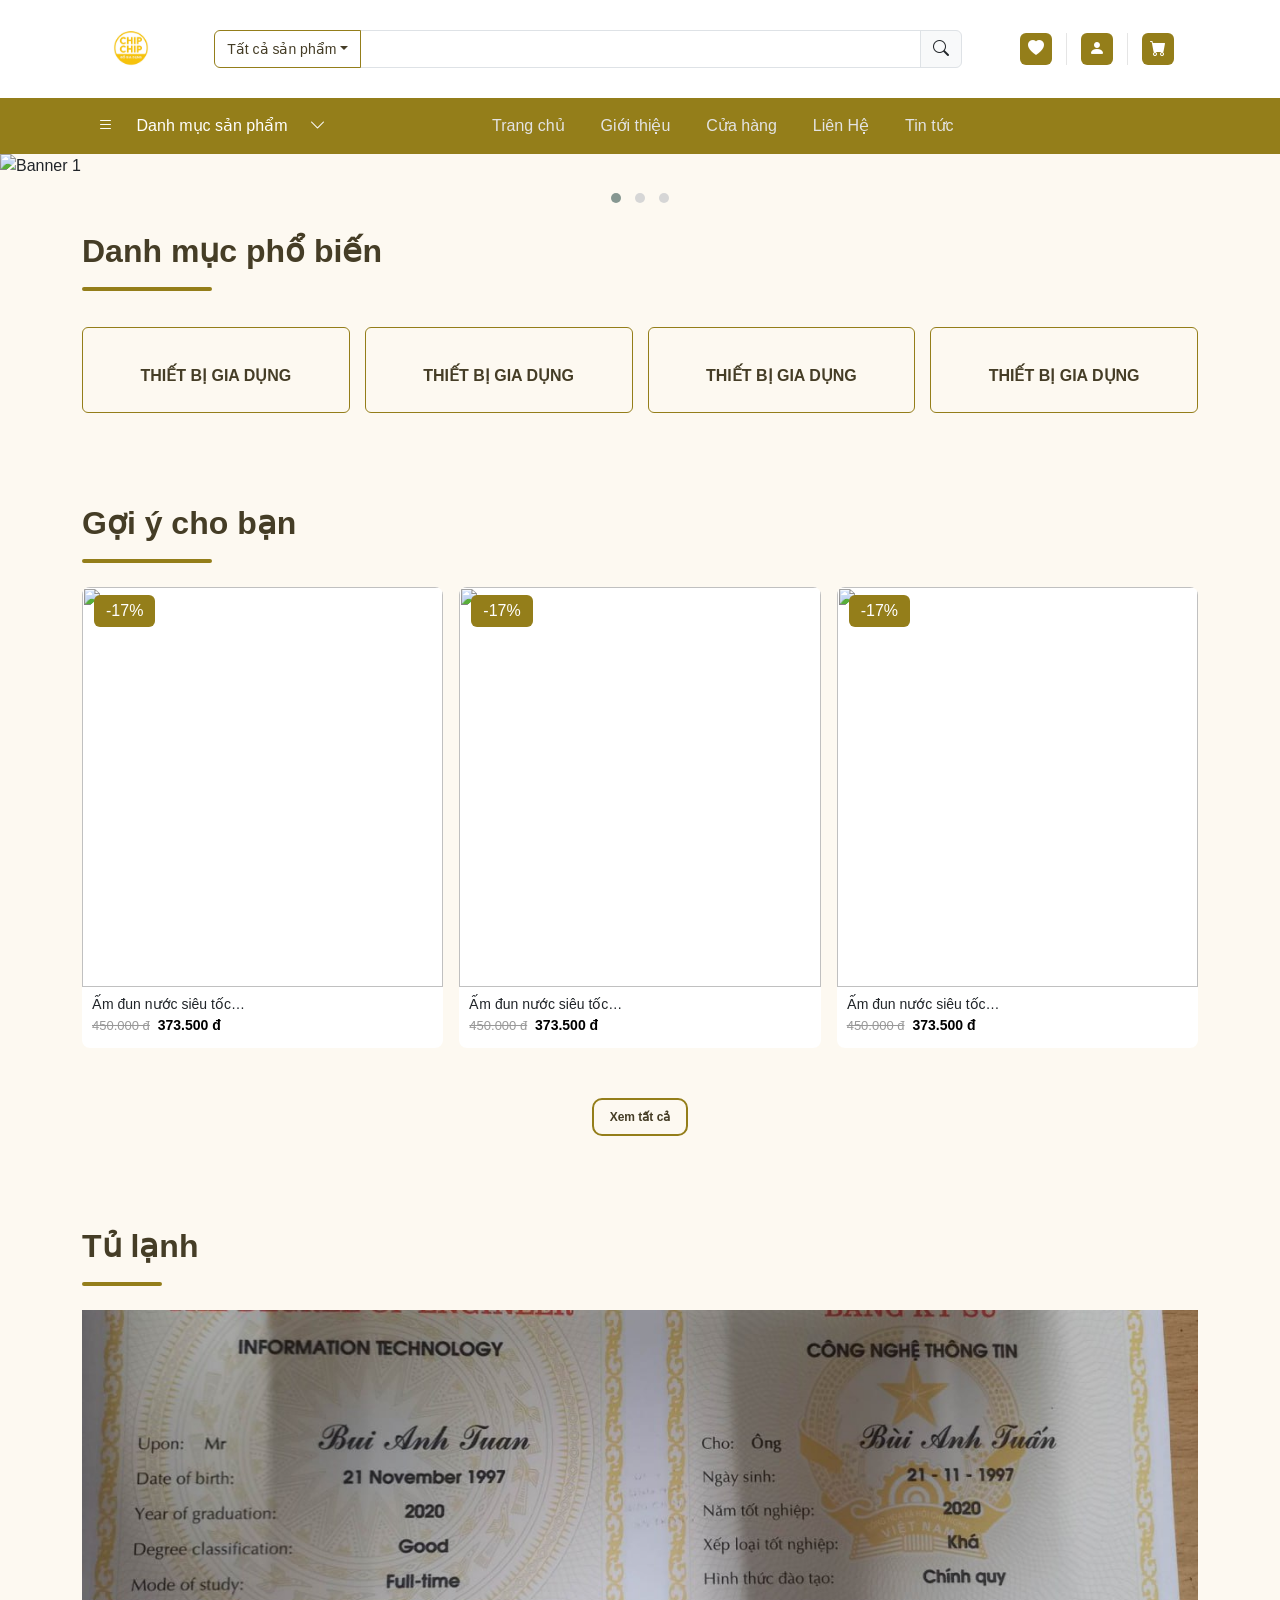
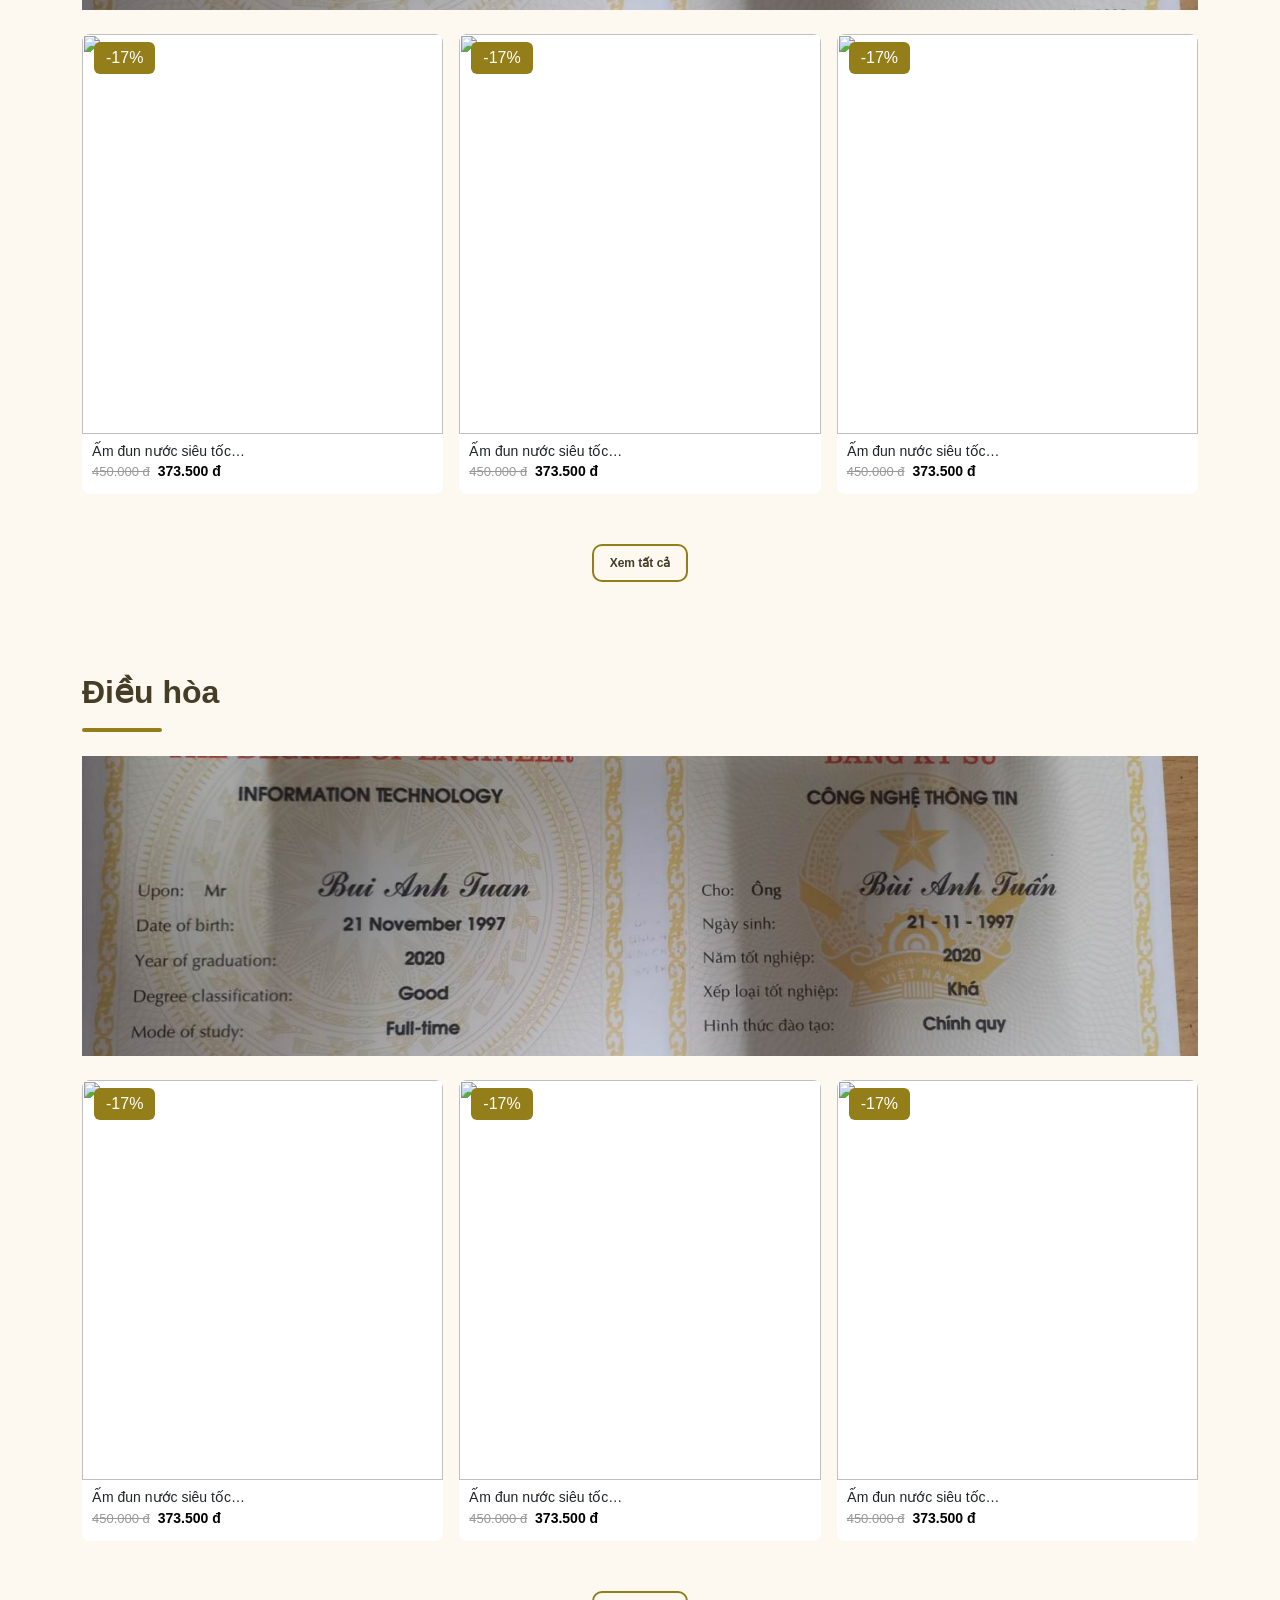
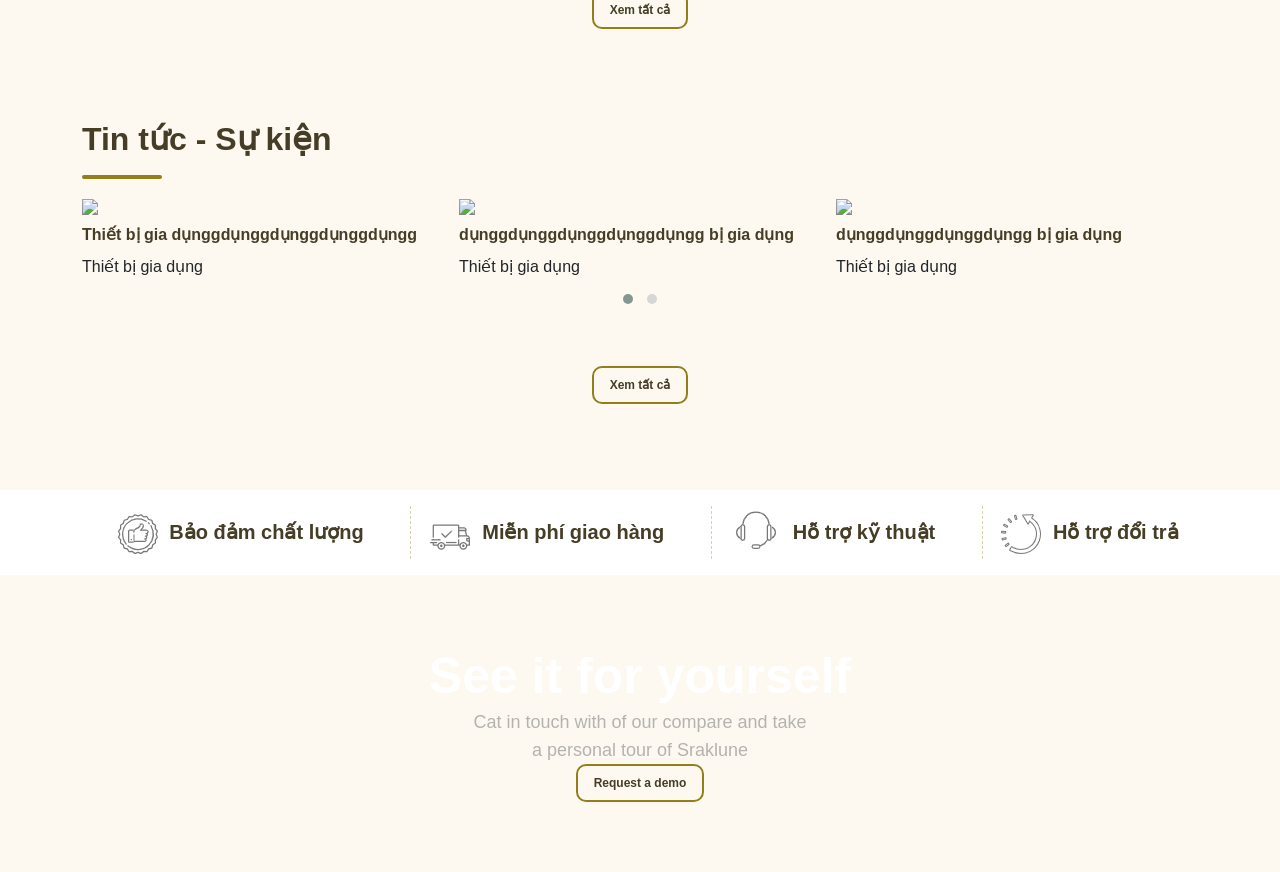
==== commit abf0fa40: "tándasbnd" ====
--- a/index.html
+++ b/index.html
@@ -5,331 +5,414 @@
   <meta charset="UTF-8" />
   <meta http-equiv="X-UA-Compatible" content="IE=edge" />
   <meta name="viewport" content="width=device-width, initial-scale=1.0" />
-  <title>Saigon Jeep Tour, Saigon Jeep Tour, Saigon Jeep Tour</title>
-  <link rel="preconnect" href="https://fonts.googleapis.com" />
-  <link rel="preconnect" href="https://fonts.gstatic.com" crossorigin />
-  <link href="https://fonts.googleapis.com/css2?family=Sora:wght@300;400;600&display=swap" rel="stylesheet" />
-  <link rel="stylesheet" href="sass/main.css" />
+  <title>Đồ gia dụng chip</title>
+  <link rel="preconnect" href="https://fonts.googleapis.com">
+  <link rel="preconnect" href="https://fonts.gstatic.com" crossorigin>
+  <link href="https://fonts.googleapis.com/css2?family=Roboto:ital,wght@0,100..900;1,100..900&display=swap"
+    rel="stylesheet">
+  <link href="https://cdn.jsdelivr.net/npm/bootstrap@5.3.8/dist/css/bootstrap.min.css" rel="stylesheet"
+    integrity="sha384-sRIl4kxILFvY47J16cr9ZwB07vP4J8+LH7qKQnuqkuIAvNWLzeN8tE5YBujZqJLB" crossorigin="anonymous">
+  <link rel="stylesheet" href="https://cdn.jsdelivr.net/npm/bootstrap-icons@1.11.3/font/bootstrap-icons.css">
+  <link rel="stylesheet" href="./sass/main.css" />
+  <link href="vendor/owl-carousel/css/owl.carousel.css" rel="stylesheet">
 </head>
 
 <body>
-  <div class="wrapper">
-    <!-- Header -->
+  <div>
     <header class="header">
-      <div class="header-top">
-        <a href="index.html" class="header-logo">
-          <img class="header-logo-image" src="/images/header/logo.jpg" alt="" />
-          <!-- <span class="header-logo-text">Type Email</span> -->
-        </a>
-        <ul class="menu">
-          <li class="menu-item">
-            <a href="#" class="menu-link">Home</a>
-          </li>
-          <li class="menu-item">
-            <a href="#" class="menu-link">Pricing</a>
-          </li>
-          <li class="menu-item">
-            <a href="#" class="menu-link">Resources</a>
-          </li>
-          <li class="menu-item">
-            <a href="#" class="menu-link">Support</a>
-          </li>
-        </ul>
-        <span class="menu-toggle">
-          <svg width="20" height="20" viewBox="0 0 13 12" fill="none" xmlns="http://www.w3.org/2000/svg">
-            <rect width="13" height="2" fill="#82E263" />
-            <rect y="5" width="13" height="2" fill="#82E263" />
-            <rect y="10" width="13" height="2" fill="#82E263" />
-          </svg>
-        </span>
-      </div>
-      <div class="header-content">
-        <h1 class="header-heading text-primary">
-          Online shoppers into loyal, lifetime customers with email & sms
-          marketing
-        </h1>
-        <div class="header-buttons">
-          <a href="#" class="header-started button button--primary">Get started</a>
-          <a href="#" class="header-works">
-            <span>How it works</span>
-            <img src="/images/icon-play.svg" alt="" />
-          </a>
-        </div>
-      </div>
-      <div class="header-image">
-        <img srcset="/images/img1.png 2x" alt="" />
-      </div>
-    </header>
-    <!-- End Header -->
-    <main>
-      <section class="countdown">
+      <div class="header-wapper">
         <div class="container">
-          <div class="countdown-list">
-            <div class="countdown-item">
-              <h3 class="countdown-title">1,700+</h3>
-              <p class="countdown-text">Companies using Sendlance</p>
-            </div>
-            <div class="countdown-item">
-              <h3 class="countdown-title">40 million+</h3>
-              <p class="countdown-text">Emails sent daily</p>
-            </div>
-            <div class="countdown-item">
-              <h3 class="countdown-title">20.000+</h3>
-              <p class="countdown-text">Users on sendlance</p>
-            </div>
-          </div>
-        </div>
-      </section>
-      <section class="newsletter">
-        <div class="container">
-          <div class="newsletter-header">
-            <h2 class="heading heading--big">
-              More than just drips and newsletters
-            </h2>
-            <p class="text">
-              awareness through email became a must-have, and our ESP wasn't
-              cutting
-            </p>
-          </div>
-        </div>
-        <div class="newsletter-main">
-          <div class="newsletter-container">
-            <div class="newsletter-content">
-              <h3 class="heading heading--normal newsletter-title">
-                Drive 30-40% of your revenue with email marekiting
-              </h3>
-              <p class="text newsletter-desc">
-                Unlock customer insights to grow your business faster. Store
-                all your customer data collected from storefront to marketing
-                channels in one central hub far easy use in every strategy.
-              </p>
-              <div class="newsletter-list">
-                <div class="newsletter-item">
-                  <img srcset="/images/icon-home.png 2x" alt="" class="newsletter-icon" />
-                  <h4 class="heading heading--small newsletter-name">
-                    Marketing Automation
-                  </h4>
-                  <p class="text newsletter-text">
-                    From open rates to conversion performance, get access to
-                    tons of data.
-                  </p>
-                  <a href="#" class="newsletter-link">Read More</a>
-                </div>
-                <div class="newsletter-item">
-                  <img srcset="/images/icon-home.png 2x" alt="" class="newsletter-icon" />
-                  <h4 class="heading heading--small newsletter-name">
-                    Marketing Automation
-                  </h4>
-                  <p class="text newsletter-text">
-                    From open rates to conversion performance, get access to
-                    tons of data.
-                  </p>
-                  <a href="#" class="newsletter-link">Read More</a>
-                </div>
-              </div>
-            </div>
-            <div class="newsletter-image">
-              <img srcset="/images/img2.png 2x" alt="" />
-            </div>
-          </div>
-        </div>
-      </section>
-      <section class="feature">
-        <div class="container">
-          <div class="feature-main">
-            <div class="feature-image">
-              <img srcset="/images/img3.png 2x" alt="" />
-            </div>
-            <div class="feature-content">
-              <h3 class="heading heading--normal feature-title">
-                Create raving fans that keep buying over and over you get the
-                point.
-              </h3>
-              <p class="text feature-text">
-                Unlock customer insights to grow your business faster. Store
-                all your customer data collected from storefront to marketing
-                channels in one central hub far easy use in every strategy.
-              </p>
-              <p class="text">
-                Our open rate has tripled and our click rate on links is up at
-                least 15%.
-              </p>
-              <a href="#" class="button button--primary feature-link">Learn more</a>
-            </div>
-          </div>
-        </div>
-      </section>
-      <section class="service">
-        <div class="container">
-          <h2 class="heading heading--big service-heading">
-            Our some service
-          </h2>
-          <div class="service-list">
-            <div class="service-item">
-              <div class="service-icon">
-                <svg width="24" height="17" viewBox="0 0 24 17" fill="none" xmlns="http://www.w3.org/2000/svg">
-                  <path
-                    d="M24 14.875V2.125C24 0.949167 23.0547 0 21.8836 0H2.1164C0.945326 0 0 0.949167 0 2.125V14.875C0 16.0508 0.945326 17 2.1164 17H21.8836C23.0547 17 24 16.0508 24 14.875ZM22.1517 1.96917C22.6173 2.43667 22.3633 2.91833 22.1093 3.15917L16.381 8.42917L21.8836 14.1808C22.0529 14.3792 22.1658 14.6908 21.9683 14.9033C21.7848 15.13 21.3616 15.1158 21.1781 14.9742L15.0123 9.69L11.9929 12.4525L8.98765 9.69L2.82187 14.9742C2.63845 15.1158 2.21517 15.13 2.03175 14.9033C1.83422 14.6908 1.94709 14.3792 2.1164 14.1808L7.61905 8.42917L1.89065 3.15917C1.63668 2.91833 1.38272 2.43667 1.84832 1.96917C2.31393 1.50167 2.79365 1.72833 3.18871 2.06833L11.9929 9.20833L20.8113 2.06833C21.2063 1.72833 21.6861 1.50167 22.1517 1.96917Z"
-                    fill="currentColor" />
-                </svg>
-              </div>
-              <h3 class="heading heading--small service-title">
-                Email Marketing
-              </h3>
-              <p class="service-desc">
-                Set up standing order in-app, and send money to any other bank
-                account instantly
-              </p>
-            </div>
-            <div class="service-item is-active">
-              <div class="service-icon">
-                <svg width="30" height="30" viewBox="0 0 30 30" fill="none" xmlns="http://www.w3.org/2000/svg">
-                  <path
-                    d="M15 0C6.71484 0 0 5.0332 0 11.25C0 15.6445 3.36914 19.4414 8.26758 21.293L4.99805 30L14.4023 22.4766C14.6016 22.4824 14.7949 22.5 15 22.5C23.2852 22.5 30 17.4668 30 11.25C30 5.0332 23.2852 0 15 0ZM7.5 13.752C6.12305 13.752 4.99805 12.6328 4.99805 11.25C4.99805 9.86719 6.11719 8.74805 7.5 8.74805C8.87695 8.74805 10.002 9.86719 10.002 11.25C10.002 12.6328 8.87695 13.752 7.5 13.752ZM15 13.752C13.623 13.752 12.498 12.6328 12.498 11.25C12.498 9.86719 13.6172 8.74805 15 8.74805C16.377 8.74805 17.502 9.86719 17.502 11.25C17.502 12.6328 16.377 13.752 15 13.752ZM22.5 13.752C21.123 13.752 19.998 12.6328 19.998 11.25C19.998 9.86719 21.1172 8.74805 22.5 8.74805C23.877 8.74805 25.002 9.86719 25.002 11.25C25.002 12.6328 23.877 13.752 22.5 13.752Z"
-                    fill="currentColor" />
-                </svg>
-              </div>
-              <h3 class="heading heading--small service-title">
-                SMS Marketing
-              </h3>
-              <p class="service-desc">
-                Manage your account from your phone or computer. Do everything
-                you need from the app.
-              </p>
-            </div>
-            <div class="service-item">
-              <div class="service-icon">
-                <svg width="26" height="26" viewBox="0 0 26 26" fill="none" xmlns="http://www.w3.org/2000/svg">
-                  <path
-                    d="M23 3.00002C22.1875 2.18741 21.2228 1.54281 20.1612 1.10303C19.0995 0.663245 17.9616 0.43689 16.8125 0.43689C15.6634 0.43689 14.5255 0.663245 13.4638 1.10303C12.4022 1.54281 11.4375 2.18741 10.625 3.00002L0.849998 12.775C0.617185 13.0092 0.486507 13.326 0.486507 13.6563C0.486507 13.9865 0.617185 14.3033 0.849998 14.5375L5.275 18.9625L0.849998 23.375L2.625 25.15L7.0375 20.725L11.4625 25.15C11.6967 25.3828 12.0135 25.5135 12.3437 25.5135C12.674 25.5135 12.9908 25.3828 13.225 25.15L23 15.425C23.8201 14.6116 24.4711 13.6438 24.9153 12.5776C25.3595 11.5113 25.5882 10.3676 25.5882 9.21252C25.5882 8.05742 25.3595 6.91374 24.9153 5.84748C24.4711 4.78121 23.8201 3.81345 23 3.00002ZM19.625 6.37502C18.8506 5.63537 17.8209 5.22263 16.75 5.22263C15.6791 5.22263 14.6494 5.63537 13.875 6.37502L12.55 5.05002C13.6652 3.93863 15.1755 3.31458 16.75 3.31458C18.3245 3.31458 19.8347 3.93863 20.95 5.05002L19.625 6.37502Z"
-                    fill="currentColor" />
-                </svg>
-              </div>
-              <h3 class="heading heading--small service-title">
-                Intellegent pop ups
-              </h3>
-              <p class="service-desc">
-                Your bank account lets you easily lock your card in the app,
-                and later reorder it witha tap of a button
-              </p>
-            </div>
-          </div>
-        </div>
-      </section>
-      <section class="tools">
-        <div class="container">
-          <div class="tools-main">
-            <div class="tools-content">
-              <h2 class="heading heading--big tools-heading">
-                Join forces with your favorite business tools
-              </h2>
-              <p class="text tools-text">
-                awareness through email became a must-have, and our ESP wasn't
-                cutting
-              </p>
-              <a href="#" class="button button--primary tools-button">See imagradtions</a>
-            </div>
-            <div class="tools-image">
-              <img srcset="/images/img4.png 2x" alt="" />
-            </div>
-          </div>
-        </div>
-      </section>
-      <section class="testimonial">
-        <div class="container">
-          <h2 class="heading heading--big testimonial-heading">
-            See what our customer have to say
-          </h2>
-          <div class="testimonial-main">
-            <div class="testimonial-image">
-              <img
-                src="https://images.unsplash.com/photo-1616763355548-1b606f439f86?ixlib=rb-1.2.1&ixid=MnwxMjA3fDB8MHxwaG90by1wYWdlfHx8fGVufDB8fHx8&auto=format&fit=crop&w=1470&q=80"
-                alt="" />
-            </div>
-            <div class="testimonial-content">
-              <div class="testimonial-text">
-                "New 2022, we sent a few email blasts with MailChimp here and
-                there, but it wasn't a focus. Once we shiftedaway from
-                retail-only sales to eCornmerce soles, driving customer
-                awareness through email became a must-have, and our ESP wasn't
-                cutting
-              </div>
-              <h4 class="testimonial-author">
-                Lello Mhoury. Crecter of Marketing
-              </h4>
-              <img srcset="/images/img-star.png 2x" alt="" class="testimonal-star" />
-              <p class="testimonial-rating">4.5 Rating Capture</p>
-            </div>
-          </div>
-        </div>
-      </section>
-      <section class="library">
-        <div class="container">
-          <div class="library-header">
-            <h2 class="heading heading--big">Sendlane Resource Library</h2>
-            <p class="text">
-              Cat in tuch with of our compare and take a personal tour of
-              Sraklune
-            </p>
-          </div>
-          <div class="library-tabs">
-            <div class="library-tab is-active">Articles</div>
-            <div class="library-tab">Ebooks</div>
-            <div class="library-tab">Products</div>
-          </div>
-          <div class="library-list">
-            <div class="library-item">
-              <a href="#" class="library-image">
-                <img
-                  src="https://images.unsplash.com/photo-1570993492881-25240ce854f4?ixlib=rb-1.2.1&ixid=MnwxMjA3fDB8MHxwaG90by1wYWdlfHx8fGVufDB8fHx8&auto=format&fit=crop&w=1445&q=80"
-                  alt="" />
-              </a>
-              <a href="#" class="library-category">Email Marketing</a>
-              <h3>
-                <a href="#" class="library-title heading heading--small">
-                  Now to Grow lbw Email List 5 Email
-                </a>
-              </h3>
-            </div>
-            <div class="library-item">
-              <a href="#" class="library-image">
-                <img
-                  src="https://images.unsplash.com/photo-1570993492881-25240ce854f4?ixlib=rb-1.2.1&ixid=MnwxMjA3fDB8MHxwaG90by1wYWdlfHx8fGVufDB8fHx8&auto=format&fit=crop&w=1445&q=80"
-                  alt="" />
-              </a>
-              <a href="#" class="library-category">Email Marketing</a>
-              <h3>
-                <a href="#" class="library-title heading heading--small">
-                  Now to Grow lbw Email List 5 Email
-                </a>
-              </h3>
-            </div>
-            <div class="library-item">
-              <a href="#" class="library-image">
-                <img
-                  src="https://images.unsplash.com/photo-1570993492881-25240ce854f4?ixlib=rb-1.2.1&ixid=MnwxMjA3fDB8MHxwaG90by1wYWdlfHx8fGVufDB8fHx8&auto=format&fit=crop&w=1445&q=80"
-                  alt="" />
-              </a>
-              <a href="#" class="library-category">Email Marketing</a>
-              <h3>
-                <a href="#" class="library-title heading heading--small">
-                  Now to Grow lbw Email List 5 Email
-                </a>
-              </h3>
-            </div>
-          </div>
-          <a href="#" class="button button--primary library-more">
-            <span>See Update</span>
-            <span class="icon">
-              <svg xmlns="http://www.w3.org/2000/svg" fill="none" viewBox="0 0 24 24" stroke="currentColor"
-                stroke-width="2" style="max-height: 24px">
-                <path stroke-linecap="round" stroke-linejoin="round" d="M14 5l7 7m0 0l-7 7m7-7H3" />
+          <div class="header-top">
+            <ul class="header-top--menu menu">
+              <li class="close-menu" style="text-align: end;">
+                <i class="bi bi-x-lg" style="cursor: pointer; padding:6px;font-size: 24px;"></i>
+              </li>
+              <li class="menu-item">
+                <a href="#" class="menu-link">Trang chủ</a>
+              </li>
+              <li class="menu-item">
+                <a href="#" class="menu-link">Giới thiệu</a>
+              </li>
+              <li class="menu-item">
+                <a href="#" class="menu-link">Cửa hàng</a>
+              </li>
+              <li class="menu-item">
+                <a href="#" class="menu-link">Liên Hệ</a>
+              </li>
+              <li class="menu-item">
+                <a href="#" class="menu-link">Tin tức</a>
+              </li>
+            </ul>
+            <span class="menu-toggle">
+              <svg width="20" height="20" viewBox="0 0 13 12" fill="none" xmlns="http://www.w3.org/2000/svg">
+                <rect width="13" height="2" fill="#947e1a" />
+                <rect y="5" width="13" height="2" fill="#947e1a" />
+                <rect y="10" width="13" height="2" fill="#947e1a" />
               </svg>
             </span>
-          </a>
-        </div>
-      </section>
-    </main>
+            <div>
+              <img class="header-top--img" src="./images/header/chipchipLogo.jpg">
+            </div>
+            <div class="input-group header-top--search" style="width: 70%;">
+              <button class="btn btn-outline-secondary dropdown-toggle" type="button" data-bs-toggle="dropdown"
+                aria-expanded="false">Tất cả sản phẩm</button>
+              <ul class="dropdown-menu">
+                <li><a class="dropdown-item" href="#">Action</a></li>
+                <li><a class="dropdown-item" href="#">Another action</a></li>
+                <li><a class="dropdown-item" href="#">Something else here</a></li>
+                <li>
+                  <hr class="dropdown-divider">
+                </li>
+                <li><a class="dropdown-item" href="#">Separated link</a></li>
+              </ul>
+              <input type="text" class="form-control" aria-label="Text input with dropdown button">
+              <span class="input-group-text"><i class="bi bi-search"></i></span>
+            </div>
+            <div class="header-top--group d-flex justify-between">
+              <div class="box">
+                <i class="box-icon bi bi-heart-fill"></i>
+              </div>
+              <div class="line"></div>
+              <div class="box">
+                <i class="box-icon bi bi-person-fill"></i>
+              </div>
+              <div class="line"></div>
+              <div class="box">
+                <i class="box-icon bi bi-cart-fill"></i>
+              </div>
+            </div>
+          </div>
+        </div>
+        <div class="navigate">
+          <div class="container">
+            <div class="d-flex align-items-center">
+              <div class="category-menu" id="menu-toggle">
+                <div class="d-flex justify-between align-items-center">
+                  <i style="color: white;" class="bi bi-list"></i>
+                  <p style="color: white">Danh mục sản phẩm</p>
+                  <i style="color: white;" class="bi bi-chevron-down"></i>
+                </div>
+                <ul class="category-list">
+                  <li>Máy tính</li>
+                  <li>Phụ kiện máy tính</li>
+                  <li>Thiết bị điện</li>
+                  <li>Thiết bị gia dụng</li>
+                  <li>Điều hoà</li>
+                  <li>Tủ lạnh</li>
+                </ul>
+              </div>
+              <div>
+                <ul class="navigate-menu menu">
+                  <li class="menu-item">
+                    <a href="#" class="menu-link">Trang chủ</a>
+                  </li>
+                  <li class="menu-item">
+                    <a href="#" class="menu-link">Giới thiệu</a>
+                  </li>
+                  <li class="menu-item">
+                    <a href="#" class="menu-link">Cửa hàng</a>
+                  </li>
+                  <li class="menu-item">
+                    <a href="#" class="menu-link">Liên Hệ</a>
+                  </li>
+                  <li class="menu-item">
+                    <a href="#" class="menu-link">Tin tức</a>
+                  </li>
+                </ul>
+              </div>
+            </div>
+          </div>
+        </div>
+      </div>
+      <div class="menu-overlay"></div>
+    </header>
+    <section class="slider">
+      <div class="owl-carousel owl-theme" id="homeCarousel">
+        <div class="item">
+          <img src="https://cdnv2.tgdd.vn/mwg-static/tgdd/Banner/09/d3/09d3b4e87f366285c247be66cc709166.png"
+            alt="Banner 1">
+        </div>
+        <div class="item">
+          <img src="https://picsum.photos/1200/400?random=2" alt="Banner 2">
+        </div>
+        <div class="item">
+          <img src="https://picsum.photos/1200/400?random=3" alt="Banner 3">
+        </div>
+      </div>
+    </section>
+    <div class="wrapper">
+      <main>
+        <!-- Danh mục phổ biến -->
+        <section class="categorypopular">
+          <div class="container">
+            <p class="title">Danh mục phổ biến</p>
+            <div class="divider" style="width: 130px;"></div>
+            <div class="owl-carousel owl-theme categorypopular-item">
+              <div class="categorypopular-item--box">
+              </div>
+            </div>
+          </div>
+        </section>
+        <!-- Gợi ý cho bạn -->
+        <section class="suggest">
+          <div class="container">
+            <p class="title">Gợi ý cho bạn</p>
+            <div class="divider" style="width: 130px;"></div>
+            <div class="suggest-list">
+              <div class="product-item">
+                <div class="product-item--media">
+                  <div class="label">-17%</div>
+                  <img class="main" src="https://picsum.photos/1200/400?random=3" alt="">
+                  <img class="default" src="https://picsum.photos/1200/400?random=2" alt="">
+                  <button class="product-item--quickview">XEM NHANH</button>
+                </div>
+                <div class="product-item--info">
+                  <h3 class="product-item--title">
+                    Ấm đun nước siêu tốc…
+                  </h3>
+                  <div class="product-item--price">
+                    <span class="old">450.000 đ</span>
+                    <span class="current">373.500 đ</span>
+                  </div>
+                </div>
+              </div>
+              <div class="product-item">
+                <div class="product-item--media">
+                  <div class="label">-17%</div>
+                  <img class="main"
+                    src="https://quochungtech.net/wp-content/uploads/2025/05/347242417_159852880390431_7890849933124484445_n-600x600-1-300x360.jpg"
+                    alt="">
+                  <img class="default"
+                    src="https://quochungtech.net/wp-content/uploads/2025/05/347242417_159852880390431_7890849933124484445_n-600x600-1-300x360.jpg"
+                    alt="">
+                  <button class="product-item--quickview">XEM NHANH</button>
+                </div>
+                <div class="product-item--info">
+                  <h3 class="product-item--title">
+                    Ấm đun nước siêu tốc…
+                  </h3>
+                  <div class="product-item--price">
+                    <span class="old">450.000 đ</span>
+                    <span class="current">373.500 đ</span>
+                  </div>
+                </div>
+              </div>
+              <div class="product-item">
+                <div class="product-item--media">
+                  <div class="label">-17%</div>
+                  <img class="main" src="https://picsum.photos/1200/400?random=3" alt="">
+                  <img class="default" src="https://picsum.photos/1200/400?random=2" alt="">
+                  <button class="product-item--quickview">XEM NHANH</button>
+                </div>
+                <div class="product-item--info">
+                  <h3 class="product-item--title">
+                    Ấm đun nước siêu tốc…
+                  </h3>
+                  <div class="product-item--price">
+                    <span class="old">450.000 đ</span>
+                    <span class="current">373.500 đ</span>
+                  </div>
+                </div>
+              </div>
+
+            </div>
+            <div style="margin-top:50px;text-align: center;">
+              <a href="#" class="button button--primary footer-button">
+                Xem tất cả
+              </a>
+            </div>
+
+          </div>
+        </section>
+        <!-- Tủ lạnh -->
+        <section class="categoryproduct">
+          <div class="container">
+            <p class="title">Tủ lạnh</p>
+            <div class="divider" style="width: 80px;"></div>
+            <div class="banner">
+              <img class="banner-img" src="./images/sliders/photo_2025-03-20_15-30-40.jpg" alt="">
+            </div>
+            <div class="categoryproduct-list">
+              <div class="product-item">
+                <div class="product-item--media">
+                  <div class="label">-17%</div>
+                  <img class="main" src="https://picsum.photos/1200/400?random=3" alt="">
+                  <img class="default" src="https://picsum.photos/1200/400?random=2" alt="">
+                  <button class="product-item--quickview">XEM NHANH</button>
+                </div>
+                <div class="product-item--info">
+                  <h3 class="product-item--title">
+                    Ấm đun nước siêu tốc…
+                  </h3>
+                  <div class="product-item--price">
+                    <span class="old">450.000 đ</span>
+                    <span class="current">373.500 đ</span>
+                  </div>
+                </div>
+              </div>
+              <div class="product-item">
+                <div class="product-item--media">
+                  <div class="label">-17%</div>
+                  <img class="main"
+                    src="https://quochungtech.net/wp-content/uploads/2025/05/347242417_159852880390431_7890849933124484445_n-600x600-1-300x360.jpg"
+                    alt="">
+                  <img class="default"
+                    src="https://quochungtech.net/wp-content/uploads/2025/05/347242417_159852880390431_7890849933124484445_n-600x600-1-300x360.jpg"
+                    alt="">
+                  <button class="product-item--quickview">XEM NHANH</button>
+                </div>
+                <div class="product-item--info">
+                  <h3 class="product-item--title">
+                    Ấm đun nước siêu tốc…
+                  </h3>
+                  <div class="product-item--price">
+                    <span class="old">450.000 đ</span>
+                    <span class="current">373.500 đ</span>
+                  </div>
+                </div>
+              </div>
+              <div class="product-item">
+                <div class="product-item--media">
+                  <div class="label">-17%</div>
+                  <img class="main" src="https://picsum.photos/1200/400?random=3" alt="">
+                  <img class="default" src="https://picsum.photos/1200/400?random=2" alt="">
+                  <button class="product-item--quickview">XEM NHANH</button>
+                </div>
+                <div class="product-item--info">
+                  <h3 class="product-item--title">
+                    Ấm đun nước siêu tốc…
+                  </h3>
+                  <div class="product-item--price">
+                    <span class="old">450.000 đ</span>
+                    <span class="current">373.500 đ</span>
+                  </div>
+                </div>
+              </div>
+
+            </div>
+            <div style="margin-top:50px;text-align: center;">
+              <a href="#" class="button button--primary footer-button">
+                Xem tất cả
+              </a>
+            </div>
+
+          </div>
+        </section>
+        <!-- Điều hòa -->
+        <section class="categoryproduct">
+          <div class="container">
+            <p class="title">Điều hòa</p>
+            <div class="divider" style="width: 80px;"></div>
+            <div class="banner">
+              <img class="banner-img" src="./images/sliders/photo_2025-03-20_15-30-40.jpg" alt="">
+            </div>
+            <div class="categoryproduct-list">
+              <div class="product-item">
+                <div class="product-item--media">
+                  <div class="label">-17%</div>
+                  <img class="main" src="https://picsum.photos/1200/400?random=3" alt="">
+                  <img class="default" src="https://picsum.photos/1200/400?random=2" alt="">
+                  <button class="product-item--quickview">XEM NHANH</button>
+                </div>
+                <div class="product-item--info">
+                  <h3 class="product-item--title">
+                    Ấm đun nước siêu tốc…
+                  </h3>
+                  <div class="product-item--price">
+                    <span class="old">450.000 đ</span>
+                    <span class="current">373.500 đ</span>
+                  </div>
+                </div>
+              </div>
+              <div class="product-item">
+                <div class="product-item--media">
+                  <div class="label">-17%</div>
+                  <img class="main"
+                    src="https://quochungtech.net/wp-content/uploads/2025/05/347242417_159852880390431_7890849933124484445_n-600x600-1-300x360.jpg"
+                    alt="">
+                  <img class="default"
+                    src="https://quochungtech.net/wp-content/uploads/2025/05/347242417_159852880390431_7890849933124484445_n-600x600-1-300x360.jpg"
+                    alt="">
+                  <button class="product-item--quickview">XEM NHANH</button>
+                </div>
+                <div class="product-item--info">
+                  <h3 class="product-item--title">
+                    Ấm đun nước siêu tốc…
+                  </h3>
+                  <div class="product-item--price">
+                    <span class="old">450.000 đ</span>
+                    <span class="current">373.500 đ</span>
+                  </div>
+                </div>
+              </div>
+              <div class="product-item">
+                <div class="product-item--media">
+                  <div class="label">-17%</div>
+                  <img class="main" src="https://picsum.photos/1200/400?random=3" alt="">
+                  <img class="default" src="https://picsum.photos/1200/400?random=2" alt="">
+                  <button class="product-item--quickview">XEM NHANH</button>
+                </div>
+                <div class="product-item--info">
+                  <h3 class="product-item--title">
+                    Ấm đun nước siêu tốc…
+                  </h3>
+                  <div class="product-item--price">
+                    <span class="old">450.000 đ</span>
+                    <span class="current">373.500 đ</span>
+                  </div>
+                </div>
+              </div>
+
+            </div>
+            <div style="margin-top:50px;text-align: center;">
+              <a href="#" class="button button--primary footer-button">
+                Xem tất cả
+              </a>
+            </div>
+
+          </div>
+        </section>
+        <!-- Tin tức -->
+        <section class="new">
+          <div class="container">
+            <p class="title">Tin tức - Sự kiện</p>
+            <div class="divider" style="width: 80px;"></div>
+            <div class="new-list owl-carousel owl-theme">
+
+            </div>
+            <div style="margin-top:50px;text-align: center;">
+              <a href="#" class="button button--primary footer-button">
+                Xem tất cả
+              </a>
+            </div>
+
+          </div>
+        </section>
+      </main>
+
+    </div>
+    <section class="service">
+      <div class="service-wrap">
+        <div class="service-list container">
+          <div class="service-list--item">
+            <img class="image" src="./images/service/1.png">
+            <p class="title">Bảo đảm chất lượng</p>
+          </div>
+          <div class="service-list--item">
+            <img class="image" src="./images/service/2.png">
+            <p class="title">Miễn phí giao hàng</p>
+          </div>
+          <div class="service-list--item">
+            <img class="image" src="./images/service/3.png">
+            <p class="title">Hỗ trợ kỹ thuật</p>
+          </div>
+          <div class="service-list--item">
+            <img class="image" src="./images/service/4.png">
+            <p class="title">Hỗ trợ đổi trả</p>
+          </div>
+        </div>
+      </div>
+    </section>
     <footer class="footer">
       <div class="container">
         <div class="footer-header">
@@ -345,7 +428,126 @@
       </div>
     </footer>
   </div>
+  <!-- Script -->
+  <script src="https://code.jquery.com/jquery-3.6.0.min.js"></script>
+  <script src="vendor/owl-carousel/js/owl.carousel.js"></script>
   <script src="./app.js"></script>
+  <script src="https://cdn.jsdelivr.net/npm/bootstrap@5.3.8/dist/js/bootstrap.bundle.min.js"
+    integrity="sha384-FKyoEForCGlyvwx9Hj09JcYn3nv7wiPVlz7YYwJrWVcXK/BmnVDxM+D2scQbITxI"
+    crossorigin="anonymous"></script>
+  <script>
+    $('#homeCarousel').owlCarousel({
+      autoplay: true,
+      dot: false,
+      // loop: true,
+      margin: 15,
+      responsiveClass: true,
+      responsive: {
+        0: {
+          items: 1,
+          nav: false
+        },
+        480: {
+          items: 1,
+          nav: false
+        },
+        768: {
+          items: 1,
+          nav: false
+        },
+
+      }
+
+    });
+    //---- Danh mục phổ biến slider
+    popularCategory()
+    function popularCategory() {
+      let dataCategory = [
+        { id: 1, img: 'https://quochungtech.net/wp-content/uploads/2025/05/thiet-bi-gia-dung.png', title: 'Thiết bị gia dụng' },
+        { id: 2, img: 'https://quochungtech.net/wp-content/uploads/2025/05/thiet-bi-gia-dung.png', title: 'Thiết bị gia dụng' },
+        { id: 3, img: 'https://quochungtech.net/wp-content/uploads/2025/05/thiet-bi-gia-dung.png', title: 'Thiết bị gia dụng' },
+        { id: 3, img: 'https://quochungtech.net/wp-content/uploads/2025/05/thiet-bi-gia-dung.png', title: 'Thiết bị gia dụng' },
+      ]
+      let str = '';
+      dataCategory.map((res) => {
+        str += `<div class="categorypopular-item--box">
+                <img class="img" src="${res.img}" alt="">
+                <p class="title">${res.title}</p>
+              </div>`
+      })
+      var slider = $('.categorypopular-item');
+      slider.html(str)
+      slider.owlCarousel({
+        // autoplay: true,
+        loop: false,
+        margin: 15,
+        nav: false,
+        responsiveClass: true,
+        responsive: {
+          0: {
+            items: 1,
+            nav: false
+          },
+          480: {
+            items: 1,
+            nav: false
+          },
+          768: {
+            items: 4,
+            nav: false
+          },
+
+        }
+
+      });
+    }
+
+    //---- Danh sách tin tức
+    renderNews()
+    function renderNews() {
+      let dataNews = [
+        { id: 1, img: 'https://quochungtech.net/wp-content/uploads/2025/05/thiet-bi-gia-dung.png', title: 'Thiết bị gia dụnggdụnggdụnggdụnggdụngg', description: 'Thiết bị gia dụng' },
+        { id: 2, img: 'https://quochungtech.net/wp-content/uploads/2025/05/thiet-bi-gia-dung.png', title: 'dụnggdụnggdụnggdụnggdụngg bị gia dụng', description: 'Thiết bị gia dụng' },
+        { id: 3, img: 'https://quochungtech.net/wp-content/uploads/2025/05/thiet-bi-gia-dung.png', title: 'dụnggdụnggdụnggdụngg bị gia dụng', description: 'Thiết bị gia dụng' },
+        { id: 4, img: 'https://quochungtech.net/wp-content/uploads/2025/05/thiet-bi-gia-dung.png', title: 'dụnggdụnggdụnggdụnggdụngg bị gia dụng', description: 'Thiết bị gia dụng' }
+      ]
+      let str = '';
+      dataNews.map((res) => {
+        str += `<div class="new-list--item">
+                <img class="image" src="${res.img}">
+                 <p class="title">${res.title}</p>
+                 <p class="description">
+                ${res.description}</p>
+              </div>`
+      })
+      var sliderNews = $('.new-list');
+      sliderNews.html(str)
+      sliderNews.owlCarousel({
+        // autoplay: true,
+        loop: false,
+        margin: 15,
+        nav: false,
+        responsiveClass: true,
+        responsive: {
+          0: {
+            items: 1,
+            nav: false
+          },
+          480: {
+            items: 1,
+            nav: false
+          },
+          768: {
+            items: 3,
+            nav: false
+          },
+
+        }
+
+      });
+    }
+
+  </script>
 </body>
 
 </html>
--- a/sass/main.css
+++ b/sass/main.css
@@ -1,3 +1,4 @@
+@charset "UTF-8";
 *,
 *::before,
 *::after {
@@ -56,6 +57,7 @@
   --primary-color: #947e1a;
   --secondary-color: #c7aa23;
   --third-color: #f6f1e3fc;
+  --text-color:#453d26;
   --text-primary:#000000;
   --body-bg: #fdf9f1;
   --black: #1e1e1e;
@@ -91,17 +93,23 @@
 
 .button {
   display: inline-block;
-  color: white;
+  color: var(--text-color);
+  font-weight: 600;
   border-radius: 10px;
   line-height: 1.5;
   cursor: pointer;
   border: 0;
   outline: none;
-  padding: 15px 30px;
-  font-size: 18px;
+  padding: 8px 16px;
+  background-color: transparent;
+  font-size: 12px;
 }
 .button--primary {
+  border: 2px solid var(--primary-color);
+}
+.button--primary:hover {
   background-color: var(--primary-color);
+  color: white;
 }
 @media screen and (max-width: 1023px) {
   .button {
@@ -250,15 +258,16 @@
   display: flex;
   position: relative;
 }
+@media (min-width: 0) and (max-width: 767px) {
+  .header .navigate {
+    display: none;
+  }
+}
 .header .navigate-menu {
   display: flex !important;
 }
-@media (min-width: 0) and (max-width: 767px) {
-  .header .navigate-menu {
-    display: none !important;
-  }
-}
 .header .navigate .category-menu {
+  margin-right: 150px;
   width: 260px;
   position: relative;
   padding: 16px;
@@ -376,37 +385,6 @@
   color: white;
   font-size: 18px;
 }
-@media screen and (max-width: 1023px) {
-  .header {
-    margin-bottom: 60px;
-  }
-  .header-top {
-    justify-content: space-between;
-  }
-  .header-logo {
-    font-size: 20px;
-  }
-  .header-top {
-    padding: 25px 0 55px;
-  }
-  .header-heading {
-    font-size: 30px;
-    line-height: 1.5;
-    margin-bottom: 35px;
-  }
-  .header-login {
-    font-size: 12px;
-    margin-left: auto;
-    margin-right: 40px;
-  }
-  .header-buttons {
-    gap: 0 20px;
-    margin-bottom: 64px;
-  }
-  .header-works span {
-    display: none;
-  }
-}
 
 .menu {
   display: flex;
@@ -422,10 +400,14 @@
   pointer-events: none;
 }
 .menu-link {
-  color: var(--grayb5);
+  color: #e3e3e3;
   position: relative;
   display: inline-block;
   transition: color 0.25s ease-out;
+}
+.menu-link.is-active {
+  font-weight: 700;
+  color: white;
 }
 .menu-link:before {
   content: "";
@@ -438,7 +420,7 @@
   transition: width 0.25s ease-in;
 }
 .menu-link:hover {
-  color: var(--white);
+  color: rgba(201, 190, 160, 0.9882352941);
 }
 .menu-link:hover:before {
   width: 100%;
@@ -449,12 +431,12 @@
     left: 0;
     bottom: 0;
     top: 0;
-    width: 300px;
+    width: 250px;
     background-color: var(--secondary-color);
     z-index: 9;
     flex-direction: column;
     align-items: stretch;
-    transform: translate(150%, 0);
+    transform: translateX(-100%);
     transition: transform 0.25s ease-in;
     background-color: hsla(0, 0%, 100%, 0.95);
     box-shadow: 0 0 10px 0 rgba(0, 0, 0, 0.5);
@@ -463,18 +445,46 @@
     transform: none;
   }
   .menu-item {
-    margin-bottom: 15px;
+    border-bottom: 1px solid var(--primary-color);
   }
   .menu-link {
     display: block;
     padding: 15px;
+    color: var(--primary-color);
   }
   .menu-link:before {
     display: none;
   }
+  .menu-link.is-active {
+    font-weight: 600;
+    color: var(--primary-color);
+  }
   .menu-toggle {
     display: inline-block;
   }
+}
+
+.menu-overlay {
+  position: fixed;
+  inset: 0;
+  background: rgba(0, 0, 0, 0.5);
+  -webkit-backdrop-filter: blur(3px);
+          backdrop-filter: blur(3px);
+  z-index: 8;
+  opacity: 0;
+  visibility: hidden;
+  transition: opacity 0.25s ease;
+}
+
+.menu-overlay.is-show {
+  opacity: 1;
+  visibility: visible;
+}
+
+.body-no-scroll {
+  position: fixed; /* khóa body tại chỗ */
+  overflow: hidden; /* không cho scroll */
+  width: 100%;
 }
 
 .countdown {
@@ -638,57 +648,53 @@
 }
 
 .service {
-  padding: 166px 0 140px;
-}
-.service-heading {
-  text-align: center;
-  margin-bottom: 58px;
+  margin-top: 86px;
+}
+.service-wrap {
+  background-color: white;
 }
 .service-list {
-  display: grid;
-  grid-template-columns: repeat(3, minmax(0, 1fr));
-  gap: 20px;
-}
-.service-item {
-  padding: 43px 35px 63px;
-  background-color: transparent;
-  transition: all 0.2s linear;
-}
-.service-item.is-active, .service-item:hover {
-  background-color: var(--body-bg);
-  box-shadow: 0px 16px 250px 10px rgba(155, 155, 155, 0.25);
-}
-.service-item.is-active .service-icon, .service-item:hover .service-icon {
-  background-color: var(--primary-color);
-  color: white;
-}
-.service-icon {
-  width: 66px;
-  height: 66px;
-  border-radius: 100rem;
+  padding: 16px;
   display: flex;
-  justify-content: center;
+  justify-content: space-around;
+  gap: 16px;
+}
+@media (min-width: 0) and (max-width: 767px) {
+  .service-list {
+    display: block;
+  }
+}
+.service-list--item {
+  border-left: 1px dashed #d5d2ac;
+  display: flex;
   align-items: center;
-  margin-bottom: 46px;
-  background-color: rgba(0, 0, 0, 0.08);
-  transition: all 0.2s linear;
-}
-.service-title {
-  margin-bottom: 13px;
-}
-@media screen and (max-width: 1023px) {
-  .service {
-    padding: 60px 0;
+  gap: 8px;
+}
+@media (min-width: 0) and (max-width: 767px) {
+  .service-list--item {
+    border-bottom: 1px dashed #d5d2ac;
+    border-left: none;
   }
-  .service-heading {
-    margin-bottom: 35px;
+}
+.service-list--item:first-child {
+  border-left: none;
+}
+.service-list--item .title {
+  color: var(--text-color);
+  font-size: 20px;
+  font-weight: 600;
+}
+@media (min-width: 0) and (max-width: 767px) {
+  .service-list--item .title {
+    margin-bottom: 15px;
   }
-  .service-list {
-    grid-template-columns: 100%;
-    gap: 22px 0;
-  }
-  .service-item {
-    padding: 43px 63px 63px 35px;
+}
+.service-list--item .image {
+  margin-left: 15px;
+}
+@media (min-width: 0) and (max-width: 767px) {
+  .service-list--item .image {
+    margin: 15px 0px;
   }
 }
 
@@ -4905,11 +4911,271 @@
 
 .btn-outline-secondary {
   border-color: var(--primary-color);
-  color: var(--text-primary);
+  color: var(--text-color);
   font-size: 14px;
   font-weight: 500;
 }
-.btn-outline-secondary:hover, .btn-outline-secondary:focus {
+.btn-outline-secondary:hover, .btn-outline-secondary:focus, .btn-outline-secondary:active {
   background-color: var(--primary-color);
   color: #fff;
+}
+
+.dropdown-item {
+  color: var(--text-color);
+}
+
+.categorypopular {
+  margin-top: 12px;
+}
+.categorypopular-item {
+  display: flex;
+  gap: 8px;
+  margin-top: 36px;
+}
+.categorypopular-item--box {
+  cursor: pointer;
+  padding: 24px;
+  width: 100%;
+  border-radius: 6px;
+  display: flex;
+  flex-direction: column;
+  align-items: center;
+  border: 1px solid var(--primary-color);
+  opacity: 0;
+  transform: translateY(-20px);
+  animation: drop-down 0.5s ease forwards;
+}
+.categorypopular-item--box .title {
+  text-transform: uppercase;
+  font-size: 16px;
+}
+.categorypopular-item--box .title:hover {
+  position: relative;
+  transition: transform 0.3s ease, background-color 0.3s ease;
+}
+.categorypopular-item--box .title:hover:hover {
+  transform: translateY(-5px);
+}
+.categorypopular-item--box .img {
+  width: 70px !important;
+  margin-bottom: 12px;
+}
+@keyframes drop-down {
+  from {
+    opacity: 0;
+    transform: translateY(-20px);
+  }
+  to {
+    opacity: 1;
+    transform: translateY(0);
+  }
+}
+.categorypopular-item--box:nth-child(1) {
+  animation-delay: 0.2s;
+}
+.categorypopular-item--box:nth-child(2) {
+  animation-delay: 0.4s;
+}
+.categorypopular-item--box:nth-child(3) {
+  animation-delay: 0.6s;
+}
+
+.title {
+  color: var(--text-color);
+  font-weight: 700;
+  font-size: 32px;
+}
+
+.divider {
+  border: 2px solid var(--primary-color);
+  border-radius: 9px;
+  margin: 12px 0;
+}
+.divider.s-20 {
+  width: 20%;
+}
+
+.product-item {
+  position: relative;
+  background-color: #fff;
+  border-radius: 8px;
+  overflow: hidden;
+  padding-bottom: 12px;
+  transition: box-shadow 0.25s ease, transform 0.25s ease;
+}
+.product-item:hover {
+  transform: translateY(-4px);
+  box-shadow: 0 8px 18px rgba(0, 0, 0, 0.15);
+}
+.product-item:hover .product-item--media .main {
+  opacity: 0;
+  transform: translateY(-5px) scale(0.98);
+}
+.product-item:hover .product-item--media .default {
+  opacity: 1;
+  transform: translateY(0) scale(1);
+}
+.product-item:hover .product-item--quickview {
+  display: block;
+  position: absolute;
+  bottom: 0;
+  opacity: 1;
+  transform: translateY(0);
+  pointer-events: auto;
+}
+.product-item--media {
+  position: relative;
+  min-height: 400px;
+  display: flex;
+  flex-direction: column;
+  align-items: center;
+  justify-content: center;
+}
+.product-item--media .label {
+  position: absolute;
+  z-index: 8;
+  top: 8px;
+  left: 12px;
+  padding: 4px 12px;
+  border-radius: 6px;
+  background-color: var(--primary-color);
+  color: white;
+}
+.product-item--media img {
+  height: 400px;
+  -o-object-fit: contain;
+     object-fit: contain;
+  width: 100%;
+  display: block;
+  transition: opacity 0.3s ease, transform 0.3s ease;
+}
+.product-item--media .main {
+  position: relative;
+  opacity: 1;
+  transform: translateY(0) scale(1);
+}
+.product-item--media .default {
+  position: absolute;
+  inset: 0px;
+  opacity: 0;
+  transform: translateY(10px) scale(0.95);
+}
+.product-item--quickview {
+  width: 100%;
+  border: none;
+  text-align: center;
+  font-size: 14px;
+  font-weight: 700;
+  text-transform: uppercase;
+  padding: 6px 0;
+  background-color: var(--primary-color);
+  color: #fff;
+  cursor: pointer;
+  display: none;
+  opacity: 0;
+  transform: translateY(8px);
+  transition: opacity 0.3s ease, transform 0.3s ease;
+  pointer-events: none;
+}
+.product-item--info {
+  padding: 0 10px;
+}
+.product-item--title {
+  font-size: 14px;
+  line-height: 1.4;
+  margin: 8px 0 4px;
+}
+.product-item--price {
+  font-size: 14px;
+}
+.product-item--price .old {
+  text-decoration: line-through;
+  color: #999;
+  margin-right: 4px;
+  font-size: 13px;
+}
+.product-item--price .current {
+  font-weight: 700;
+  color: #000;
+}
+
+.categoryproduct {
+  margin-top: 86px;
+}
+.categoryproduct .banner {
+  margin-top: 24px;
+}
+.categoryproduct .banner-img {
+  width: 100%;
+  -o-object-fit: cover;
+     object-fit: cover;
+  height: 300px;
+}
+.categoryproduct-list {
+  margin-top: 24px;
+  display: grid;
+  gap: 1em;
+  grid-template-columns: repeat(auto-fit, minmax(220px, 1fr));
+}
+@media (min-width: 0) and (max-width: 1023px) {
+  .categoryproduct-list {
+    grid-template-columns: repeat(2, minmax(0, 1fr));
+  }
+}
+@media (min-width: 0) and (max-width: 767px) {
+  .categoryproduct-list {
+    grid-template-columns: repeat(2, minmax(0, 1fr));
+  }
+}
+
+.suggest {
+  margin-top: 86px;
+}
+.suggest-list {
+  margin-top: 24px;
+  display: grid;
+  gap: 1em;
+  grid-template-columns: repeat(auto-fit, minmax(220px, 1fr));
+}
+@media (min-width: 0) and (max-width: 1023px) {
+  .suggest-list {
+    grid-template-columns: repeat(2, minmax(0, 1fr));
+  }
+}
+@media (min-width: 0) and (max-width: 767px) {
+  .suggest-list {
+    grid-template-columns: repeat(2, minmax(0, 1fr));
+  }
+}
+
+.new {
+  margin-top: 86px;
+}
+.new-list {
+  display: flex;
+  gap: 0 16px;
+}
+.new-list--item .image {
+  margin-block: 8px;
+  width: 100%;
+}
+.new-list--item .title {
+  font-size: 16px;
+  margin-block: 8px;
+  overflow: hidden;
+  text-overflow: ellipsis;
+  display: -webkit-box;
+  -webkit-line-clamp: 2 !important;
+  line-clamp: 2 !important;
+  -webkit-box-orient: vertical;
+}
+.new-list--item .description {
+  font-size: 16px;
+  margin-block: 8px;
+  overflow: hidden;
+  text-overflow: ellipsis;
+  display: -webkit-box;
+  -webkit-line-clamp: 2 !important;
+  line-clamp: 2 !important;
+  -webkit-box-orient: vertical;
 }/*# sourceMappingURL=main.css.map */
